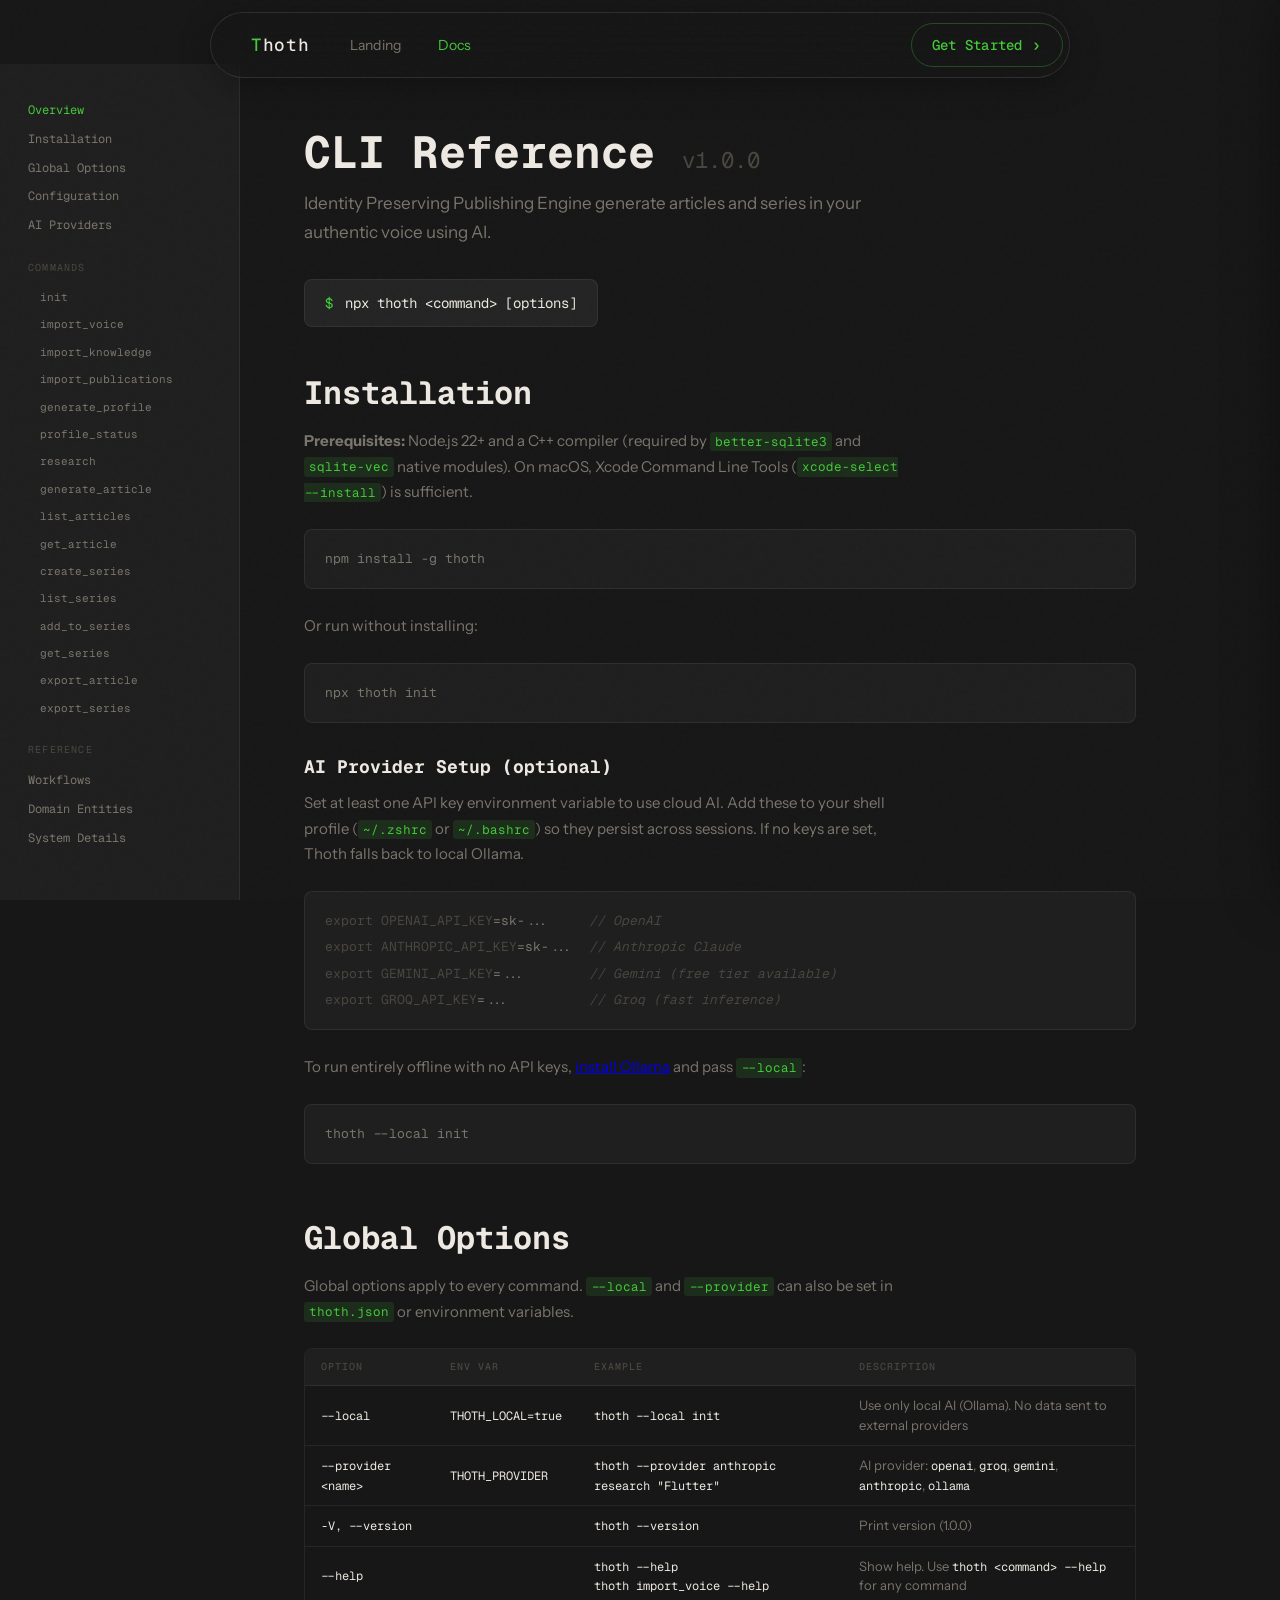
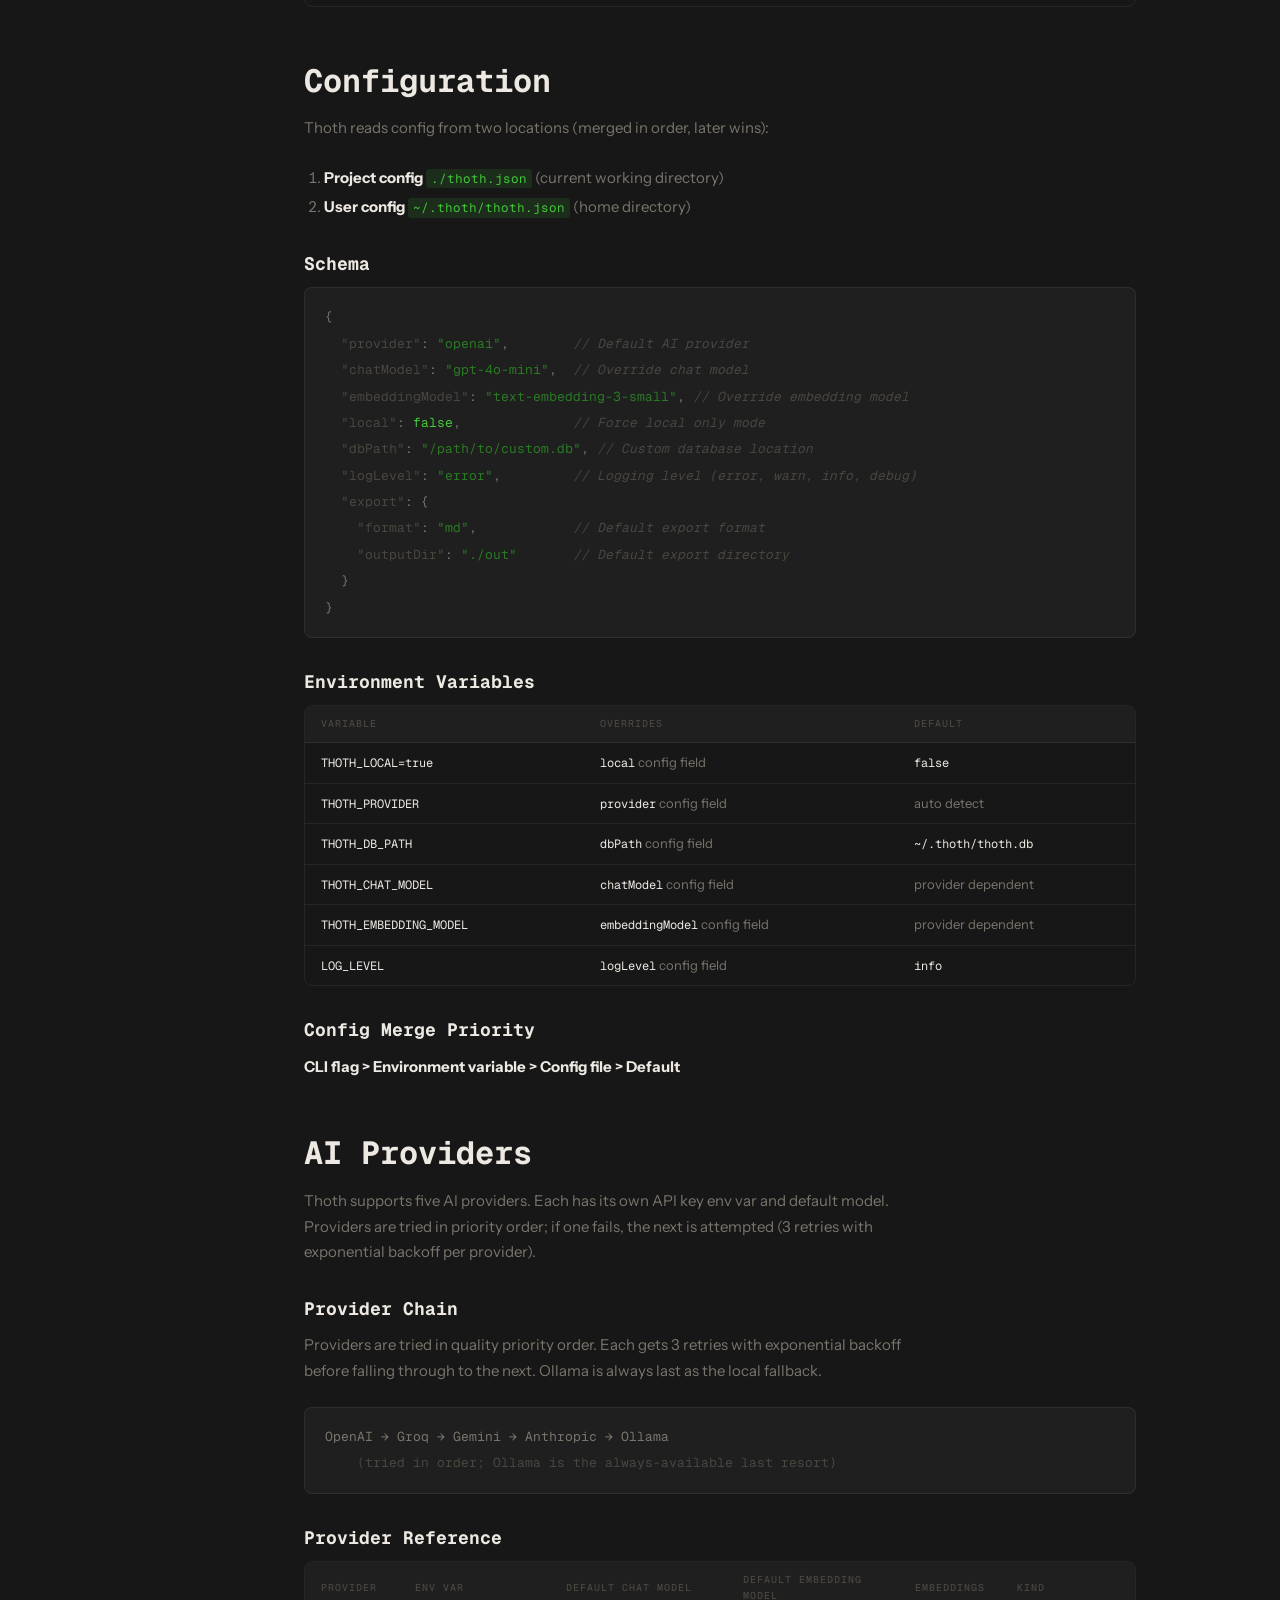
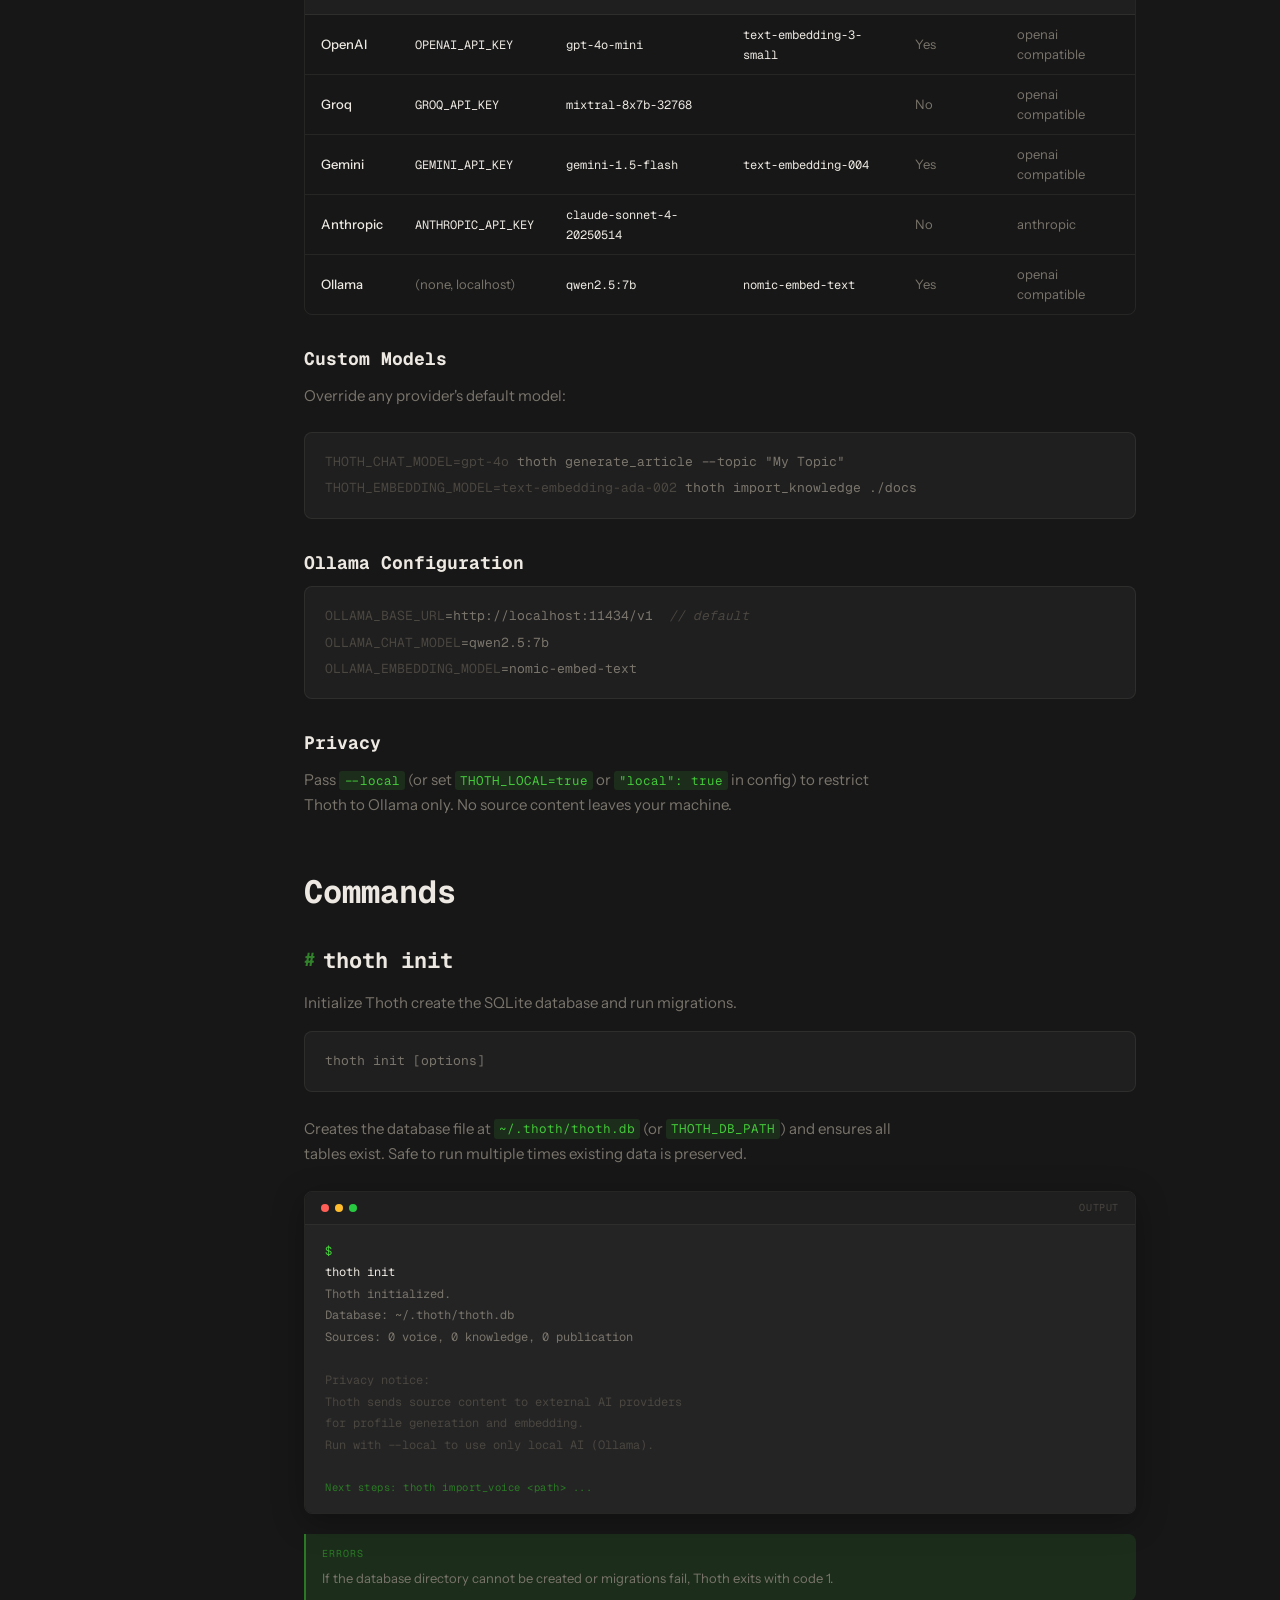
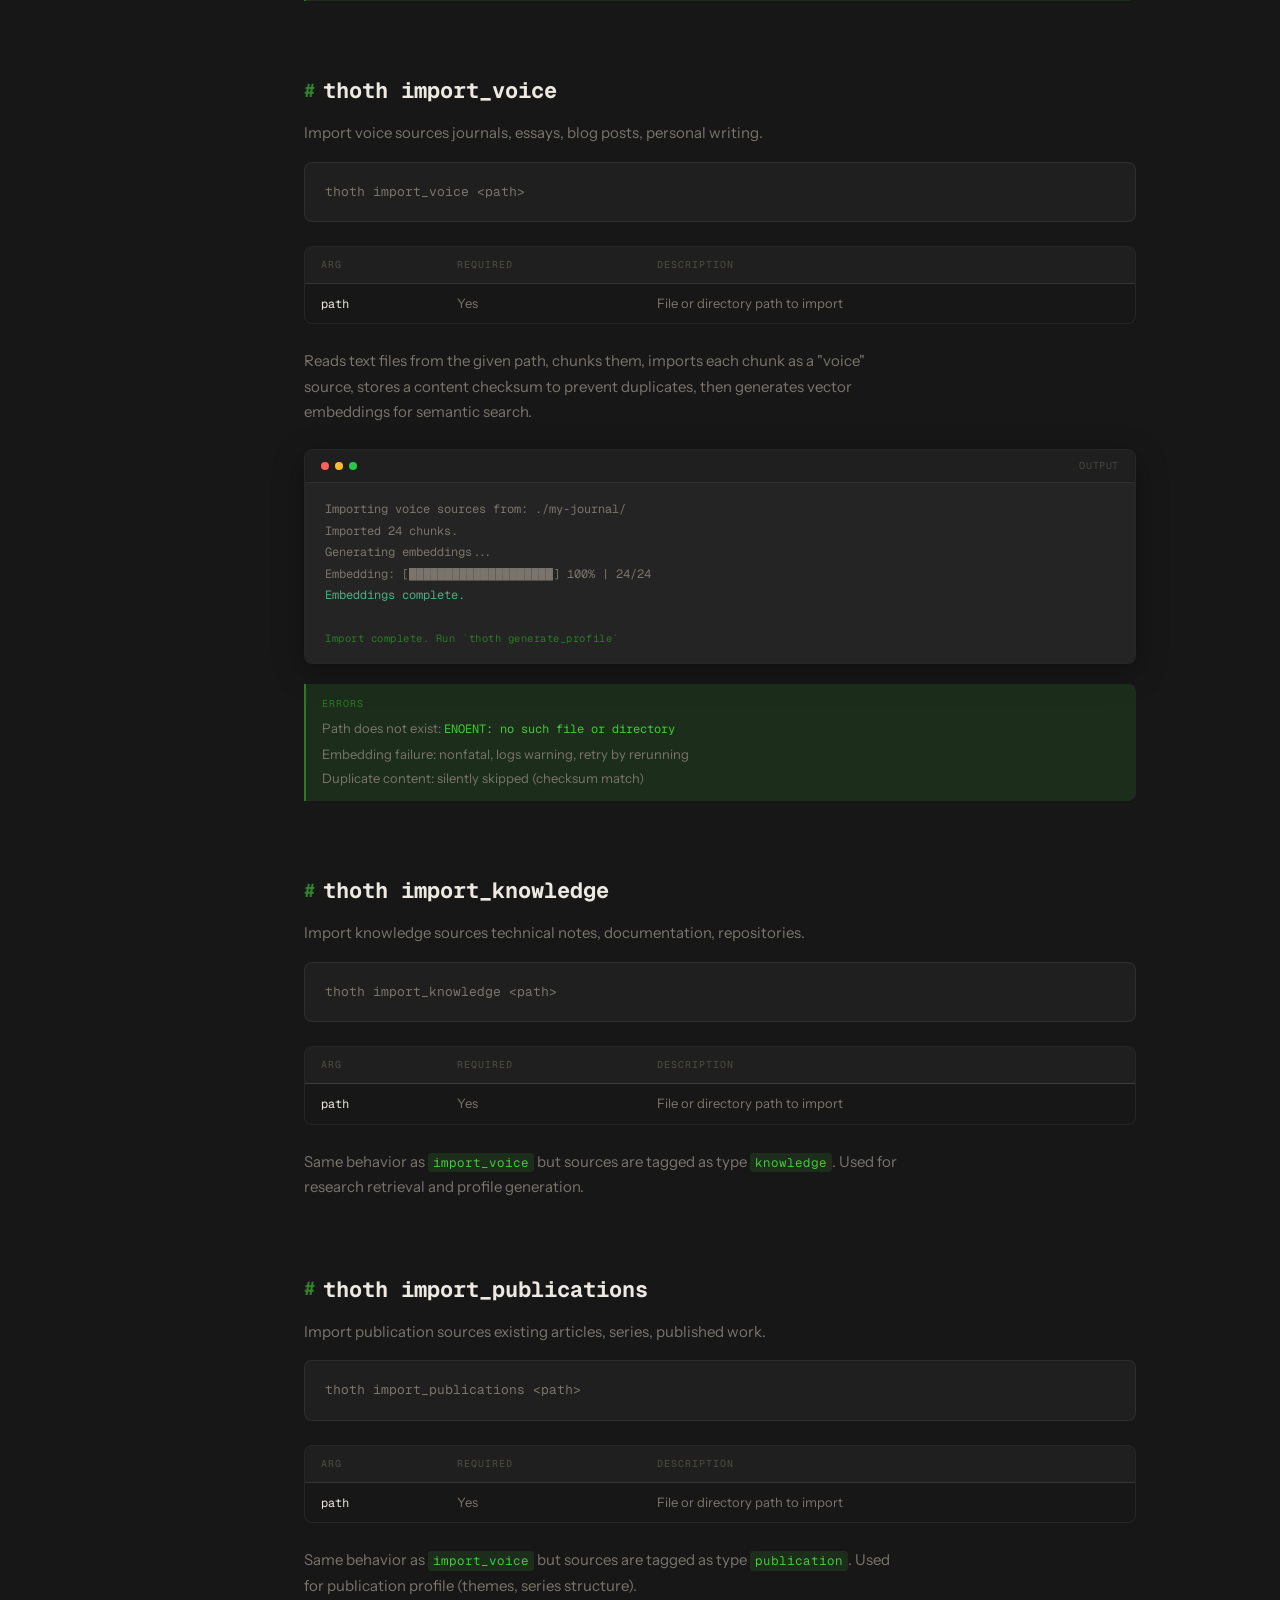
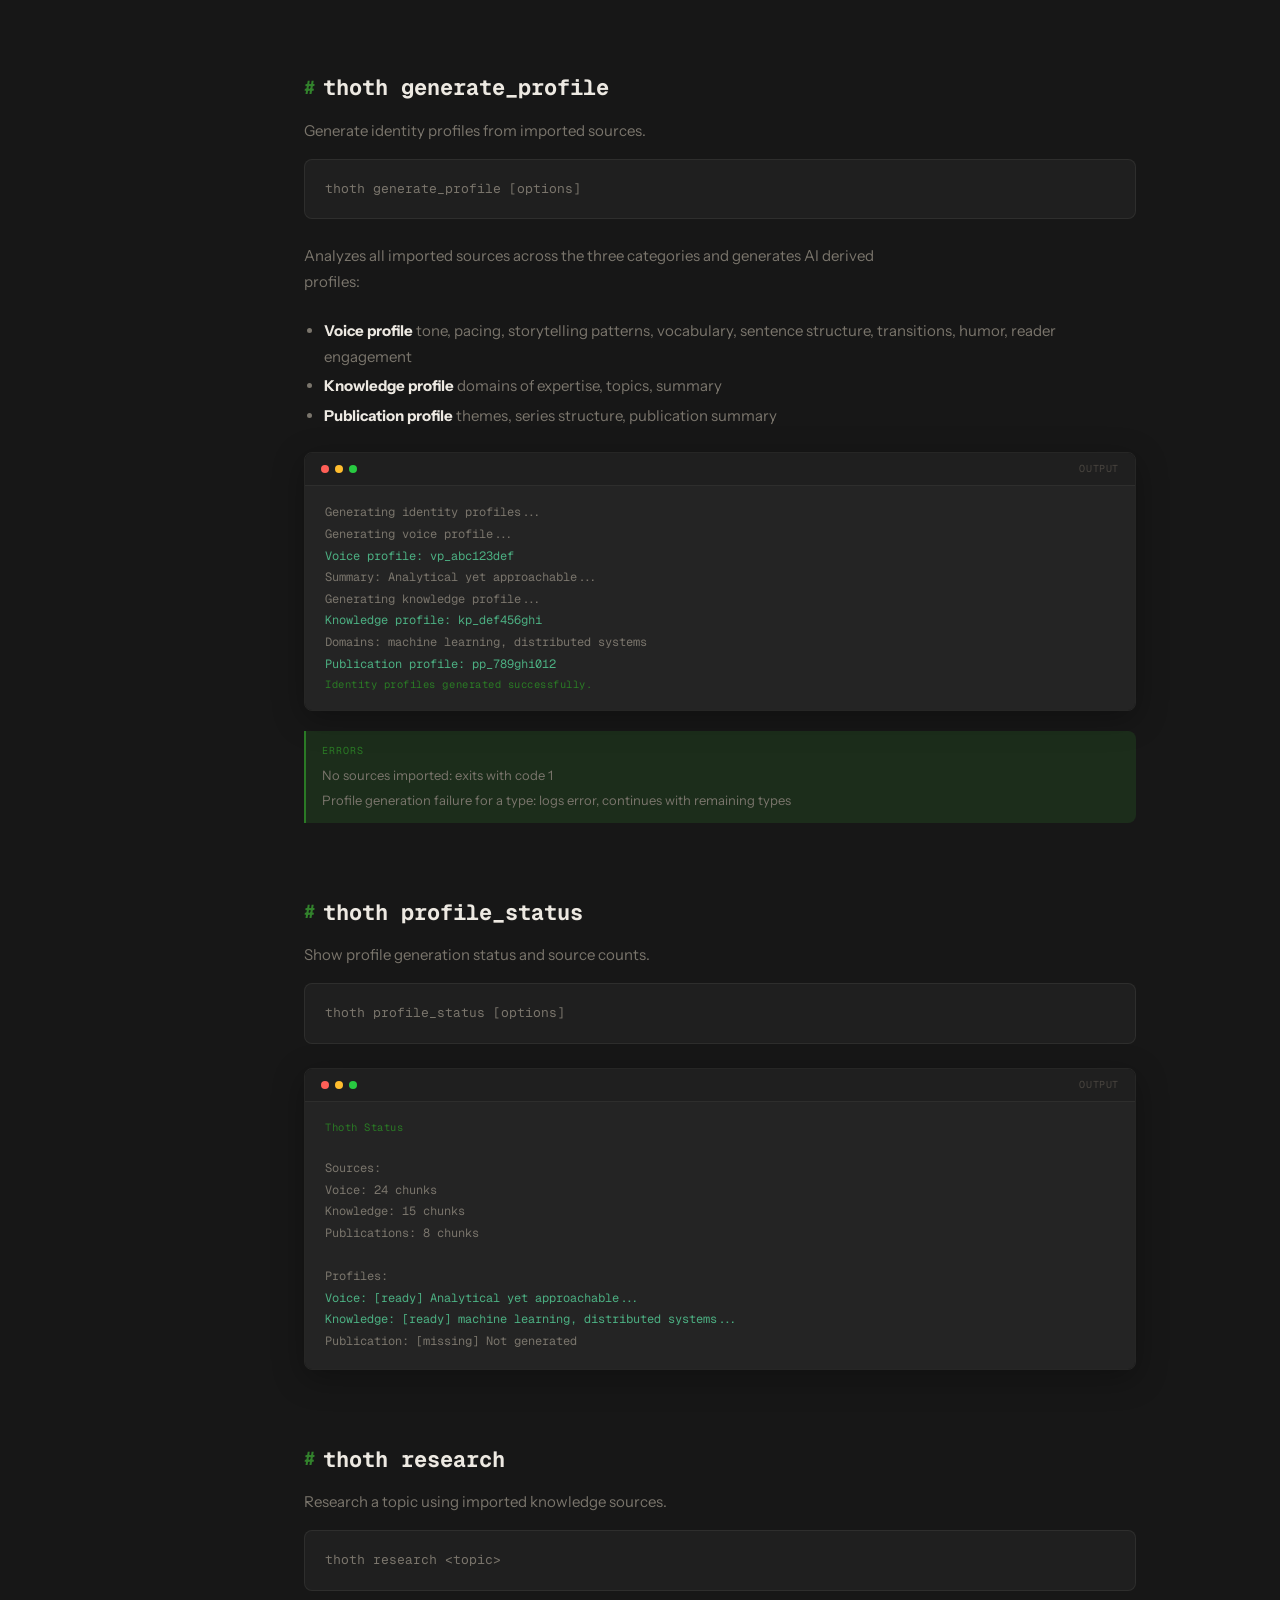
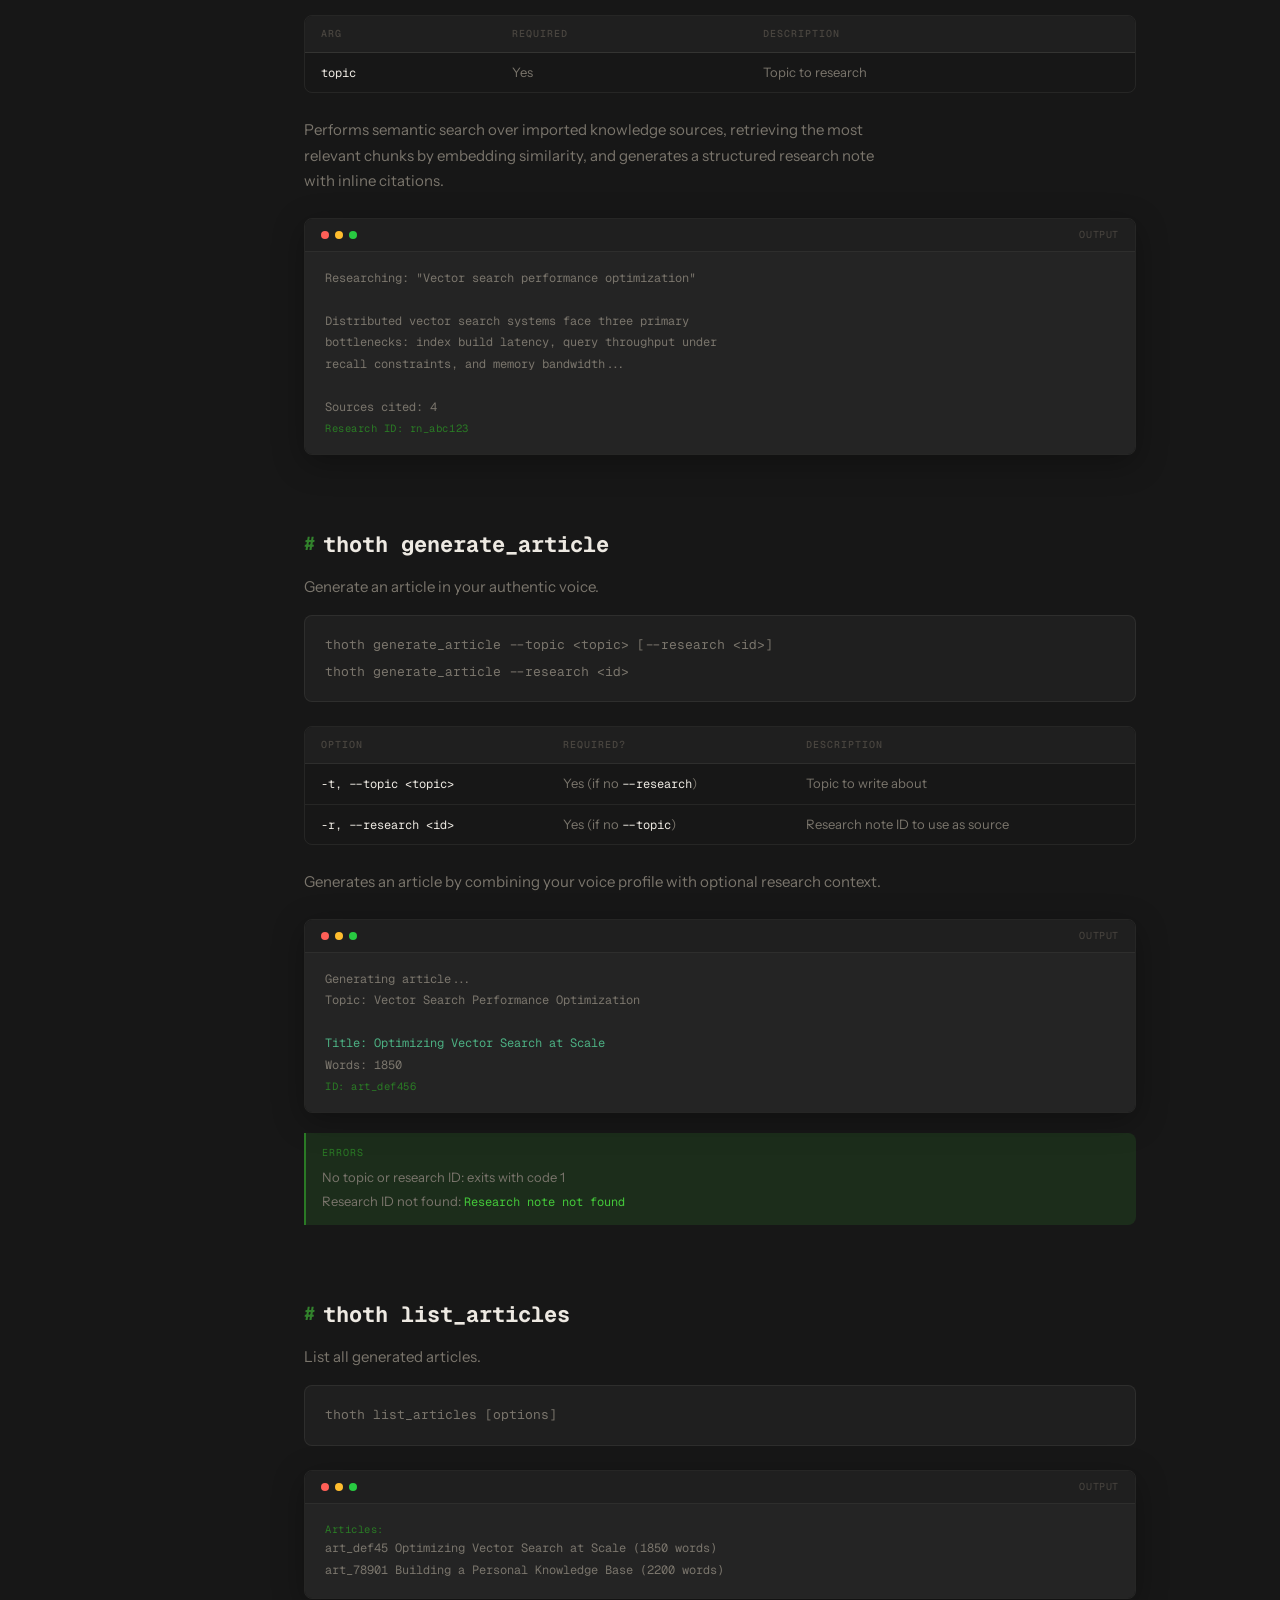
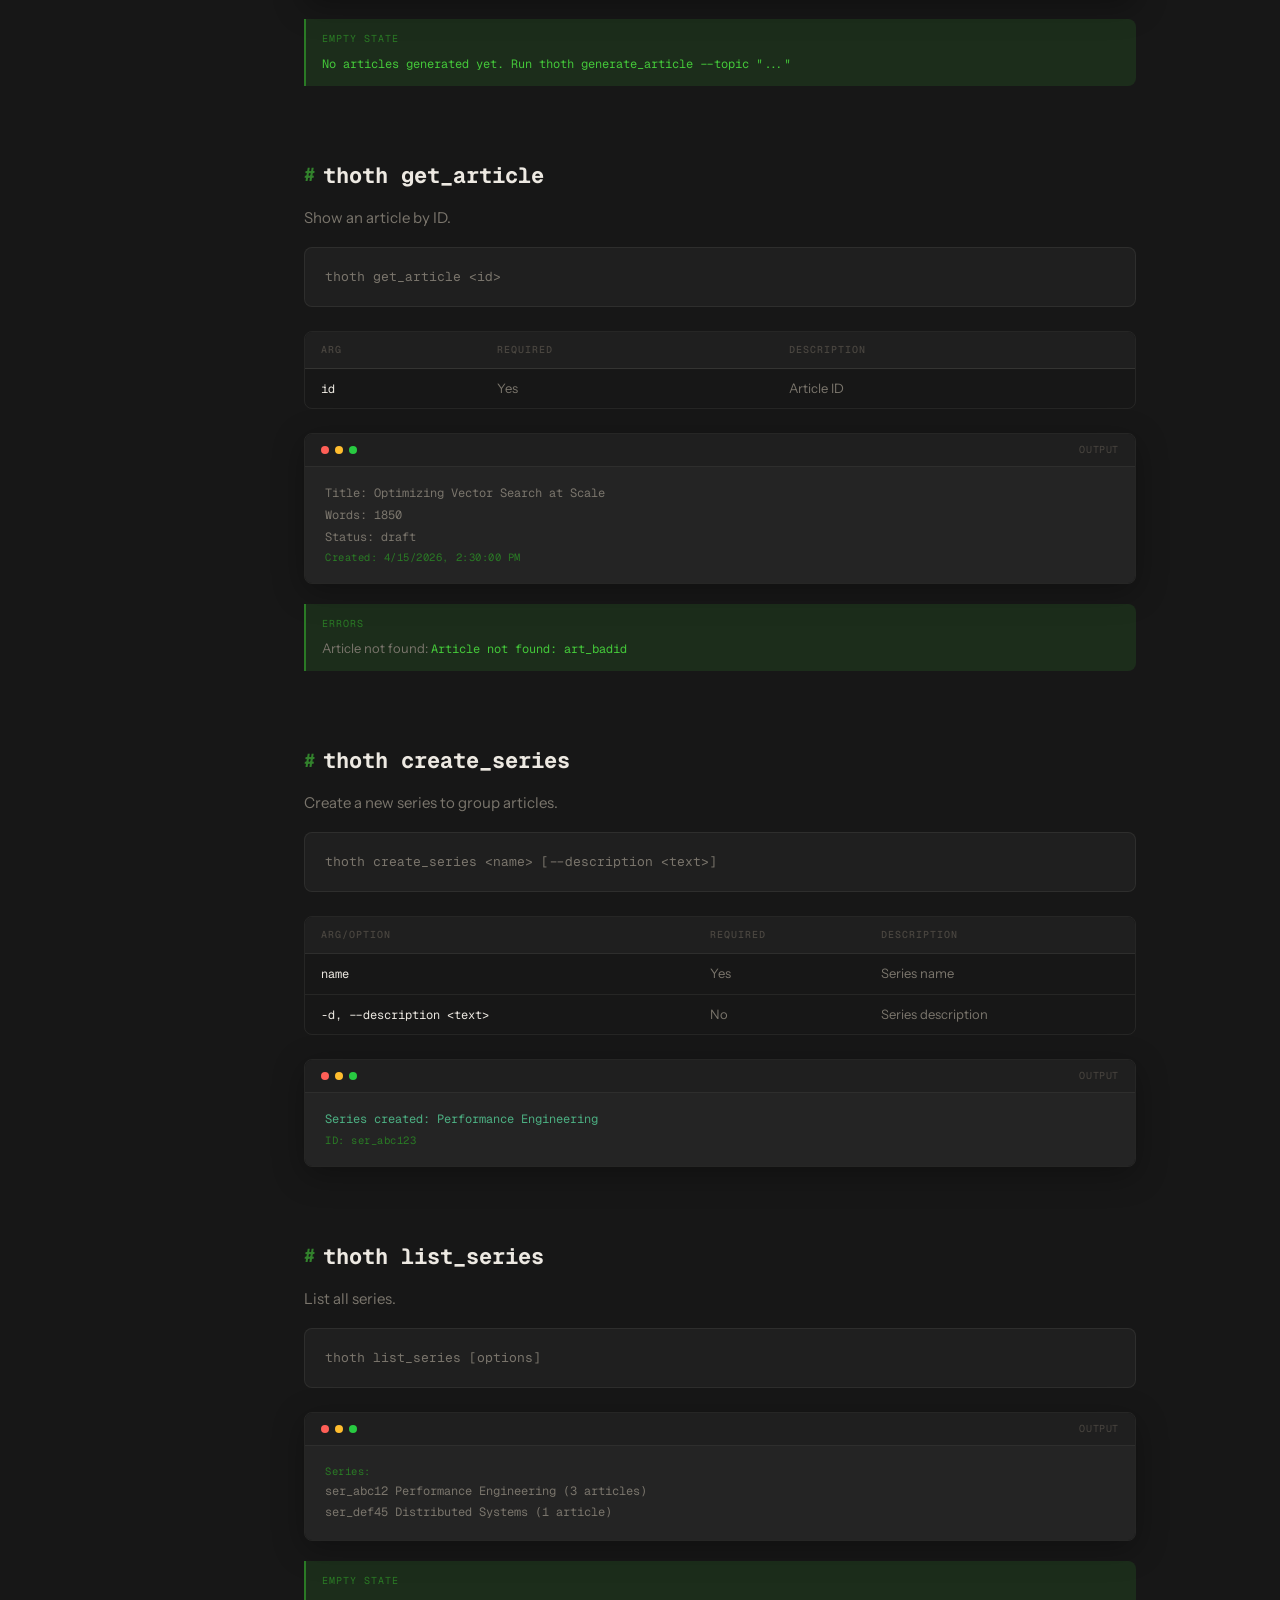
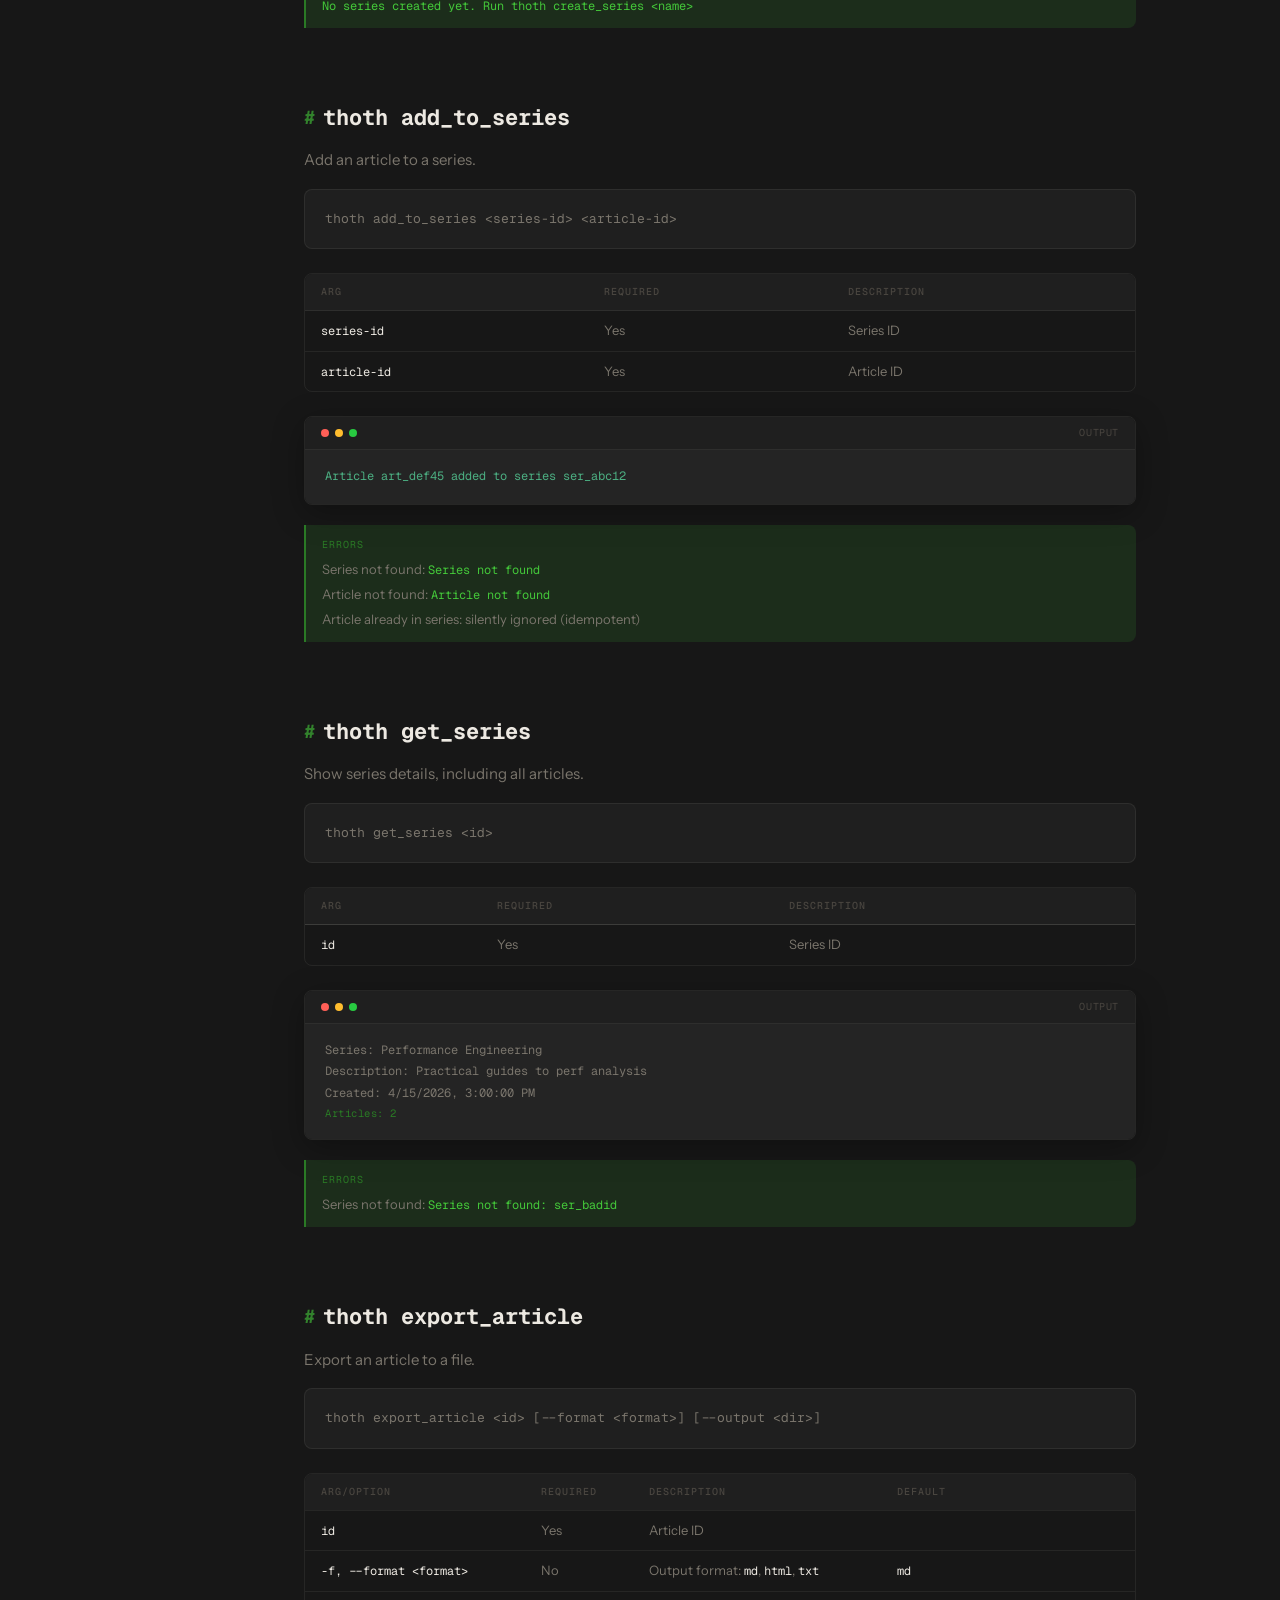
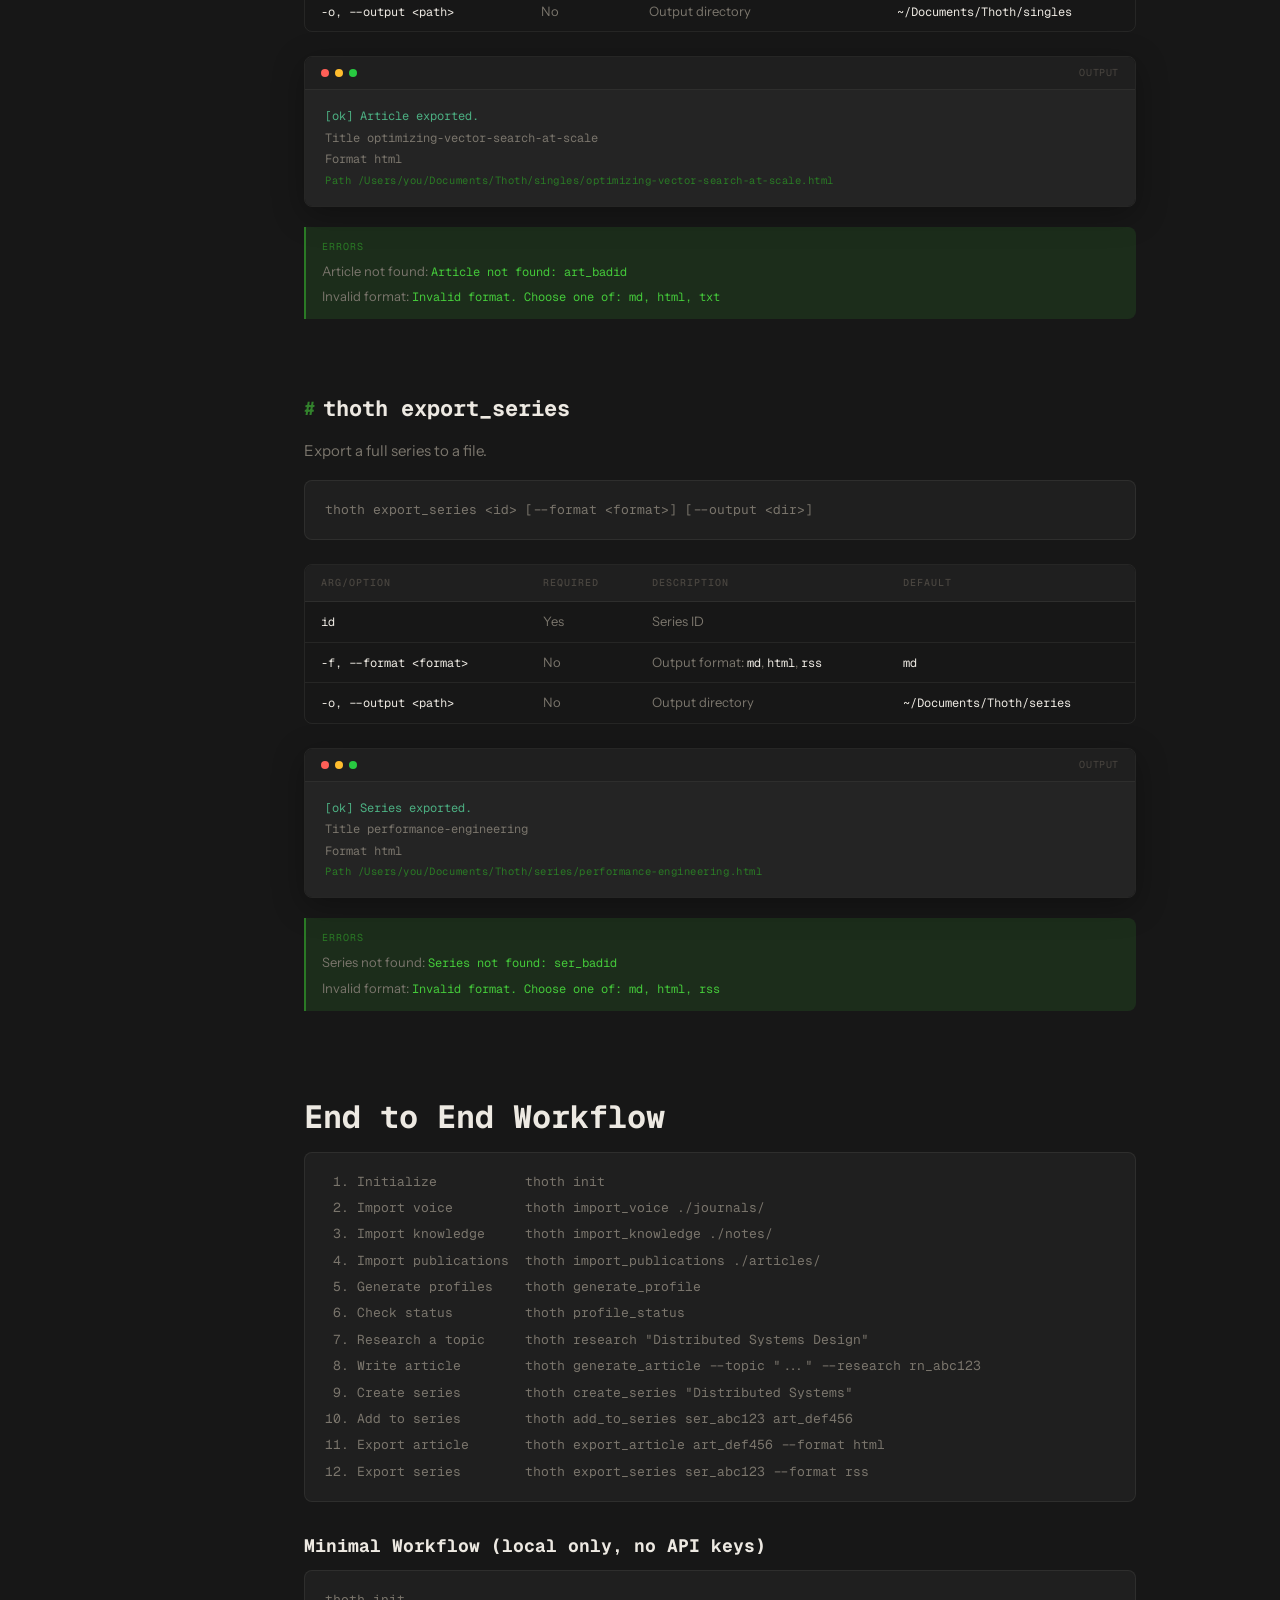
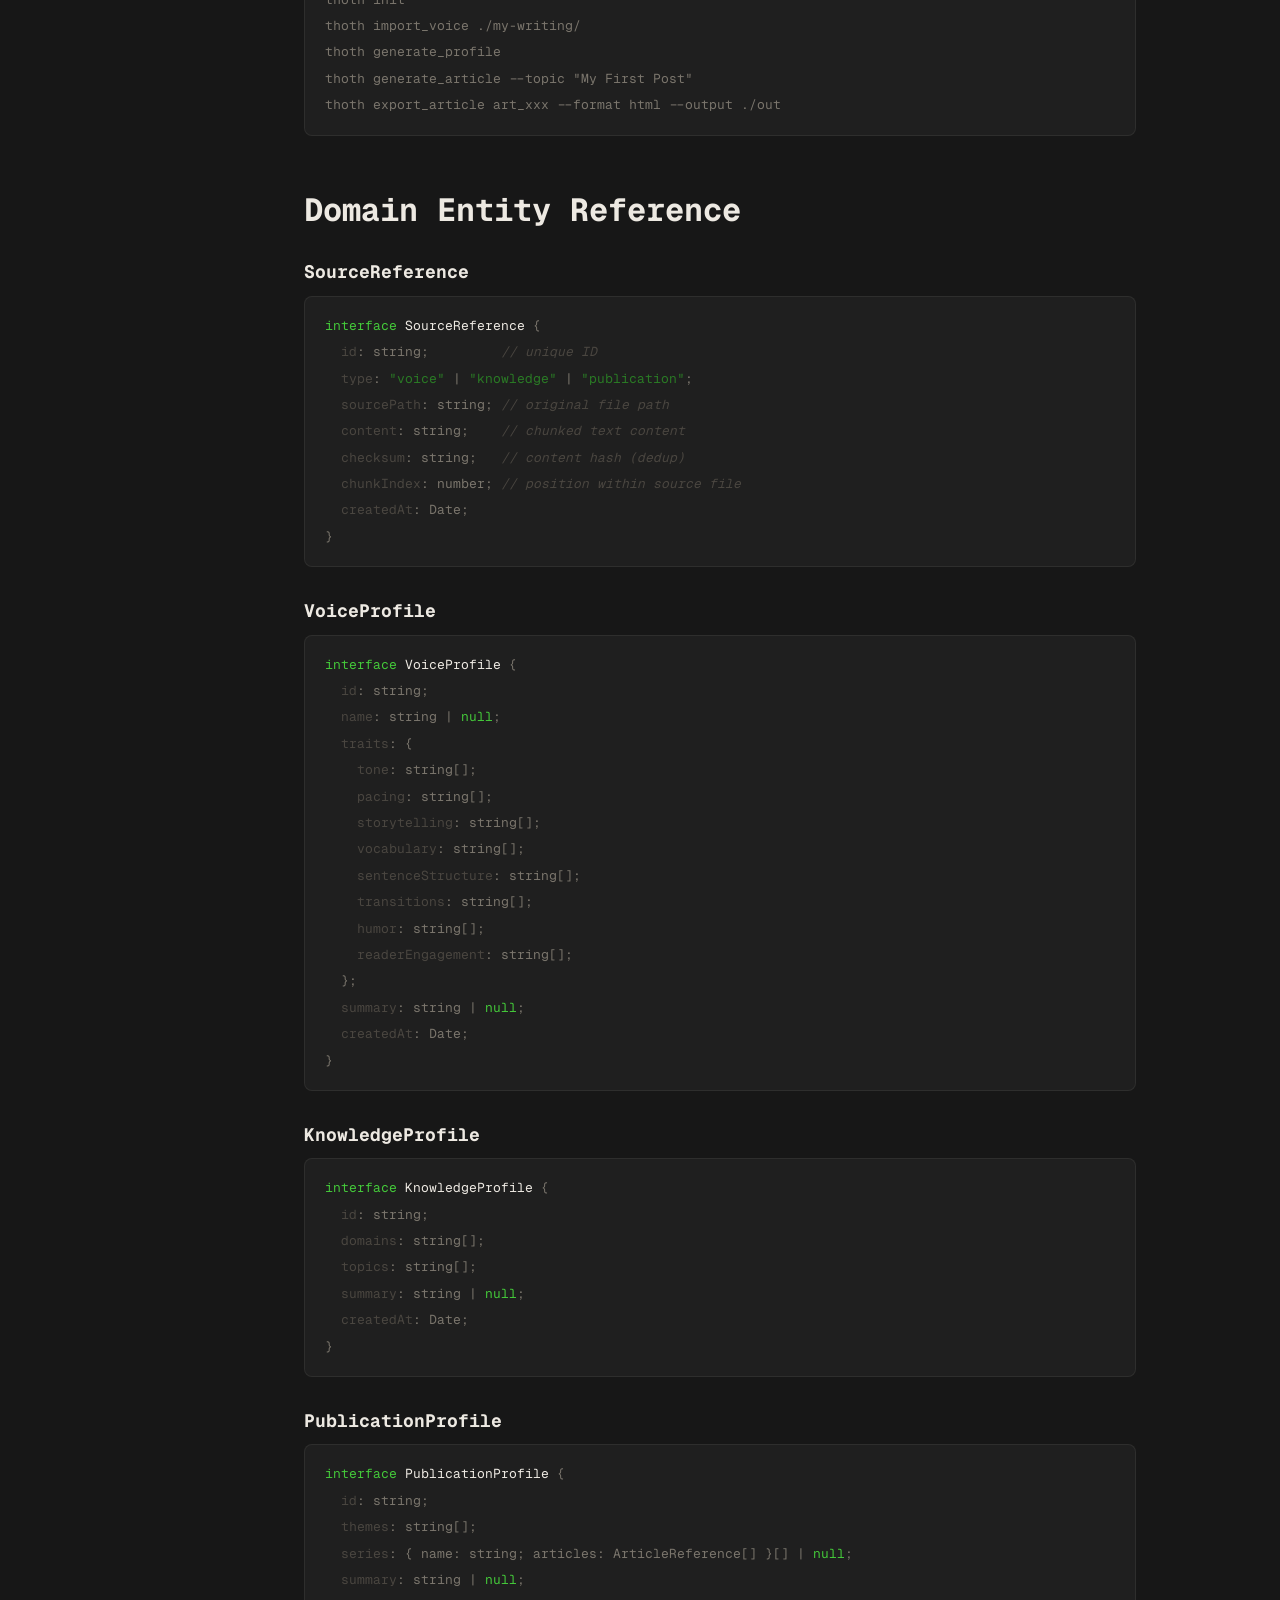
==== docs.html @ 342f6027 "Clean up: dead CSS, mobile drawer nav, em dashes, and prose hyphens - Remove dead CSS selectors (.na" ====
<!doctype html>
<html lang="en">
	<head>
		<meta charset="UTF-8" />
		<meta name="viewport" content="width=device-width, initial-scale=1.0" />
		<title>Thoth CLI Reference v1.0.0</title>

		<link rel="preconnect" href="https://fonts.googleapis.com" />
		<link rel="preconnect" href="https://fonts.gstatic.com" crossorigin />
		<link
			href="https://fonts.googleapis.com/css2?family=Geist+Mono:wght@300;400;500&family=Instrument+Sans:ital,wght@0,400;0,500;1,400&display=swap"
			rel="stylesheet" />

		<link rel="stylesheet" href="css/variables.css" />
		<link rel="stylesheet" href="css/reset.css" />
		<link rel="stylesheet" href="css/base.css" />
		<link rel="stylesheet" href="css/nav.css" />
		<link rel="stylesheet" href="css/footer.css" />
		<link rel="stylesheet" href="css/docs.css" />
		<link rel="stylesheet" href="css/animations.css" />
	</head>
	<body>
		<div class="cursor" id="cursor"></div>
		<div class="cursor-ring" id="cursor-ring"></div>

		<header class="nav" id="site-nav">
			<div class="nav__inner">
				<div class="nav__left">
					<a href="index.html" class="nav__logo"><span class="nav__logo-accent">T</span>hoth</a>
					<nav class="nav__links">
						<a href="index.html" class="nav__link">Landing</a>
						<a href="docs.html" class="nav__link active">Docs</a>
					</nav>
				</div>
				<a href="index.html" class="nav__cta">Get Started <span class="nav__cta-arrow">›</span></a>
			</div>
		</header>

		<button class="mobile-trigger" id="mobile-trigger" aria-label="Menu">
			<span class="mobile-trigger__icon"><span></span><span></span><span></span></span>
		</button>
		<div class="mobile-scrim" id="mobile-scrim"></div>
		<div class="mobile-drawer" id="mobile-drawer">
			<div class="mobile-drawer__header">
				<span class="mobile-drawer__logo">Thoth</span>
				<button class="mobile-drawer__close" id="mobile-drawer-close">✕</button>
			</div>
			<nav class="mobile-drawer__nav">
				<a href="index.html" class="mobile-drawer__link">
					<span class="mobile-drawer__link-marker"></span> Home
				</a>
				<a href="index.html#how" class="mobile-drawer__link">
					<span class="mobile-drawer__link-marker"></span> How it Works
				</a>
				<a href="index.html#privacy" class="mobile-drawer__link">
					<span class="mobile-drawer__link-marker"></span> Privacy
				</a>
				<a href="docs.html" class="mobile-drawer__link">
					<span class="mobile-drawer__link-marker"></span> Docs
				</a>
			</nav>
		</div>

		<div class="docs-layout">
			<aside class="docs-sidebar" id="sidebar">
				<nav class="sidebar-nav">
					<a href="#overview" class="sidebar-link">Overview</a>
					<a href="#installation" class="sidebar-link">Installation</a>
					<a href="#global-options" class="sidebar-link">Global Options</a>
					<a href="#configuration" class="sidebar-link">Configuration</a>
					<a href="#ai-providers" class="sidebar-link">AI Providers</a>
					<span class="sidebar-heading">Commands</span>
					<a href="#cmd-init" class="sidebar-link sidebar-link--sub">init</a>
					<a href="#cmd-import-voice" class="sidebar-link sidebar-link--sub">import_voice</a>
					<a href="#cmd-import-knowledge" class="sidebar-link sidebar-link--sub">import_knowledge</a>
					<a href="#cmd-import-publications" class="sidebar-link sidebar-link--sub">import_publications</a>
					<a href="#cmd-generate-profile" class="sidebar-link sidebar-link--sub">generate_profile</a>
					<a href="#cmd-profile-status" class="sidebar-link sidebar-link--sub">profile_status</a>
					<a href="#cmd-research" class="sidebar-link sidebar-link--sub">research</a>
					<a href="#cmd-generate-article" class="sidebar-link sidebar-link--sub">generate_article</a>
					<a href="#cmd-list-articles" class="sidebar-link sidebar-link--sub">list_articles</a>
					<a href="#cmd-get-article" class="sidebar-link sidebar-link--sub">get_article</a>
					<a href="#cmd-create-series" class="sidebar-link sidebar-link--sub">create_series</a>
					<a href="#cmd-list-series" class="sidebar-link sidebar-link--sub">list_series</a>
					<a href="#cmd-add-to-series" class="sidebar-link sidebar-link--sub">add_to_series</a>
					<a href="#cmd-get-series" class="sidebar-link sidebar-link--sub">get_series</a>
					<a href="#cmd-export-article" class="sidebar-link sidebar-link--sub">export_article</a>
					<a href="#cmd-export-series" class="sidebar-link sidebar-link--sub">export_series</a>
					<span class="sidebar-heading">Reference</span>
					<a href="#workflows" class="sidebar-link">Workflows</a>
					<a href="#domain-entities" class="sidebar-link">Domain Entities</a>
					<a href="#system-details" class="sidebar-link">System Details</a>
				</nav>
			</aside>

			<main class="docs-content">
				<section id="overview" class="reveal">
					<h1 class="doc-title">CLI Reference <span class="doc-version">v1.0.0</span></h1>
					<p class="doc-subtitle">
						Identity Preserving Publishing Engine generate articles and series in your authentic
						voice using AI.
					</p>
					<div class="doc-install">
						<span class="doc-install-prompt">$</span>
						<span class="doc-install-cmd">npx thoth &lt;command&gt; [options]</span>
					</div>
				</section>
				<div class="section-rule"></div>

				<section id="installation" class="reveal">
					<h2 class="doc-section-title">Installation</h2>
					<p class="doc-section-desc">
						<strong>Prerequisites:</strong> Node.js 22+ and a C++ compiler (required by
						<code>better-sqlite3</code> and <code>sqlite-vec</code> native modules). On macOS, Xcode Command
						Line Tools (<code>xcode-select --install</code>) is sufficient.
					</p>
					<pre class="doc-code-block"><code>npm install -g thoth</code></pre>
					<p class="doc-section-desc">Or run without installing:</p>
					<pre class="doc-code-block"><code>npx thoth init</code></pre>
					<h3 class="doc-subsection-title">AI Provider Setup (optional)</h3>
					<p class="doc-section-desc">
						Set at least one API key environment variable to use cloud AI. Add these to your shell profile
						(<code>~/.zshrc</code> or <code>~/.bashrc</code>) so they persist across sessions. If no keys
						are set, Thoth falls back to local Ollama.
					</p>
					<pre
						class="doc-code-block"><code><span class="dc-dim">export OPENAI_API_KEY</span>=sk-...     <span class="dc-comment">// OpenAI </span>
<span class="dc-dim">export ANTHROPIC_API_KEY</span>=sk-...  <span class="dc-comment">// Anthropic Claude</span>
<span class="dc-dim">export GEMINI_API_KEY</span>=...        <span class="dc-comment">// Gemini (free tier available)</span>
<span class="dc-dim">export GROQ_API_KEY</span>=...          <span class="dc-comment">// Groq (fast inference)</span></code></pre>
					<p class="doc-section-desc">
						To run entirely offline with no API keys,
						<a href="https://ollama.com" target="_blank" rel="noopener">install Ollama</a> and pass
						<code>--local</code>:
					</p>
					<pre class="doc-code-block"><code>thoth --local init</code></pre>
				</section>

				<div class="section-rule"></div>

				<section id="global-options" class="reveal">
					<h2 class="doc-section-title">Global Options</h2>
					<p class="doc-section-desc">
						Global options apply to every command. <code>--local</code> and <code>--provider</code> can also
						be set in <code>thoth.json</code> or environment variables.
					</p>
					<div class="doc-table-wrap">
						<table class="doc-table">
							<thead>
								<tr>
									<th>Option</th>
									<th>Env Var</th>
									<th>Example</th>
									<th>Description</th>
								</tr>
							</thead>
							<tbody>
								<tr>
									<td><code>--local</code></td>
									<td><code>THOTH_LOCAL=true</code></td>
									<td><code>thoth --local init</code></td>
									<td>Use only local AI (Ollama). No data sent to external providers</td>
								</tr>
								<tr>
									<td><code>--provider &lt;name&gt;</code></td>
									<td><code>THOTH_PROVIDER</code></td>
									<td><code>thoth --provider anthropic research "Flutter"</code></td>
									<td>AI provider: <code>openai</code>, <code>groq</code>, <code>gemini</code>, <code>anthropic</code>, <code>ollama</code></td>
								</tr>
								<tr>
									<td><code>-V, --version</code></td>
									<td></td>
									<td><code>thoth --version</code></td>
									<td>Print version (1.0.0)</td>
								</tr>
								<tr>
									<td><code>--help</code></td>
									<td></td>
									<td><code>thoth --help</code><br><code>thoth import_voice --help</code></td>
									<td>Show help. Use <code>thoth &lt;command&gt; --help</code> for any command</td>
								</tr>
							</tbody>
						</table>
					</div>
				</section>

				<div class="section-rule"></div>

				<section id="configuration" class="reveal">
					<h2 class="doc-section-title">Configuration</h2>
					<p class="doc-section-desc">Thoth reads config from two locations (merged in order, later wins):</p>
					<ol class="doc-list">
						<li>
							<strong>Project config</strong> <code>./thoth.json</code> (current working
							directory)
						</li>
						<li><strong>User config</strong> <code>~/.thoth/thoth.json</code> (home directory)</li>
					</ol>

					<h3 class="doc-subsection-title">Schema</h3>
					<pre class="doc-code-block"><code>{
  <span class="dc-dim">"provider"</span>: <span class="dc-str">"openai"</span>,        <span class="dc-comment">// Default AI provider</span>
  <span class="dc-dim">"chatModel"</span>: <span class="dc-str">"gpt-4o-mini"</span>,  <span class="dc-comment">// Override chat model</span>
  <span class="dc-dim">"embeddingModel"</span>: <span class="dc-str">"text-embedding-3-small"</span>, <span class="dc-comment">// Override embedding model</span>
  <span class="dc-dim">"local"</span>: <span class="dc-kw">false</span>,              <span class="dc-comment">// Force local only mode</span>
  <span class="dc-dim">"dbPath"</span>: <span class="dc-str">"/path/to/custom.db"</span>, <span class="dc-comment">// Custom database location</span>
  <span class="dc-dim">"logLevel"</span>: <span class="dc-str">"error"</span>,         <span class="dc-comment">// Logging level (error, warn, info, debug)</span>
  <span class="dc-dim">"export"</span>: {
    <span class="dc-dim">"format"</span>: <span class="dc-str">"md"</span>,            <span class="dc-comment">// Default export format</span>
    <span class="dc-dim">"outputDir"</span>: <span class="dc-str">"./out"</span>       <span class="dc-comment">// Default export directory</span>
  }
}</code></pre>

					<h3 class="doc-subsection-title">Environment Variables</h3>
					<div class="doc-table-wrap">
						<table class="doc-table">
							<thead>
								<tr>
									<th>Variable</th>
									<th>Overrides</th>
									<th>Default</th>
								</tr>
							</thead>
							<tbody>
								<tr>
									<td><code>THOTH_LOCAL=true</code></td>
									<td><code>local</code> config field</td>
									<td><code>false</code></td>
								</tr>
								<tr>
									<td><code>THOTH_PROVIDER</code></td>
									<td><code>provider</code> config field</td>
									<td>auto detect</td>
								</tr>
								<tr>
									<td><code>THOTH_DB_PATH</code></td>
									<td><code>dbPath</code> config field</td>
									<td><code>~/.thoth/thoth.db</code></td>
								</tr>
								<tr>
									<td><code>THOTH_CHAT_MODEL</code></td>
									<td><code>chatModel</code> config field</td>
									<td>provider dependent</td>
								</tr>
								<tr>
									<td><code>THOTH_EMBEDDING_MODEL</code></td>
									<td><code>embeddingModel</code> config field</td>
									<td>provider dependent</td>
								</tr>
								<tr>
									<td><code>LOG_LEVEL</code></td>
									<td><code>logLevel</code> config field</td>
									<td><code>info</code></td>
								</tr>
							</tbody>
						</table>
					</div>

					<h3 class="doc-subsection-title">Config Merge Priority</h3>
					<p class="doc-section-desc">
						<strong class="doc-em">CLI flag &gt; Environment variable &gt; Config file &gt; Default</strong>
					</p>
				</section>

				<div class="section-rule"></div>

				<section id="ai-providers" class="reveal">
					<h2 class="doc-section-title">AI Providers</h2>
					<p class="doc-section-desc">
						Thoth supports five AI providers. Each has its own API key env var and default model. Providers
						are tried in priority order; if one fails, the next is attempted (3 retries with exponential
						backoff per provider).
					</p>

					<h3 class="doc-subsection-title">Provider Chain</h3>
					<p class="doc-section-desc">
						Providers are tried in quality priority order. Each gets 3 retries with exponential backoff
						before falling through to the next. Ollama is always last as the local fallback.
					</p>
					<pre class="doc-code-block"><code>OpenAI → Groq → Gemini → Anthropic → Ollama
	  <span class="dc-dim">(tried in order; Ollama is the always-available last resort)</span></code></pre>

					<h3 class="doc-subsection-title">Provider Reference</h3>
					<div class="doc-table-wrap">
						<table class="doc-table">
							<thead>
								<tr>
									<th>Provider</th>
									<th>Env Var</th>
									<th>Default Chat Model</th>
									<th>Default Embedding Model</th>
									<th>Embeddings</th>
									<th>Kind</th>
								</tr>
							</thead>
							<tbody>
								<tr>
									<td><strong>OpenAI</strong></td>
									<td><code>OPENAI_API_KEY</code></td>
									<td><code>gpt-4o-mini</code></td>
									<td><code>text-embedding-3-small</code></td>
									<td>Yes</td>
									<td>openai compatible</td>
								</tr>
								<tr>
									<td><strong>Groq</strong></td>
									<td><code>GROQ_API_KEY</code></td>
									<td><code>mixtral-8x7b-32768</code></td>
									<td></td>
									<td>No</td>
									<td>openai compatible</td>
								</tr>
								<tr>
									<td><strong>Gemini</strong></td>
									<td><code>GEMINI_API_KEY</code></td>
									<td><code>gemini-1.5-flash</code></td>
									<td><code>text-embedding-004</code></td>
									<td>Yes</td>
									<td>openai compatible</td>
								</tr>
								<tr>
									<td><strong>Anthropic</strong></td>
									<td><code>ANTHROPIC_API_KEY</code></td>
									<td><code>claude-sonnet-4-20250514</code></td>
									<td></td>
									<td>No</td>
									<td>anthropic</td>
								</tr>
								<tr>
									<td><strong>Ollama</strong></td>
									<td>(none, localhost)</td>
									<td><code>qwen2.5:7b</code></td>
									<td><code>nomic-embed-text</code></td>
									<td>Yes</td>
									<td>openai compatible</td>
								</tr>
							</tbody>
						</table>
					</div>

					<h3 class="doc-subsection-title">Custom Models</h3>
					<p class="doc-section-desc">Override any provider's default model:</p>
					<pre
						class="doc-code-block"><code><span class="dc-dim">THOTH_CHAT_MODEL=gpt-4o</span> thoth generate_article --topic "My Topic"
<span class="dc-dim">THOTH_EMBEDDING_MODEL=text-embedding-ada-002</span> thoth import_knowledge ./docs</code></pre>

					<h3 class="doc-subsection-title">Ollama Configuration</h3>
					<pre
						class="doc-code-block"><code><span class="dc-dim">OLLAMA_BASE_URL</span>=http://localhost:11434/v1  <span class="dc-comment">// default</span>
<span class="dc-dim">OLLAMA_CHAT_MODEL</span>=qwen2.5:7b
<span class="dc-dim">OLLAMA_EMBEDDING_MODEL</span>=nomic-embed-text</code></pre>

					<h3 class="doc-subsection-title">Privacy</h3>
					<p class="doc-section-desc">
						Pass <code>--local</code> (or set <code>THOTH_LOCAL=true</code> or <code>"local": true</code> in
						config) to restrict Thoth to Ollama only. No source content leaves your machine.
					</p>
				</section>

				<div class="section-rule"></div>

				<section id="commands" class="reveal">
					<h2 class="doc-section-title">Commands</h2>

					<div id="cmd-init" class="doc-command">
						<h3 class="doc-cmd-title"><span class="doc-cmd-hash">#</span> thoth init</h3>
						<p class="doc-cmd-desc">Initialize Thoth create the SQLite database and run migrations.</p>
						<pre class="doc-code-block"><code>thoth init [options]</code></pre>
						<p class="doc-section-desc">
							Creates the database file at <code>~/.thoth/thoth.db</code> (or <code>THOTH_DB_PATH</code>)
							and ensures all tables exist. Safe to run multiple times existing data is preserved.
						</p>
						<div class="doc-terminal-sample">
							<div class="doc-terminal-bar">
								<span class="doc-terminal-dot"></span>
								<span class="doc-terminal-dot"></span>
								<span class="doc-terminal-dot"></span>
								<span class="doc-terminal-label">output</span>
							</div>
							<div class="doc-terminal-body">
								<div class="dt-prompt">$</div>
								<div class="dt-cmd">thoth init</div>
								<div class="dt-output">Thoth initialized.</div>
								<div class="dt-output">Database: ~/.thoth/thoth.db</div>
								<div class="dt-output">Sources: 0 voice, 0 knowledge, 0 publication</div>
								<div class="dt-output">&nbsp;</div>
								<div class="dt-output dim">Privacy notice:</div>
								<div class="dt-output dim">Thoth sends source content to external AI providers</div>
								<div class="dt-output dim">for profile generation and embedding.</div>
								<div class="dt-output dim">Run with --local to use only local AI (Ollama).</div>
								<div class="dt-output">&nbsp;</div>
								<div class="dt-section">Next steps: thoth import_voice &lt;path&gt; ...</div>
							</div>
						</div>
						<div class="doc-errors">
							<span class="doc-errors-label">Errors</span>
							<p>
								If the database directory cannot be created or migrations fail, Thoth exits with code 1.
							</p>
						</div>
					</div>

					<div id="cmd-import-voice" class="doc-command">
						<h3 class="doc-cmd-title"><span class="doc-cmd-hash">#</span> thoth import_voice</h3>
						<p class="doc-cmd-desc">
							Import voice sources journals, essays, blog posts, personal writing.
						</p>
						<pre class="doc-code-block"><code>thoth import_voice &lt;path&gt;</code></pre>
						<div class="doc-table-wrap">
							<table class="doc-table">
								<thead>
									<tr>
										<th>Arg</th>
										<th>Required</th>
										<th>Description</th>
									</tr>
								</thead>
								<tbody>
									<tr>
										<td><code>path</code></td>
										<td>Yes</td>
										<td>File or directory path to import</td>
									</tr>
								</tbody>
							</table>
						</div>
						<p class="doc-section-desc">
							Reads text files from the given path, chunks them, imports each chunk as a "voice" source,
							stores a content checksum to prevent duplicates, then generates vector embeddings for
							semantic search.
						</p>
						<div class="doc-terminal-sample">
							<div class="doc-terminal-bar">
								<span class="doc-terminal-dot"></span>
								<span class="doc-terminal-dot"></span>
								<span class="doc-terminal-dot"></span>
								<span class="doc-terminal-label">output</span>
							</div>
							<div class="doc-terminal-body">
								<div class="dt-output">Importing voice sources from: ./my-journal/</div>
								<div class="dt-output">Imported 24 chunks.</div>
								<div class="dt-output">Generating embeddings...</div>
								<div class="dt-output">Embedding: [████████████████████] 100% | 24/24</div>
								<div class="dt-success">Embeddings complete.</div>
								<div class="dt-output">&nbsp;</div>
								<div class="dt-section">Import complete. Run `thoth generate_profile`</div>
							</div>
						</div>
						<div class="doc-errors">
							<span class="doc-errors-label">Errors</span>
							<p>Path does not exist: <code>ENOENT: no such file or directory</code></p>
							<p>Embedding failure: nonfatal, logs warning, retry by rerunning</p>
							<p>Duplicate content: silently skipped (checksum match)</p>
						</div>
					</div>

					<div id="cmd-import-knowledge" class="doc-command">
						<h3 class="doc-cmd-title"><span class="doc-cmd-hash">#</span> thoth import_knowledge</h3>
						<p class="doc-cmd-desc">
							Import knowledge sources technical notes, documentation, repositories.
						</p>
						<pre class="doc-code-block"><code>thoth import_knowledge &lt;path&gt;</code></pre>
						<div class="doc-table-wrap">
							<table class="doc-table">
								<thead>
									<tr>
										<th>Arg</th>
										<th>Required</th>
										<th>Description</th>
									</tr>
								</thead>
								<tbody>
									<tr>
										<td><code>path</code></td>
										<td>Yes</td>
										<td>File or directory path to import</td>
									</tr>
								</tbody>
							</table>
						</div>
						<p class="doc-section-desc">
							Same behavior as <code>import_voice</code> but sources are tagged as type
							<code>knowledge</code>. Used for research retrieval and profile generation.
						</p>
					</div>

					<div id="cmd-import-publications" class="doc-command">
						<h3 class="doc-cmd-title"><span class="doc-cmd-hash">#</span> thoth import_publications</h3>
						<p class="doc-cmd-desc">
							Import publication sources existing articles, series, published work.
						</p>
						<pre class="doc-code-block"><code>thoth import_publications &lt;path&gt;</code></pre>
						<div class="doc-table-wrap">
							<table class="doc-table">
								<thead>
									<tr>
										<th>Arg</th>
										<th>Required</th>
										<th>Description</th>
									</tr>
								</thead>
								<tbody>
									<tr>
										<td><code>path</code></td>
										<td>Yes</td>
										<td>File or directory path to import</td>
									</tr>
								</tbody>
							</table>
						</div>
						<p class="doc-section-desc">
							Same behavior as <code>import_voice</code> but sources are tagged as type
							<code>publication</code>. Used for publication profile (themes, series structure).
						</p>
					</div>

					<div id="cmd-generate-profile" class="doc-command">
						<h3 class="doc-cmd-title"><span class="doc-cmd-hash">#</span> thoth generate_profile</h3>
						<p class="doc-cmd-desc">Generate identity profiles from imported sources.</p>
						<pre class="doc-code-block"><code>thoth generate_profile [options]</code></pre>
						<p class="doc-section-desc">
							Analyzes all imported sources across the three categories and generates AI derived profiles:
						</p>
						<ul class="doc-list">
							<li>
								<strong>Voice profile</strong> tone, pacing, storytelling patterns, vocabulary,
								sentence structure, transitions, humor, reader engagement
							</li>
							<li><strong>Knowledge profile</strong> domains of expertise, topics, summary</li>
							<li>
								<strong>Publication profile</strong> themes, series structure, publication summary
							</li>
						</ul>
						<div class="doc-terminal-sample">
							<div class="doc-terminal-bar">
								<span class="doc-terminal-dot"></span>
								<span class="doc-terminal-dot"></span>
								<span class="doc-terminal-dot"></span>
								<span class="doc-terminal-label">output</span>
							</div>
							<div class="doc-terminal-body">
								<div class="dt-output">Generating identity profiles...</div>
								<div class="dt-output">Generating voice profile...</div>
								<div class="dt-success">Voice profile: vp_abc123def</div>
								<div class="dt-output">Summary: Analytical yet approachable...</div>
								<div class="dt-output">Generating knowledge profile...</div>
								<div class="dt-success">Knowledge profile: kp_def456ghi</div>
								<div class="dt-output">Domains: machine learning, distributed systems</div>
								<div class="dt-success">Publication profile: pp_789ghi012</div>
								<div class="dt-section">Identity profiles generated successfully.</div>
							</div>
						</div>
						<div class="doc-errors">
							<span class="doc-errors-label">Errors</span>
							<p>No sources imported: exits with code 1</p>
							<p>Profile generation failure for a type: logs error, continues with remaining types</p>
						</div>
					</div>

					<div id="cmd-profile-status" class="doc-command">
						<h3 class="doc-cmd-title"><span class="doc-cmd-hash">#</span> thoth profile_status</h3>
						<p class="doc-cmd-desc">Show profile generation status and source counts.</p>
						<pre class="doc-code-block"><code>thoth profile_status [options]</code></pre>
						<div class="doc-terminal-sample">
							<div class="doc-terminal-bar">
								<span class="doc-terminal-dot"></span>
								<span class="doc-terminal-dot"></span>
								<span class="doc-terminal-dot"></span>
								<span class="doc-terminal-label">output</span>
							</div>
							<div class="doc-terminal-body">
								<div class="dt-section">Thoth Status</div>
								<div class="dt-output">&nbsp;</div>
								<div class="dt-output">Sources:</div>
								<div class="dt-output">Voice: 24 chunks</div>
								<div class="dt-output">Knowledge: 15 chunks</div>
								<div class="dt-output">Publications: 8 chunks</div>
								<div class="dt-output">&nbsp;</div>
								<div class="dt-output">Profiles:</div>
								<div class="dt-success">Voice: [ready] Analytical yet approachable...</div>
								<div class="dt-success">
									Knowledge: [ready] machine learning, distributed systems...
								</div>
								<div class="dt-output">Publication: [missing] Not generated</div>
							</div>
						</div>
					</div>

					<div id="cmd-research" class="doc-command">
						<h3 class="doc-cmd-title"><span class="doc-cmd-hash">#</span> thoth research</h3>
						<p class="doc-cmd-desc">Research a topic using imported knowledge sources.</p>
						<pre class="doc-code-block"><code>thoth research &lt;topic&gt;</code></pre>
						<div class="doc-table-wrap">
							<table class="doc-table">
								<thead>
									<tr>
										<th>Arg</th>
										<th>Required</th>
										<th>Description</th>
									</tr>
								</thead>
								<tbody>
									<tr>
										<td><code>topic</code></td>
										<td>Yes</td>
										<td>Topic to research</td>
									</tr>
								</tbody>
							</table>
						</div>
						<p class="doc-section-desc">
							Performs semantic search over imported knowledge sources, retrieving the most relevant
							chunks by embedding similarity, and generates a structured research note with inline
							citations.
						</p>
						<div class="doc-terminal-sample">
							<div class="doc-terminal-bar">
								<span class="doc-terminal-dot"></span>
								<span class="doc-terminal-dot"></span>
								<span class="doc-terminal-dot"></span>
								<span class="doc-terminal-label">output</span>
							</div>
							<div class="doc-terminal-body">
								<div class="dt-output">Researching: "Vector search performance optimization"</div>
								<div class="dt-output">&nbsp;</div>
								<div class="dt-output">Distributed vector search systems face three primary</div>
								<div class="dt-output">bottlenecks: index build latency, query throughput under</div>
								<div class="dt-output">recall constraints, and memory bandwidth...</div>
								<div class="dt-output">&nbsp;</div>
								<div class="dt-output">Sources cited: 4</div>
								<div class="dt-section">Research ID: rn_abc123</div>
							</div>
						</div>
					</div>

					<div id="cmd-generate-article" class="doc-command">
						<h3 class="doc-cmd-title"><span class="doc-cmd-hash">#</span> thoth generate_article</h3>
						<p class="doc-cmd-desc">Generate an article in your authentic voice.</p>
						<pre
							class="doc-code-block"><code>thoth generate_article --topic &lt;topic&gt; [--research &lt;id&gt;]
thoth generate_article --research &lt;id&gt;</code></pre>
						<div class="doc-table-wrap">
							<table class="doc-table">
								<thead>
									<tr>
										<th>Option</th>
										<th>Required?</th>
										<th>Description</th>
									</tr>
								</thead>
								<tbody>
									<tr>
										<td><code>-t, --topic &lt;topic&gt;</code></td>
										<td>Yes (if no <code>--research</code>)</td>
										<td>Topic to write about</td>
									</tr>
									<tr>
										<td><code>-r, --research &lt;id&gt;</code></td>
										<td>Yes (if no <code>--topic</code>)</td>
										<td>Research note ID to use as source</td>
									</tr>
								</tbody>
							</table>
						</div>
						<p class="doc-section-desc">
							Generates an article by combining your voice profile with optional research context.
						</p>
						<div class="doc-terminal-sample">
							<div class="doc-terminal-bar">
								<span class="doc-terminal-dot"></span>
								<span class="doc-terminal-dot"></span>
								<span class="doc-terminal-dot"></span>
								<span class="doc-terminal-label">output</span>
							</div>
							<div class="doc-terminal-body">
								<div class="dt-output">Generating article...</div>
								<div class="dt-output">Topic: Vector Search Performance Optimization</div>
								<div class="dt-output">&nbsp;</div>
								<div class="dt-success">Title: Optimizing Vector Search at Scale</div>
								<div class="dt-output">Words: 1850</div>
								<div class="dt-section">ID: art_def456</div>
							</div>
						</div>
						<div class="doc-errors">
							<span class="doc-errors-label">Errors</span>
							<p>No topic or research ID: exits with code 1</p>
							<p>Research ID not found: <code>Research note not found</code></p>
						</div>
					</div>

					<div id="cmd-list-articles" class="doc-command">
						<h3 class="doc-cmd-title"><span class="doc-cmd-hash">#</span> thoth list_articles</h3>
						<p class="doc-cmd-desc">List all generated articles.</p>
						<pre class="doc-code-block"><code>thoth list_articles [options]</code></pre>
						<div class="doc-terminal-sample">
							<div class="doc-terminal-bar">
								<span class="doc-terminal-dot"></span>
								<span class="doc-terminal-dot"></span>
								<span class="doc-terminal-dot"></span>
								<span class="doc-terminal-label">output</span>
							</div>
							<div class="doc-terminal-body">
								<div class="dt-section">Articles:</div>
								<div class="dt-output">art_def45 Optimizing Vector Search at Scale (1850 words)</div>
								<div class="dt-output">art_78901 Building a Personal Knowledge Base (2200 words)</div>
							</div>
						</div>
						<div class="doc-errors">
							<span class="doc-errors-label">Empty state</span>
							<p><code>No articles generated yet. Run thoth generate_article --topic "..."</code></p>
						</div>
					</div>

					<div id="cmd-get-article" class="doc-command">
						<h3 class="doc-cmd-title"><span class="doc-cmd-hash">#</span> thoth get_article</h3>
						<p class="doc-cmd-desc">Show an article by ID.</p>
						<pre class="doc-code-block"><code>thoth get_article &lt;id&gt;</code></pre>
						<div class="doc-table-wrap">
							<table class="doc-table">
								<thead>
									<tr>
										<th>Arg</th>
										<th>Required</th>
										<th>Description</th>
									</tr>
								</thead>
								<tbody>
									<tr>
										<td><code>id</code></td>
										<td>Yes</td>
										<td>Article ID</td>
									</tr>
								</tbody>
							</table>
						</div>
						<div class="doc-terminal-sample">
							<div class="doc-terminal-bar">
								<span class="doc-terminal-dot"></span>
								<span class="doc-terminal-dot"></span>
								<span class="doc-terminal-dot"></span>
								<span class="doc-terminal-label">output</span>
							</div>
							<div class="doc-terminal-body">
								<div class="dt-output">Title: Optimizing Vector Search at Scale</div>
								<div class="dt-output">Words: 1850</div>
								<div class="dt-output">Status: draft</div>
								<div class="dt-section">Created: 4/15/2026, 2:30:00 PM</div>
							</div>
						</div>
						<div class="doc-errors">
							<span class="doc-errors-label">Errors</span>
							<p>Article not found: <code>Article not found: art_badid</code></p>
						</div>
					</div>

					<div id="cmd-create-series" class="doc-command">
						<h3 class="doc-cmd-title"><span class="doc-cmd-hash">#</span> thoth create_series</h3>
						<p class="doc-cmd-desc">Create a new series to group articles.</p>
						<pre
							class="doc-code-block"><code>thoth create_series &lt;name&gt; [--description &lt;text&gt;]</code></pre>
						<div class="doc-table-wrap">
							<table class="doc-table">
								<thead>
									<tr>
										<th>Arg/Option</th>
										<th>Required</th>
										<th>Description</th>
									</tr>
								</thead>
								<tbody>
									<tr>
										<td><code>name</code></td>
										<td>Yes</td>
										<td>Series name</td>
									</tr>
									<tr>
										<td><code>-d, --description &lt;text&gt;</code></td>
										<td>No</td>
										<td>Series description</td>
									</tr>
								</tbody>
							</table>
						</div>
						<div class="doc-terminal-sample">
							<div class="doc-terminal-bar">
								<span class="doc-terminal-dot"></span>
								<span class="doc-terminal-dot"></span>
								<span class="doc-terminal-dot"></span>
								<span class="doc-terminal-label">output</span>
							</div>
							<div class="doc-terminal-body">
								<div class="dt-success">Series created: Performance Engineering</div>
								<div class="dt-section">ID: ser_abc123</div>
							</div>
						</div>
					</div>

					<div id="cmd-list-series" class="doc-command">
						<h3 class="doc-cmd-title"><span class="doc-cmd-hash">#</span> thoth list_series</h3>
						<p class="doc-cmd-desc">List all series.</p>
						<pre class="doc-code-block"><code>thoth list_series [options]</code></pre>
						<div class="doc-terminal-sample">
							<div class="doc-terminal-bar">
								<span class="doc-terminal-dot"></span>
								<span class="doc-terminal-dot"></span>
								<span class="doc-terminal-dot"></span>
								<span class="doc-terminal-label">output</span>
							</div>
							<div class="doc-terminal-body">
								<div class="dt-section">Series:</div>
								<div class="dt-output">ser_abc12 Performance Engineering (3 articles)</div>
								<div class="dt-output">ser_def45 Distributed Systems (1 article)</div>
							</div>
						</div>
						<div class="doc-errors">
							<span class="doc-errors-label">Empty state</span>
							<p><code>No series created yet. Run thoth create_series &lt;name&gt;</code></p>
						</div>
					</div>

					<div id="cmd-add-to-series" class="doc-command">
						<h3 class="doc-cmd-title"><span class="doc-cmd-hash">#</span> thoth add_to_series</h3>
						<p class="doc-cmd-desc">Add an article to a series.</p>
						<pre
							class="doc-code-block"><code>thoth add_to_series &lt;series-id&gt; &lt;article-id&gt;</code></pre>
						<div class="doc-table-wrap">
							<table class="doc-table">
								<thead>
									<tr>
										<th>Arg</th>
										<th>Required</th>
										<th>Description</th>
									</tr>
								</thead>
								<tbody>
									<tr>
										<td><code>series-id</code></td>
										<td>Yes</td>
										<td>Series ID</td>
									</tr>
									<tr>
										<td><code>article-id</code></td>
										<td>Yes</td>
										<td>Article ID</td>
									</tr>
								</tbody>
							</table>
						</div>
						<div class="doc-terminal-sample">
							<div class="doc-terminal-bar">
								<span class="doc-terminal-dot"></span>
								<span class="doc-terminal-dot"></span>
								<span class="doc-terminal-dot"></span>
								<span class="doc-terminal-label">output</span>
							</div>
							<div class="doc-terminal-body">
								<div class="dt-success">Article art_def45 added to series ser_abc12</div>
							</div>
						</div>
						<div class="doc-errors">
							<span class="doc-errors-label">Errors</span>
							<p>Series not found: <code>Series not found</code></p>
							<p>Article not found: <code>Article not found</code></p>
							<p>Article already in series: silently ignored (idempotent)</p>
						</div>
					</div>

					<div id="cmd-get-series" class="doc-command">
						<h3 class="doc-cmd-title"><span class="doc-cmd-hash">#</span> thoth get_series</h3>
						<p class="doc-cmd-desc">Show series details, including all articles.</p>
						<pre class="doc-code-block"><code>thoth get_series &lt;id&gt;</code></pre>
						<div class="doc-table-wrap">
							<table class="doc-table">
								<thead>
									<tr>
										<th>Arg</th>
										<th>Required</th>
										<th>Description</th>
									</tr>
								</thead>
								<tbody>
									<tr>
										<td><code>id</code></td>
										<td>Yes</td>
										<td>Series ID</td>
									</tr>
								</tbody>
							</table>
						</div>
						<div class="doc-terminal-sample">
							<div class="doc-terminal-bar">
								<span class="doc-terminal-dot"></span>
								<span class="doc-terminal-dot"></span>
								<span class="doc-terminal-dot"></span>
								<span class="doc-terminal-label">output</span>
							</div>
							<div class="doc-terminal-body">
								<div class="dt-output">Series: Performance Engineering</div>
								<div class="dt-output">Description: Practical guides to perf analysis</div>
								<div class="dt-output">Created: 4/15/2026, 3:00:00 PM</div>
								<div class="dt-section">Articles: 2</div>
							</div>
						</div>
						<div class="doc-errors">
							<span class="doc-errors-label">Errors</span>
							<p>Series not found: <code>Series not found: ser_badid</code></p>
						</div>
					</div>

					<div id="cmd-export-article" class="doc-command">
						<h3 class="doc-cmd-title"><span class="doc-cmd-hash">#</span> thoth export_article</h3>
						<p class="doc-cmd-desc">Export an article to a file.</p>
						<pre
							class="doc-code-block"><code>thoth export_article &lt;id&gt; [--format &lt;format&gt;] [--output &lt;dir&gt;]</code></pre>
						<div class="doc-table-wrap">
							<table class="doc-table">
								<thead>
									<tr>
										<th>Arg/Option</th>
										<th>Required</th>
										<th>Description</th>
										<th>Default</th>
									</tr>
								</thead>
								<tbody>
									<tr>
										<td><code>id</code></td>
										<td>Yes</td>
										<td>Article ID</td>
										<td></td>
									</tr>
									<tr>
										<td><code>-f, --format &lt;format&gt;</code></td>
										<td>No</td>
										<td>Output format: <code>md</code>, <code>html</code>, <code>txt</code></td>
										<td><code>md</code></td>
									</tr>
									<tr>
										<td><code>-o, --output &lt;path&gt;</code></td>
										<td>No</td>
										<td>Output directory</td>
										<td><code>~/Documents/Thoth/singles</code></td>
									</tr>
								</tbody>
							</table>
						</div>
						<div class="doc-terminal-sample">
							<div class="doc-terminal-bar">
								<span class="doc-terminal-dot"></span>
								<span class="doc-terminal-dot"></span>
								<span class="doc-terminal-dot"></span>
								<span class="doc-terminal-label">output</span>
							</div>
							<div class="doc-terminal-body">
								<div class="dt-success">[ok] Article exported.</div>
								<div class="dt-output">Title optimizing-vector-search-at-scale</div>
								<div class="dt-output">Format html</div>
								<div class="dt-section">
									Path /Users/you/Documents/Thoth/singles/optimizing-vector-search-at-scale.html
								</div>
							</div>
						</div>
						<div class="doc-errors">
							<span class="doc-errors-label">Errors</span>
							<p>Article not found: <code>Article not found: art_badid</code></p>
							<p>Invalid format: <code>Invalid format. Choose one of: md, html, txt</code></p>
						</div>
					</div>

					<div id="cmd-export-series" class="doc-command">
						<h3 class="doc-cmd-title"><span class="doc-cmd-hash">#</span> thoth export_series</h3>
						<p class="doc-cmd-desc">Export a full series to a file.</p>
						<pre
							class="doc-code-block"><code>thoth export_series &lt;id&gt; [--format &lt;format&gt;] [--output &lt;dir&gt;]</code></pre>
						<div class="doc-table-wrap">
							<table class="doc-table">
								<thead>
									<tr>
										<th>Arg/Option</th>
										<th>Required</th>
										<th>Description</th>
										<th>Default</th>
									</tr>
								</thead>
								<tbody>
									<tr>
										<td><code>id</code></td>
										<td>Yes</td>
										<td>Series ID</td>
										<td></td>
									</tr>
									<tr>
										<td><code>-f, --format &lt;format&gt;</code></td>
										<td>No</td>
										<td>Output format: <code>md</code>, <code>html</code>, <code>rss</code></td>
										<td><code>md</code></td>
									</tr>
									<tr>
										<td><code>-o, --output &lt;path&gt;</code></td>
										<td>No</td>
										<td>Output directory</td>
										<td><code>~/Documents/Thoth/series</code></td>
									</tr>
								</tbody>
							</table>
						</div>
						<div class="doc-terminal-sample">
							<div class="doc-terminal-bar">
								<span class="doc-terminal-dot"></span>
								<span class="doc-terminal-dot"></span>
								<span class="doc-terminal-dot"></span>
								<span class="doc-terminal-label">output</span>
							</div>
							<div class="doc-terminal-body">
								<div class="dt-success">[ok] Series exported.</div>
								<div class="dt-output">Title performance-engineering</div>
								<div class="dt-output">Format html</div>
								<div class="dt-section">
									Path /Users/you/Documents/Thoth/series/performance-engineering.html
								</div>
							</div>
						</div>
						<div class="doc-errors">
							<span class="doc-errors-label">Errors</span>
							<p>Series not found: <code>Series not found: ser_badid</code></p>
							<p>Invalid format: <code>Invalid format. Choose one of: md, html, rss</code></p>
						</div>
					</div>
				</section>

				<div class="section-rule"></div>

				<section id="workflows" class="reveal">
					<h2 class="doc-section-title">End to End Workflow</h2>
					<pre class="doc-code-block"><code> 1. Initialize           thoth init
 2. Import voice         thoth import_voice ./journals/
 3. Import knowledge     thoth import_knowledge ./notes/
 4. Import publications  thoth import_publications ./articles/
 5. Generate profiles    thoth generate_profile
 6. Check status         thoth profile_status
 7. Research a topic     thoth research "Distributed Systems Design"
 8. Write article        thoth generate_article --topic "..." --research rn_abc123
 9. Create series        thoth create_series "Distributed Systems"
10. Add to series        thoth add_to_series ser_abc123 art_def456
11. Export article       thoth export_article art_def456 --format html
12. Export series        thoth export_series ser_abc123 --format rss</code></pre>

					<h3 class="doc-subsection-title">Minimal Workflow (local only, no API keys)</h3>
					<pre class="doc-code-block"><code>thoth init
thoth import_voice ./my-writing/
thoth generate_profile
thoth generate_article --topic "My First Post"
thoth export_article art_xxx --format html --output ./out</code></pre>
				</section>

				<div class="section-rule"></div>

				<section id="domain-entities" class="reveal">
					<h2 class="doc-section-title">Domain Entity Reference</h2>

					<h3 class="doc-subsection-title">SourceReference</h3>
					<pre
						class="doc-code-block"><code><span class="dc-kw">interface</span> <span class="dc-type">SourceReference</span> {
  <span class="dc-dim">id</span>: string;         <span class="dc-comment">// unique ID</span>
  <span class="dc-dim">type</span>: <span class="dc-str">"voice"</span> | <span class="dc-str">"knowledge"</span> | <span class="dc-str">"publication"</span>;
  <span class="dc-dim">sourcePath</span>: string; <span class="dc-comment">// original file path</span>
  <span class="dc-dim">content</span>: string;    <span class="dc-comment">// chunked text content</span>
  <span class="dc-dim">checksum</span>: string;   <span class="dc-comment">// content hash (dedup)</span>
  <span class="dc-dim">chunkIndex</span>: number; <span class="dc-comment">// position within source file</span>
  <span class="dc-dim">createdAt</span>: Date;
}</code></pre>

					<h3 class="doc-subsection-title">VoiceProfile</h3>
					<pre
						class="doc-code-block"><code><span class="dc-kw">interface</span> <span class="dc-type">VoiceProfile</span> {
  <span class="dc-dim">id</span>: string;
  <span class="dc-dim">name</span>: string | <span class="dc-kw">null</span>;
  <span class="dc-dim">traits</span>: {
    <span class="dc-dim">tone</span>: string[];
    <span class="dc-dim">pacing</span>: string[];
    <span class="dc-dim">storytelling</span>: string[];
    <span class="dc-dim">vocabulary</span>: string[];
    <span class="dc-dim">sentenceStructure</span>: string[];
    <span class="dc-dim">transitions</span>: string[];
    <span class="dc-dim">humor</span>: string[];
    <span class="dc-dim">readerEngagement</span>: string[];
  };
  <span class="dc-dim">summary</span>: string | <span class="dc-kw">null</span>;
  <span class="dc-dim">createdAt</span>: Date;
}</code></pre>

					<h3 class="doc-subsection-title">KnowledgeProfile</h3>
					<pre
						class="doc-code-block"><code><span class="dc-kw">interface</span> <span class="dc-type">KnowledgeProfile</span> {
  <span class="dc-dim">id</span>: string;
  <span class="dc-dim">domains</span>: string[];
  <span class="dc-dim">topics</span>: string[];
  <span class="dc-dim">summary</span>: string | <span class="dc-kw">null</span>;
  <span class="dc-dim">createdAt</span>: Date;
}</code></pre>

					<h3 class="doc-subsection-title">PublicationProfile</h3>
					<pre
						class="doc-code-block"><code><span class="dc-kw">interface</span> <span class="dc-type">PublicationProfile</span> {
  <span class="dc-dim">id</span>: string;
  <span class="dc-dim">themes</span>: string[];
  <span class="dc-dim">series</span>: { name: string; articles: ArticleReference[] }[] | <span class="dc-kw">null</span>;
  <span class="dc-dim">summary</span>: string | <span class="dc-kw">null</span>;
  <span class="dc-dim">createdAt</span>: Date;
}</code></pre>

					<h3 class="doc-subsection-title">ResearchNote</h3>
					<pre
						class="doc-code-block"><code><span class="dc-kw">interface</span> <span class="dc-type">ResearchNote</span> {
  <span class="dc-dim">id</span>: string;
  <span class="dc-dim">topic</span>: string;
  <span class="dc-dim">content</span>: string;
  <span class="dc-dim">citations</span>: {
    <span class="dc-dim">sourceId</span>: string;
    <span class="dc-dim">sourcePath</span>: string;
    <span class="dc-dim">excerpt</span>: string;
    <span class="dc-dim">relevanceScore</span>: number;
  }[];
  <span class="dc-dim">createdAt</span>: Date;
}</code></pre>

					<h3 class="doc-subsection-title">Article</h3>
					<pre
						class="doc-code-block"><code><span class="dc-kw">interface</span> <span class="dc-type">Article</span> {
  <span class="dc-dim">id</span>: string;
  <span class="dc-dim">title</span>: string;
  <span class="dc-dim">content</span>: string;       <span class="dc-comment">// markdown body</span>
  <span class="dc-dim">voiceProfileId</span>: string; <span class="dc-comment">// which voice was used</span>
  <span class="dc-dim">researchId</span>: string | <span class="dc-kw">null</span>;
  <span class="dc-dim">wordCount</span>: number;
  <span class="dc-dim">status</span>: <span class="dc-str">"draft"</span> | <span class="dc-str">"published"</span> | <span class="dc-str">"archived"</span>;
  <span class="dc-dim">createdAt</span>: Date;
  <span class="dc-dim">updatedAt</span>: Date;
}</code></pre>

					<h3 class="doc-subsection-title">Series</h3>
					<pre
						class="doc-code-block"><code><span class="dc-kw">interface</span> <span class="dc-type">Series</span> {
  <span class="dc-dim">id</span>: string;
  <span class="dc-dim">name</span>: string;
  <span class="dc-dim">description</span>: string | <span class="dc-kw">null</span>;
  <span class="dc-dim">articleIds</span>: string[];   <span class="dc-comment">// ordered list of article IDs</span>
  <span class="dc-dim">createdAt</span>: Date;
  <span class="dc-dim">updatedAt</span>: Date;
}</code></pre>
				</section>

				<div class="section-rule"></div>

				<section id="system-details" class="reveal">
					<h2 class="doc-section-title">System Details</h2>
					<ul class="doc-list">
						<li>
							<strong>Database</strong> SQLite via <code>better-sqlite3</code>, with
							<code>sqlite-vec</code> for vector similarity search
						</li>
						<li>
							<strong>AI SDK</strong> OpenAI SDK (openai compatible providers), Anthropic SDK
							(Claude)
						</li>
						<li><strong>Config validation</strong> Zod schema</li>
						<li><strong>Markdown to HTML</strong> <code>marked</code> library</li>
						<li><strong>Logging</strong> Pino structured logger</li>
						<li><strong>CLI framework</strong> Commander.js</li>
						<li><strong>Token management</strong> tiktoken for embedding token counting</li>
						<li><strong>Export</strong> Markdown frontmatter, styled HTML, plain text, RSS 2.0</li>
					</ul>
				</section>

				<footer>
					<div class="footer-row">
						<div>
							<div class="footer-logo">Thoth</div>
							<div class="footer-sub">Built for engineers who write.</div>
						</div>
						<ul class="footer-links">
							<li><a href="docs.html">Docs</a></li>
							<li><a href="#">Changelog</a></li>
						</ul>
					</div>
					<div class="footer-built">
						Built by
						<a href="https://portfolio.serticode.com" target="_blank" rel="noopener">Serticode Inc</a>
					</div>
				</footer>
			</main>
		</div>

		<script src="js/cursor.js"></script>
		<script src="js/scrollReveal.js"></script>
		<script src="js/docs.js"></script>
		<script src="js/mobileDrawer.js"></script>
	</body>
</html>
---- css/variables.css ----
:root {
	--bg: #171717;
	--bg-raised: #1f1f1f;
	--bg-card: #242424;
	--accent: #44c93a;
	--accent-dim: #2a7a25;
	--accent-glow: rgba(68, 201, 58, 0.12);
	--text: #ede9e2;
	--text-dim: #7a756c;
	--text-muted: #4a4640;
	--border: rgba(237, 233, 226, 0.07);
	--border-accent: rgba(68, 201, 58, 0.22);
	--radius: 8px;
	--success-green: #4caf82;
	--t-dot-red: #ff5f57;
	--t-dot-yellow: #ffbd2e;
	--t-dot-green: #28ca41;
	--font-mono: "Geist Mono", "Cascadia Code", monospace;
	--font-body: "Instrument Sans", sans-serif;
	--ease: cubic-bezier(0.25, 0.46, 0.45, 0.94);
	--ease-out: cubic-bezier(0.23, 1, 0.32, 1);
	--duration-fast: 150ms;
	--duration-base: 250ms;
	--duration-slow: 400ms;
}
---- css/base.css ----
body {
	background: var(--bg);
	color: var(--text);
	font-family: var(--font-body);
	font-size: 16px;
	line-height: 1.6;
	overflow-x: hidden;
	cursor: default;
}

body::before {
	content: "";
	position: fixed;
	inset: 0;
	background-image: url("data:image/svg+xml,%3Csvg viewBox='0 0 256 256' xmlns='http://www.w3.org/2000/svg'%3E%3Cfilter id='noise'%3E%3CfeTurbulence type='fractalNoise' baseFrequency='0.9' numOctaves='4' stitchTiles='stitch'/%3E%3C/filter%3E%3Crect width='100%25' height='100%25' filter='url(%23noise)' opacity='0.04'/%3E%3C/svg%3E");
	pointer-events: none;
	z-index: 9999;
	opacity: 0.4;
}
---- css/nav.css ----
/* ── NavBar glass pill ── */
.nav {
  position: fixed;
  top: 12px;
  left: 0;
  right: 0;
  z-index: 100;
  width: min(860px, calc(100% - 20vw));
  margin-left: auto;
  margin-right: auto;
  background: rgba(23, 23, 23, 0.55);
  backdrop-filter: blur(20px) saturate(180%);
  -webkit-backdrop-filter: blur(20px) saturate(180%);
  border: 1px solid rgba(255, 255, 255, 0.1);
  border-radius: 9999px;
  box-shadow: 0 8px 32px rgba(0, 0, 0, 0.25);
  transition:
    transform 0.5s cubic-bezier(0.25, 0.46, 0.45, 0.94),
    background 0.3s ease,
    backdrop-filter 0.3s ease;
}

.nav__inner {
  display: flex;
  align-items: center;
  justify-content: space-between;
  height: 64px;
  max-width: 860px;
  padding: 0 6px 0 40px;
}

.nav__left {
  display: flex;
  align-items: center;
  gap: 40px;
}

.nav__logo {
  font-family: var(--font-mono);
  font-size: 1.1rem;
  font-weight: 500;
  letter-spacing: 0.04em;
  color: var(--text);
  text-decoration: none;
  position: relative;
  transition: letter-spacing 0.4s cubic-bezier(0.25, 0.46, 0.45, 0.94);
  text-shadow: 0 1px 2px rgba(0, 0, 0, 0.15);
}

.nav__logo:hover {
  letter-spacing: 0.1em;
}

.nav__logo-accent {
  color: var(--accent);
}

.nav__logo::after {
  content: "";
  position: absolute;
  bottom: -2px;
  left: 0;
  width: 0;
  height: 1px;
  background: var(--accent);
  transition: width 0.4s cubic-bezier(0.25, 0.46, 0.45, 0.94);
}

.nav__logo:hover::after {
  width: 100%;
}

.nav__links {
  display: flex;
  align-items: center;
  gap: 36px;
  list-style: none;
}

.nav__link {
  font-family: var(--font-body);
  font-size: 0.875rem;
  color: var(--text-dim);
  text-decoration: none;
  letter-spacing: 0.02em;
  transform: scale(1);
  transition:
    color 0.15s cubic-bezier(0.25, 0.46, 0.45, 0.94),
    transform 0.25s cubic-bezier(0.25, 0.46, 0.45, 0.94);
}

.nav__link:hover {
  color: var(--text);
  transform: scale(1.12);
}

.nav__link.active {
  color: var(--accent);
}

.nav__cta {
  display: flex;
  align-items: center;
  gap: 8px;
  padding: 10px 20px;
  border-radius: 9999px;
  border: 1.5px solid rgba(68, 201, 58, 0.3);
  color: var(--accent);
  font-family: var(--font-mono);
  font-size: 0.875rem;
  font-weight: 500;
  letter-spacing: 0.02em;
  text-decoration: none;
  text-shadow: 0 1px 2px rgba(0, 0, 0, 0.15);
  background: transparent;
  transition:
    background-color 0.25s cubic-bezier(0.25, 0.46, 0.45, 0.94),
    border-color 0.25s cubic-bezier(0.25, 0.46, 0.45, 0.94);
}

.nav__cta:hover {
  background-color: rgba(68, 201, 58, 0.08);
  border-color: var(--accent);
}

.nav__cta-arrow {
  font-size: 1.1rem;
  line-height: 1;
}

/* ── Auto hide on scroll ── */
.nav--hidden {
  transform: translateY(calc(-100% - 24px));
}

/* ── Mobile trigger ── */
.mobile-trigger {
  position: fixed;
  top: 22px;
  right: calc(10vw + 52px);
  width: 44px;
  height: 44px;
  z-index: 101;
  display: none;
  align-items: center;
  justify-content: center;
  background: rgba(23, 23, 23, 0.78);
  border: 1px solid rgba(68, 201, 58, 0.42);
  border-radius: 9999px;
  box-shadow:
    0 10px 24px rgba(0, 0, 0, 0.24),
    0 0 0 1px rgba(255, 255, 255, 0.04);
  cursor: pointer;
  padding: 0;
  transition:
    transform 0.25s cubic-bezier(0.25, 0.46, 0.45, 0.94),
    border-color 0.15s cubic-bezier(0.25, 0.46, 0.45, 0.94),
    background-color 0.15s cubic-bezier(0.25, 0.46, 0.45, 0.94);
}

.mobile-trigger:hover {
  transform: scale(1.08);
  background: rgba(68, 201, 58, 0.14);
  border-color: var(--accent);
}

.mobile-trigger__icon {
  display: flex;
  flex-direction: column;
  gap: 4px;
  width: 18px;
}

.mobile-trigger__icon span {
  display: block;
  height: 1.5px;
  background: var(--accent);
  border-radius: 1px;
  transition: transform 0.25s cubic-bezier(0.25, 0.46, 0.45, 0.94);
}

.mobile-trigger--open .mobile-trigger__icon span:nth-child(1) {
  transform: translateY(5.5px) rotate(45deg);
}

.mobile-trigger--open .mobile-trigger__icon span:nth-child(2) {
  opacity: 0;
}

.mobile-trigger--open .mobile-trigger__icon span:nth-child(3) {
  transform: translateY(-5.5px) rotate(-45deg);
}

/* ── Mobile scrim ── */
.mobile-scrim {
  position: fixed;
  inset: 0;
  background: rgba(0, 0, 0, 0.55);
  opacity: 0;
  pointer-events: none;
  transition: opacity 0.4s cubic-bezier(0.25, 0.46, 0.45, 0.94);
  z-index: 200;
}

.mobile-scrim--open {
  opacity: 1;
  pointer-events: all;
}

/* ── Mobile drawer panel ── */
.mobile-drawer {
  position: fixed;
  top: 0;
  right: 0;
  bottom: 0;
  width: min(100%, 340px);
  background: rgba(23, 23, 23, 0.88);
  backdrop-filter: blur(28px) saturate(180%);
  -webkit-backdrop-filter: blur(28px) saturate(180%);
  border-left: 1px solid rgba(255, 255, 255, 0.1);
  box-shadow: -4px 0 48px rgba(0, 0, 0, 0.35);
  transform: translateX(100%);
  transition: transform 0.45s cubic-bezier(0.22, 1, 0.36, 1);
  display: flex;
  flex-direction: column;
  padding: 28px 24px 24px;
  box-sizing: border-box;
  z-index: 201;
  overflow-y: auto;
}

.mobile-drawer--open {
  transform: translateX(0);
}

.mobile-drawer__header {
  display: flex;
  align-items: center;
  justify-content: space-between;
  padding-bottom: 28px;
  margin-bottom: 8px;
}

.mobile-drawer__logo {
  font-family: var(--font-mono);
  font-size: 1rem;
  letter-spacing: 0.06em;
  color: var(--accent);
}

.mobile-drawer__close {
  width: 36px;
  height: 36px;
  flex-shrink: 0;
  border-radius: 50%;
  border: 1px solid var(--border);
  background: transparent;
  color: var(--text-dim);
  display: flex;
  align-items: center;
  justify-content: center;
  cursor: pointer;
  font-size: 1rem;
  line-height: 1;
  transition:
    border-color 0.15s cubic-bezier(0.25, 0.46, 0.45, 0.94),
    color 0.15s cubic-bezier(0.25, 0.46, 0.45, 0.94);
}

.mobile-drawer__close:hover {
  border-color: var(--accent);
  color: var(--accent);
}

.mobile-drawer__nav {
  display: flex;
  flex-direction: column;
  gap: 4px;
}

.mobile-drawer__link {
  display: flex;
  align-items: center;
  gap: 16px;
  padding: 14px 12px;
  color: var(--text-dim);
  text-decoration: none;
  border-radius: 6px;
  font-family: var(--font-body);
  font-size: 1rem;
  font-weight: 500;
  letter-spacing: 0.02em;
  position: relative;
  transition:
    background 0.25s cubic-bezier(0.25, 0.46, 0.45, 0.94),
    color 0.25s cubic-bezier(0.25, 0.46, 0.45, 0.94),
    padding 0.25s cubic-bezier(0.25, 0.46, 0.45, 0.94);
}

.mobile-drawer__link:hover {
  background: rgba(68, 201, 58, 0.06);
  color: var(--text);
  padding-left: 16px;
}

.mobile-drawer__link-marker {
  width: 4px;
  height: 4px;
  border-radius: 50%;
  background: var(--accent);
  flex-shrink: 0;
  opacity: 0.4;
  transition: opacity 0.15s cubic-bezier(0.25, 0.46, 0.45, 0.94);
}

.mobile-drawer__link:hover .mobile-drawer__link-marker {
  opacity: 1;
}

/* ── Nav responsive ── */
@media (max-width: 1080px) {
  .nav {
    width: calc(100% - 20vw);
  }

  .nav__inner {
    padding: 0 20px;
  }

  .nav__links {
    display: none !important;
  }

  .nav__cta {
    display: none !important;
  }

  .mobile-trigger {
    display: flex !important;
  }
}

@media (max-width: 480px) {
  .nav {
    width: calc(100% - 48px);
  }

  .mobile-trigger {
    top: 18px;
    right: 72px;
    width: 36px;
    height: 36px;
  }

  .mobile-trigger__icon {
    width: 16px;
  }
}
---- css/footer.css ----
footer {
	padding: 60px 5% 40px;
	border-top: 1px solid var(--border);
}

.footer-row {
	display: flex;
	align-items: center;
	justify-content: space-between;
}

.footer-logo {
	font-family: var(--font-mono);
	font-size: 18px;
	color: var(--accent);
	letter-spacing: 0.12em;
	text-transform: uppercase;
}

.footer-sub {
	font-family: var(--font-mono);
	font-size: 15px;
	color: var(--text-muted);
	margin-top: 8px;
}

.footer-links {
	display: flex;
	gap: 40px;
	list-style: none;
}

.footer-links a {
	font-family: var(--font-mono);
	font-size: 14px;
	color: var(--text-muted);
	text-decoration: none;
	letter-spacing: 0.08em;
	text-transform: uppercase;
	transition: color 0.2s;
}

.footer-links a:hover {
	color: var(--accent);
}

.footer-built {
	font-family: var(--font-mono);
	font-size: 12px;
	color: var(--text-muted);
	text-align: center;
	margin-top: 40px;
	padding-top: 24px;
	border-top: 1px solid var(--border);
}

.footer-built a {
	color: var(--accent);
	text-decoration: none;
	transition: color 0.2s;
}

.footer-built a:hover {
	color: var(--text);
}
---- css/docs.css ----
.docs-layout {
	display: flex;
	margin-top: 64px;
	min-height: calc(100dvh - 64px);
}

.docs-sidebar {
	width: 240px;
	flex-shrink: 0;
	position: fixed;
	top: 64px;
	left: 0;
	bottom: 0;
	overflow-y: auto;
	border-right: 1px solid var(--border);
	background: var(--bg-raised);
	padding: 2rem 0 3rem;
	z-index: 50;
}

.sidebar-nav {
	display: flex;
	flex-direction: column;
	gap: 0;
	padding: 0 1rem;
}

.sidebar-heading {
	font-family: var(--font-mono);
	font-size: 10px;
	color: var(--text-muted);
	letter-spacing: 0.12em;
	text-transform: uppercase;
	padding: 1.25rem 0.75rem 0.5rem;
	pointer-events: none;
}

.sidebar-link {
	font-family: var(--font-mono);
	font-size: 12px;
	color: var(--text-dim);
	text-decoration: none;
	padding: 0.375rem 0.75rem;
	border-radius: 4px;
	transition:
		color 0.15s,
		background 0.15s;
	line-height: 1.4;
}

.sidebar-link:hover {
	color: var(--text);
	background: var(--accent-glow);
}

.sidebar-link--sub {
	padding-left: 1.5rem;
	font-size: 11px;
}

.sidebar-link.active {
	color: var(--accent);
}

.docs-content {
	flex: 1;
	margin-left: 240px;
	padding: 4rem 5% 0;
	max-width: 960px;
}

.doc-title {
	font-family: var(--font-mono);
	font-size: clamp(32px, 3.5vw, 48px);
	line-height: 1.1;
	color: var(--text);
	margin-bottom: 0.75rem;
}

.doc-version {
	font-size: 0.5em;
	color: var(--text-muted);
	font-weight: 400;
}

.doc-subtitle {
	font-size: 17px;
	color: var(--text-dim);
	line-height: 1.7;
	max-width: 56ch;
	margin-bottom: 2rem;
}

.doc-install {
	display: inline-flex;
	align-items: center;
	gap: 0.75rem;
	background: var(--bg-card);
	border: 1px solid var(--border);
	border-radius: var(--radius);
	padding: 0.75rem 1.25rem;
	margin-bottom: 1rem;
}

.doc-install-prompt {
	font-family: var(--font-mono);
	font-size: 14px;
	color: var(--accent);
	user-select: none;
}

.doc-install-cmd {
	font-family: var(--font-mono);
	font-size: 14px;
	color: var(--text);
}

.doc-section-title {
	font-family: var(--font-mono);
	font-size: clamp(24px, 2.5vw, 36px);
	line-height: 1.15;
	color: var(--text);
	margin-bottom: 1rem;
	padding-top: 2rem;
}

.doc-section-desc {
	font-size: 15px;
	color: var(--text-dim);
	line-height: 1.7;
	margin-bottom: 1.5rem;
	max-width: 60ch;
}

.doc-section-desc code {
	font-family: var(--font-mono);
	font-size: 12.5px;
	color: var(--accent);
	background: var(--accent-glow);
	padding: 0.1em 0.4em;
	border-radius: 3px;
}

.doc-subsection-title {
	font-family: var(--font-mono);
	font-size: 18px;
	color: var(--text);
	margin-bottom: 0.75rem;
	margin-top: 2rem;
	line-height: 1.3;
}

.doc-table-wrap {
	overflow-x: auto;
	margin-bottom: 1.5rem;
	border: 1px solid var(--border);
	border-radius: var(--radius);
}

.doc-table {
	width: 100%;
	border-collapse: collapse;
	font-size: 13px;
}

.doc-table thead {
	background: var(--bg-raised);
}

.doc-table th {
	font-family: var(--font-mono);
	font-size: 10px;
	color: var(--text-muted);
	letter-spacing: 0.1em;
	text-transform: uppercase;
	text-align: left;
	padding: 0.625rem 1rem;
	font-weight: 500;
	border-bottom: 1px solid var(--border);
}

.doc-table td {
	padding: 0.625rem 1rem;
	color: var(--text-dim);
	border-bottom: 1px solid var(--border);
	line-height: 1.5;
}

.doc-table tbody tr:last-child td {
	border-bottom: none;
}

.doc-table td code {
	font-family: var(--font-mono);
	font-size: 12px;
	color: var(--text);
}

.doc-table td strong {
	color: var(--text);
	font-weight: 500;
}

.doc-table tbody tr:hover {
	background: var(--accent-glow);
}

.doc-code-block {
	background: var(--bg-raised);
	border: 1px solid var(--border);
	border-radius: var(--radius);
	padding: 1rem 1.25rem;
	overflow-x: auto;
	margin-bottom: 1.5rem;
	line-height: 1.65;
}

.doc-code-block code {
	font-family: var(--font-mono);
	font-size: 13px;
	color: var(--text-dim);
	white-space: pre;
	tab-size: 2;
}


.dc-dim {
	color: var(--text-muted);
}

.dc-str {
	color: var(--accent-dim);
}

.dc-comment {
	color: var(--text-muted);
	font-style: italic;
}

.dc-kw {
	color: var(--accent);
}

.dc-type {
	color: var(--text);
}

.doc-command {
	margin-bottom: 3.5rem;
	padding-top: 1rem;
}

.doc-cmd-title {
	font-family: var(--font-mono);
	font-size: 22px;
	color: var(--text);
	margin-bottom: 0.75rem;
	display: flex;
	align-items: center;
	gap: 0.5rem;
}

.doc-cmd-hash {
	color: var(--accent);
	font-size: 0.85em;
	opacity: 0.6;
}

.doc-cmd-desc {
	font-size: 15px;
	color: var(--text-dim);
	line-height: 1.7;
	margin-bottom: 1rem;
}

.doc-terminal-sample {
	border: 1px solid var(--border);
	border-radius: 8px;
	overflow: hidden;
	margin: 1.25rem 0;
	box-shadow:
		0 8px 32px rgba(0, 0, 0, 0.3);
}

.doc-terminal-bar {
	background: var(--bg-raised);
	padding: 0.5rem 1rem;
	display: flex;
	align-items: center;
	gap: 0.375rem;
	border-bottom: 1px solid var(--border);
}

.doc-terminal-dot {
	width: 8px;
	height: 8px;
	border-radius: 50%;
	background: var(--text-muted);
	opacity: 0.5;
}

.doc-terminal-dot:first-child {
	background: var(--t-dot-red);
	opacity: 1;
}

.doc-terminal-dot:nth-child(2) {
	background: var(--t-dot-yellow);
	opacity: 1;
}

.doc-terminal-dot:nth-child(3) {
	background: var(--t-dot-green);
	opacity: 1;
}

.doc-terminal-label {
	font-family: var(--font-mono);
	font-size: 10px;
	color: var(--text-muted);
	margin-left: auto;
	letter-spacing: 0.06em;
	text-transform: uppercase;
}

.doc-terminal-body {
	padding: 1rem 1.25rem;
	font-family: var(--font-mono);
	font-size: 12px;
	line-height: 1.8;
	background: var(--bg-card);
}

.doc-terminal-body .dt-prompt {
	color: var(--accent);
	user-select: none;
}

.doc-terminal-body .dt-cmd {
	color: var(--text);
}

.doc-terminal-body .dt-output {
	color: var(--text-dim);
}

.doc-terminal-body .dt-output.dim {
	color: var(--text-muted);
}

.doc-terminal-body .dt-success {
	color: var(--success-green);
}

.doc-terminal-body .dt-section {
	color: var(--accent-dim);
	font-size: 10.5px;
	letter-spacing: 0.05em;
}

.doc-terminal-body .dt-warn {
	color: #d4a043;
}

.doc-errors {
	margin-top: 1rem;
	padding: 0.75rem 1rem;
	border-left: 2px solid var(--accent-dim);
	background: var(--accent-glow);
	border-radius: 0 var(--radius) var(--radius) 0;
}

.doc-errors-label {
	font-family: var(--font-mono);
	font-size: 10px;
	color: var(--accent-dim);
	letter-spacing: 0.1em;
	text-transform: uppercase;
	display: block;
	margin-bottom: 0.375rem;
}

.doc-errors p {
	font-size: 13px;
	color: var(--text-dim);
	line-height: 1.6;
	margin-bottom: 0.25rem;
}

.doc-errors p:last-child {
	margin-bottom: 0;
}

.doc-errors code {
	font-family: var(--font-mono);
	font-size: 12px;
	color: var(--accent);
}

.doc-list {
	font-size: 15px;
	color: var(--text-dim);
	line-height: 1.7;
	margin-bottom: 1.5rem;
	padding-left: 1.25rem;
}

.doc-list li {
	margin-bottom: 0.25rem;
}

.doc-list code {
	font-family: var(--font-mono);
	font-size: 12.5px;
	color: var(--accent);
	background: var(--accent-glow);
	padding: 0.1em 0.4em;
	border-radius: 3px;
}

.doc-list strong {
	color: var(--text);
}

.doc-em {
	color: var(--text);
}

.doc-active {
	color: var(--accent) !important;
}

footer {
	margin-top: 4rem;
}

@media (max-width: 900px) {
	.docs-layout {
		flex-direction: column;
	}

	.docs-sidebar {
		position: sticky;
		top: 64px;
		width: 100%;
		height: auto;
		bottom: auto;
		overflow-x: auto;
		overflow-y: hidden;
		border-right: none;
		border-bottom: 1px solid var(--border);
		padding: 0.75rem 0;
		z-index: 50;
		white-space: nowrap;
		-webkit-overflow-scrolling: touch;
		scrollbar-width: none;
	}

	.docs-sidebar::-webkit-scrollbar {
		display: none;
	}

	.sidebar-nav {
		flex-direction: row;
		gap: 0.25rem;
		padding: 0 1rem;
		align-items: center;
	}

	.sidebar-heading {
		display: none;
	}

	.sidebar-link {
		flex-shrink: 0;
		font-size: 11px;
		padding: 0.35rem 0.65rem;
		border: 1px solid var(--border);
		border-radius: 4px;
		white-space: nowrap;
	}

	.sidebar-link--sub {
		padding-left: 0.65rem;
		font-size: 11px;
	}

	.sidebar-link.active {
		background: var(--accent-glow);
		border-color: var(--border-accent);
	}

	.docs-content {
		margin-left: 0;
		padding: 1.5rem 5% 0;
	}

	.doc-table th,
	.doc-table td {
		padding: 0.5rem 0.75rem;
		font-size: 12px;
	}

	.doc-table td code {
		font-size: 11px;
		word-break: break-all;
	}

	.doc-code-block {
		font-size: 12px;
		padding: 0.75rem 1rem;
	}

	.doc-code-block code {
		font-size: 12px;
	}

	.doc-terminal-body {
		font-size: 11px;
		padding: 0.75rem;
	}

	footer .footer-row {
		flex-direction: column;
		gap: 24px;
		text-align: center;
	}

	footer .footer-links {
		gap: 20px;
		justify-content: center;
	}
}
---- css/animations.css ----
.reveal {
	opacity: 0;
	transform: translateY(24px);
	transition:
	    opacity 0.7s cubic-bezier(0.22, 1, 0.36, 1),
	    transform 0.7s cubic-bezier(0.22, 1, 0.36, 1);
}

.reveal.visible {
	opacity: 1;
	transform: translateY(0);
}

.reveal-delay-1 {
	transition-delay: 0.1s;
}

.reveal-delay-2 {
	transition-delay: 0.2s;
}

.reveal-delay-3 {
	transition-delay: 0.3s;
}

.reveal-delay-4 {
	transition-delay: 0.4s;
}
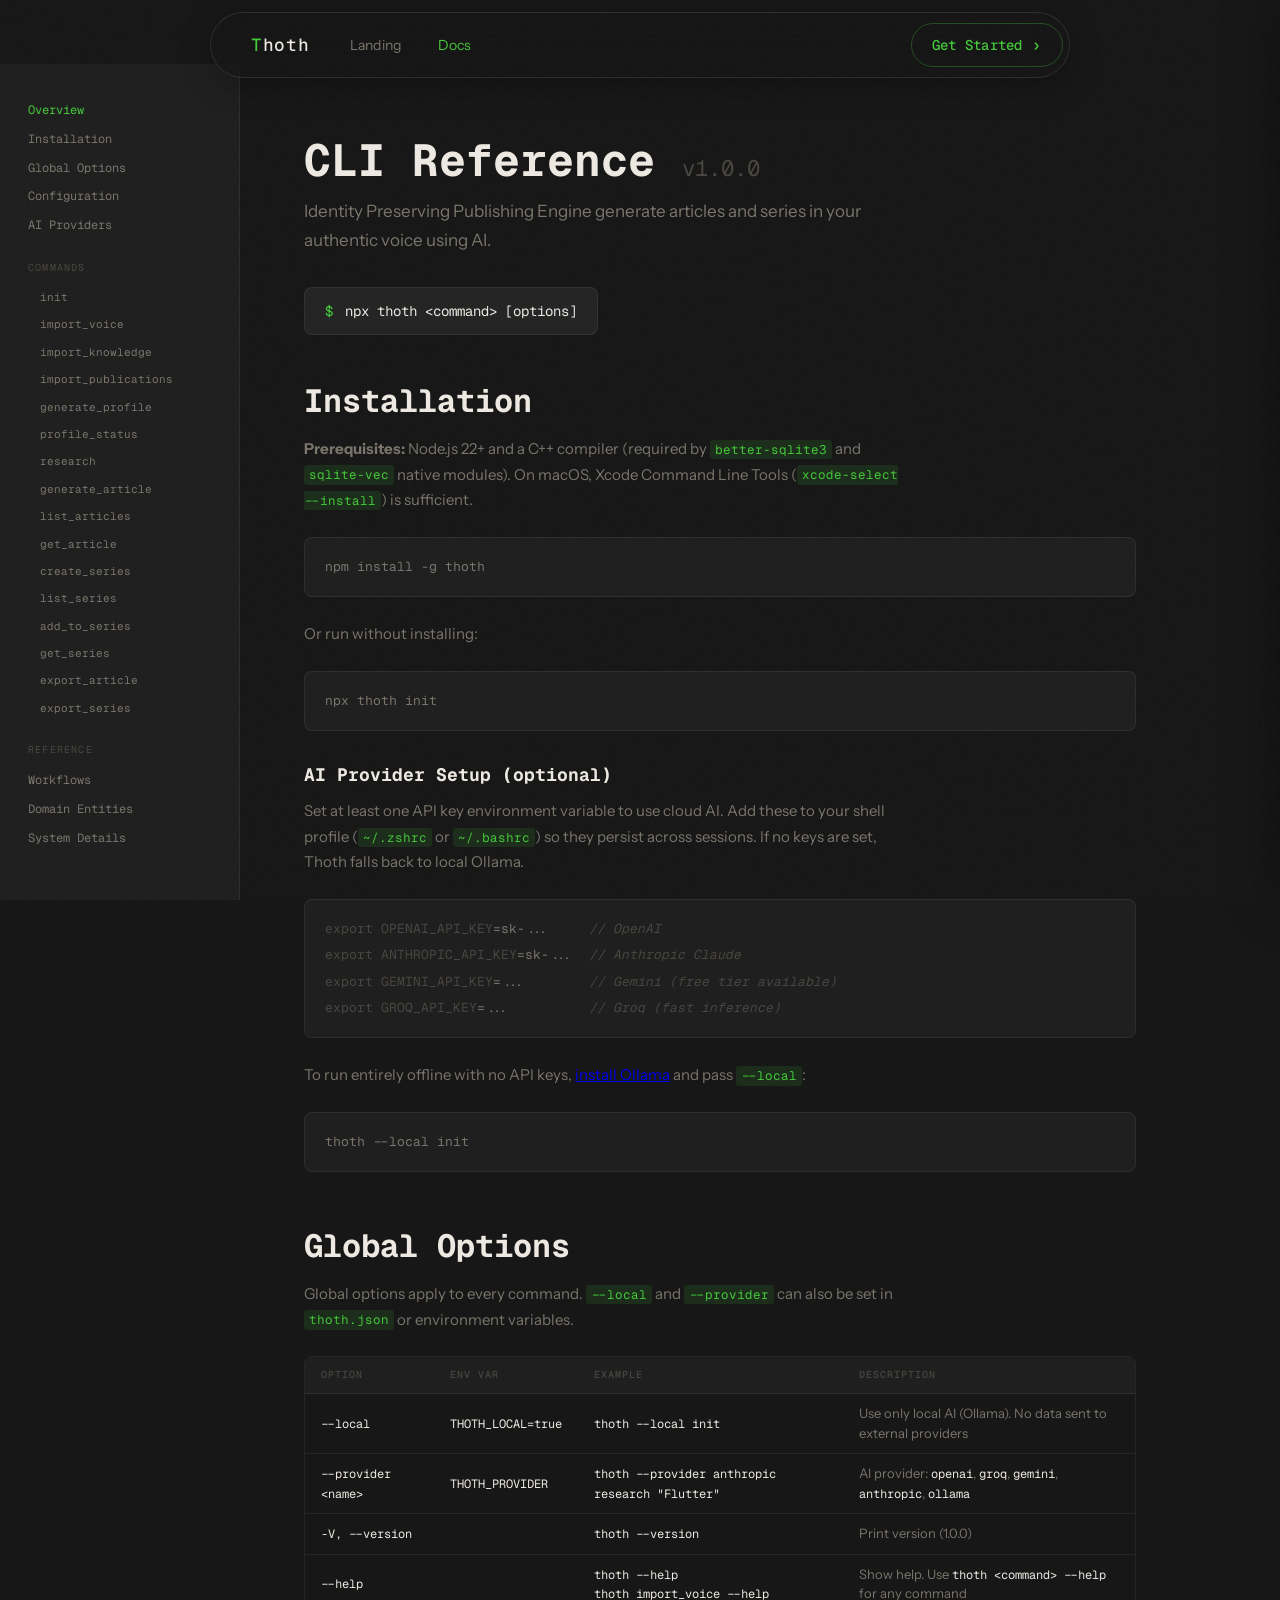
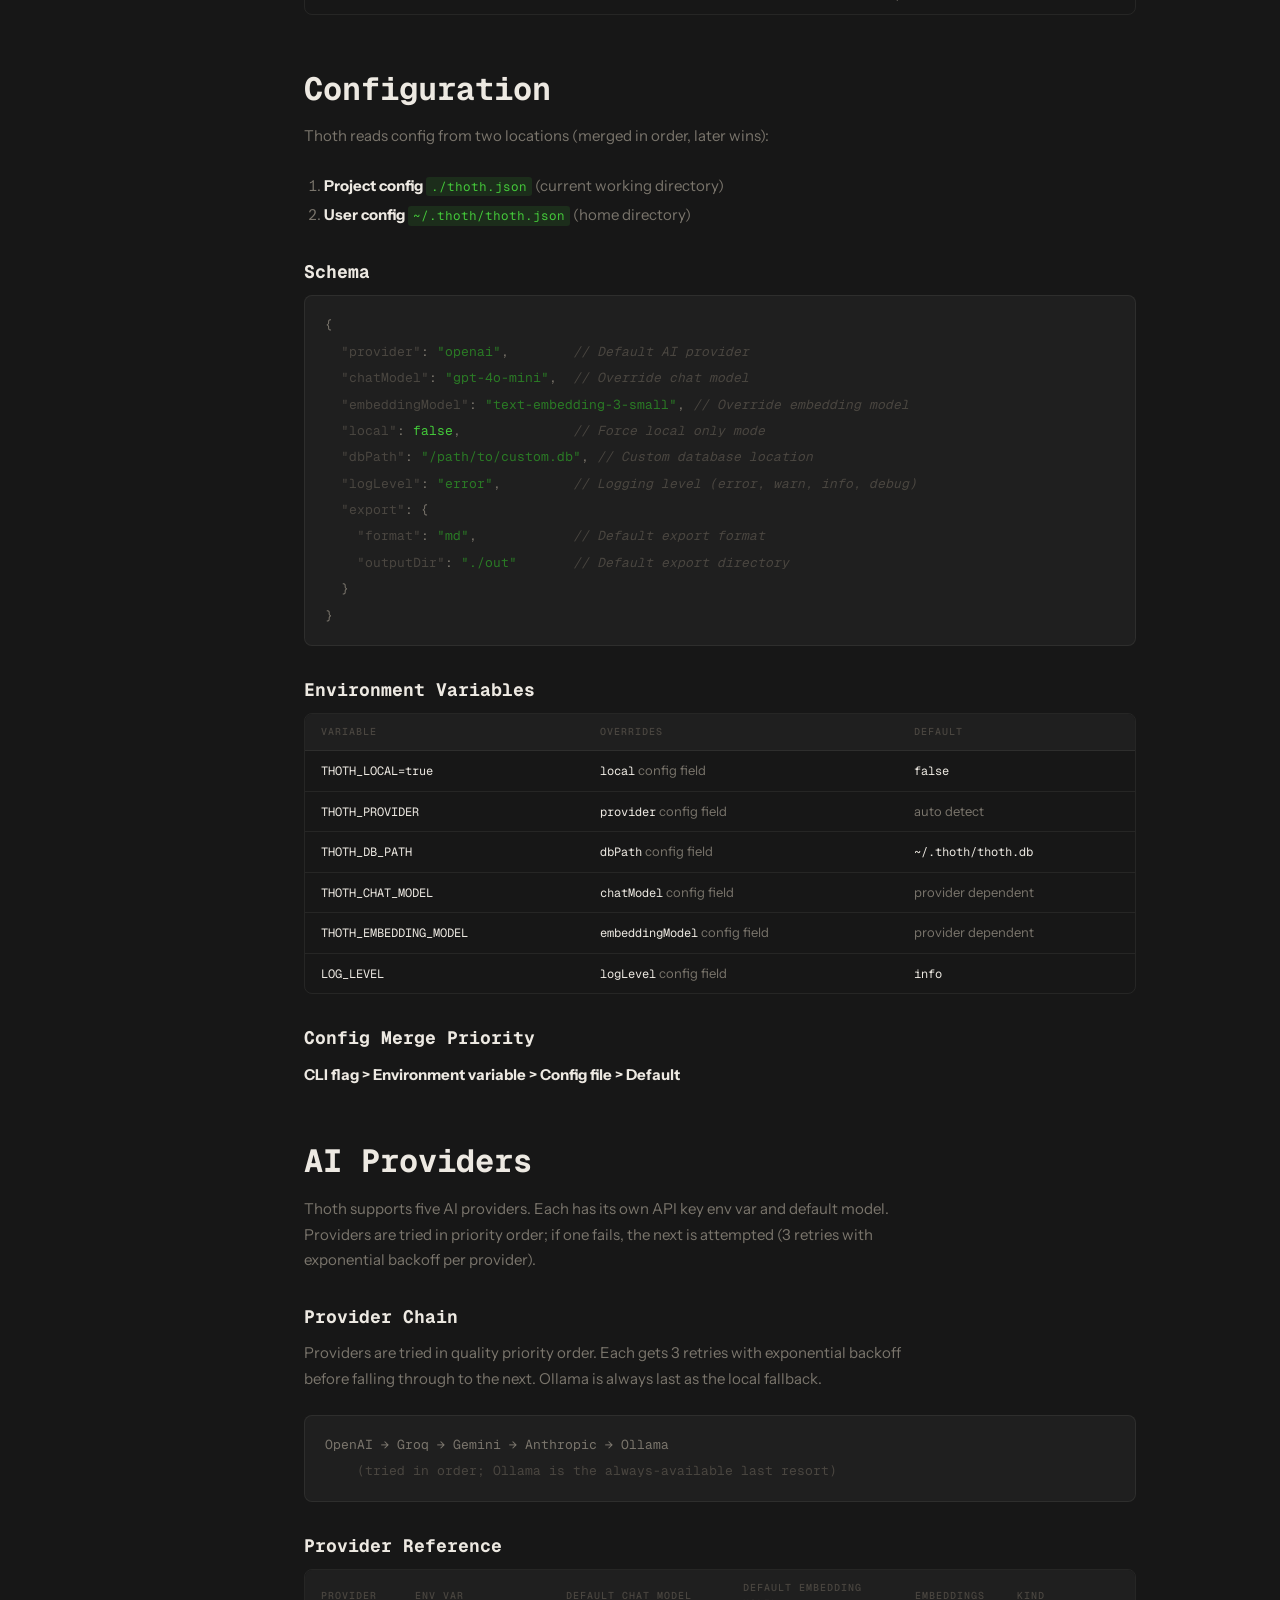
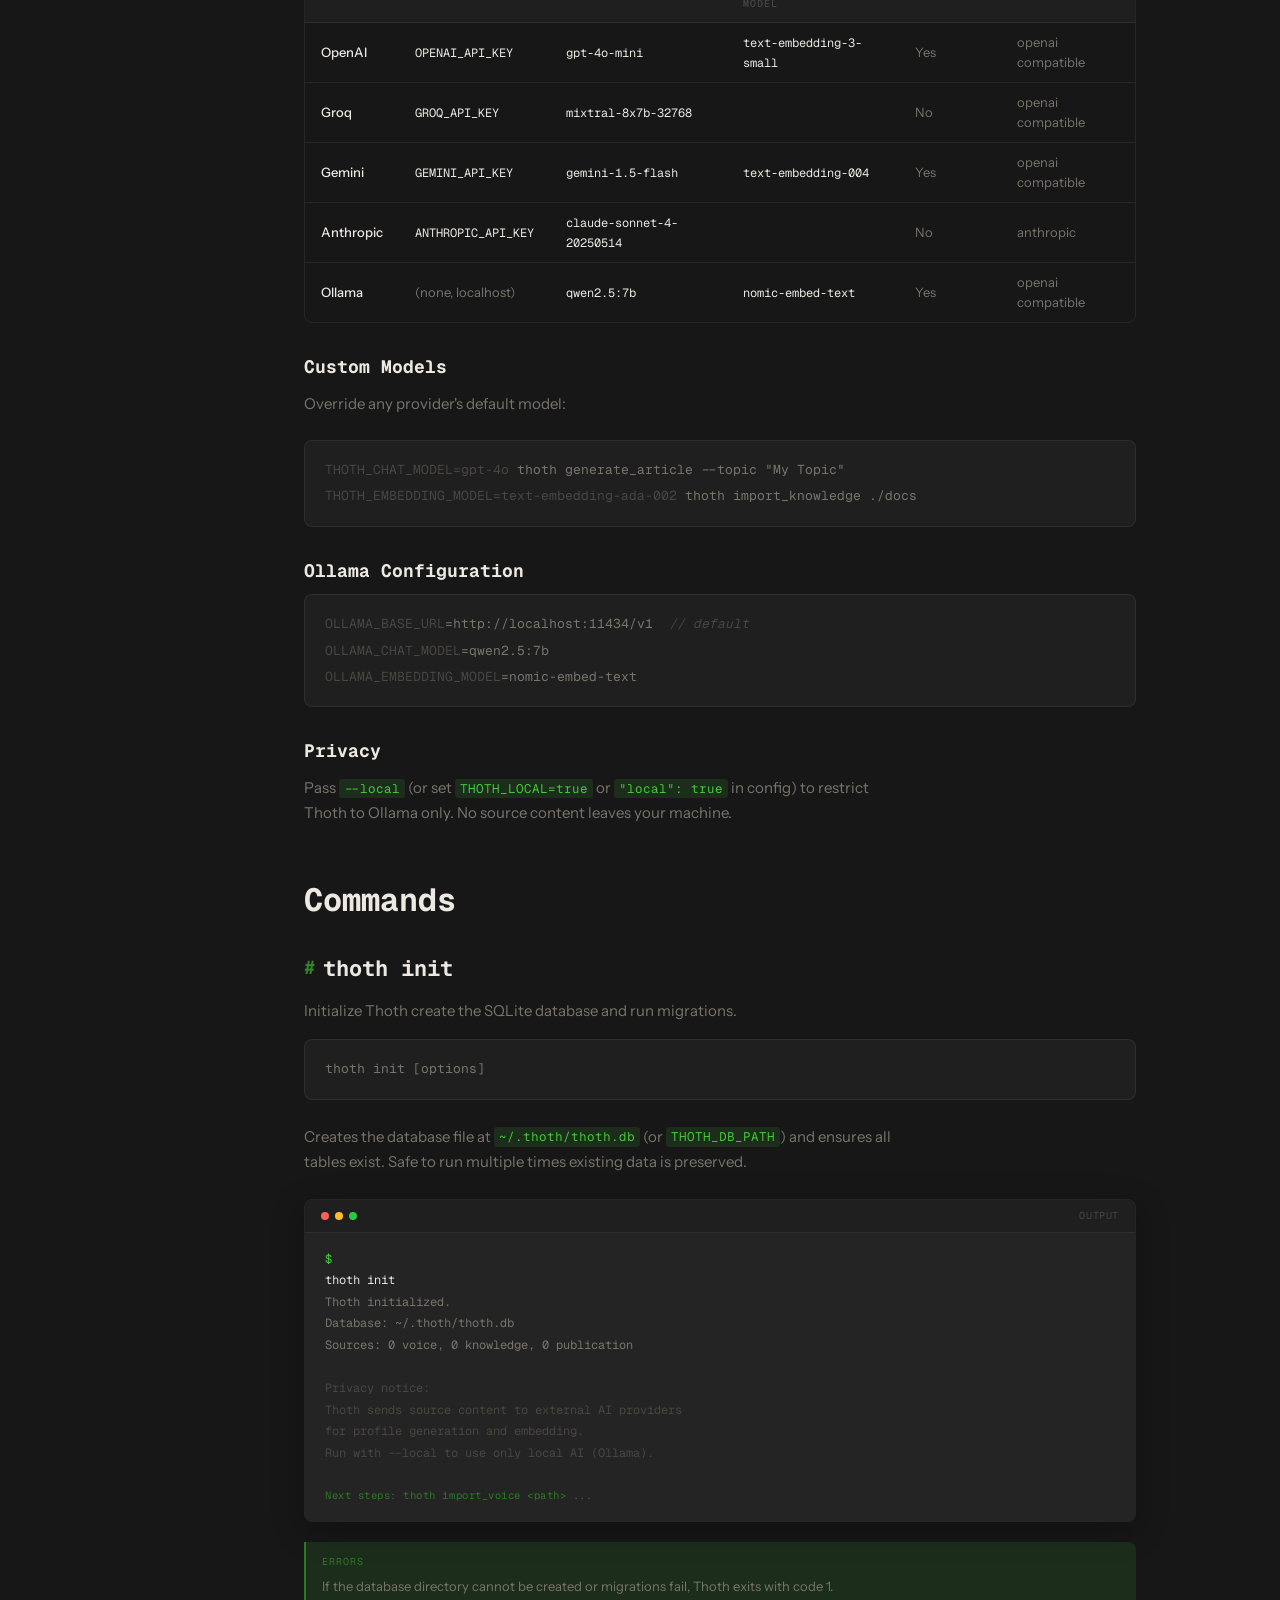
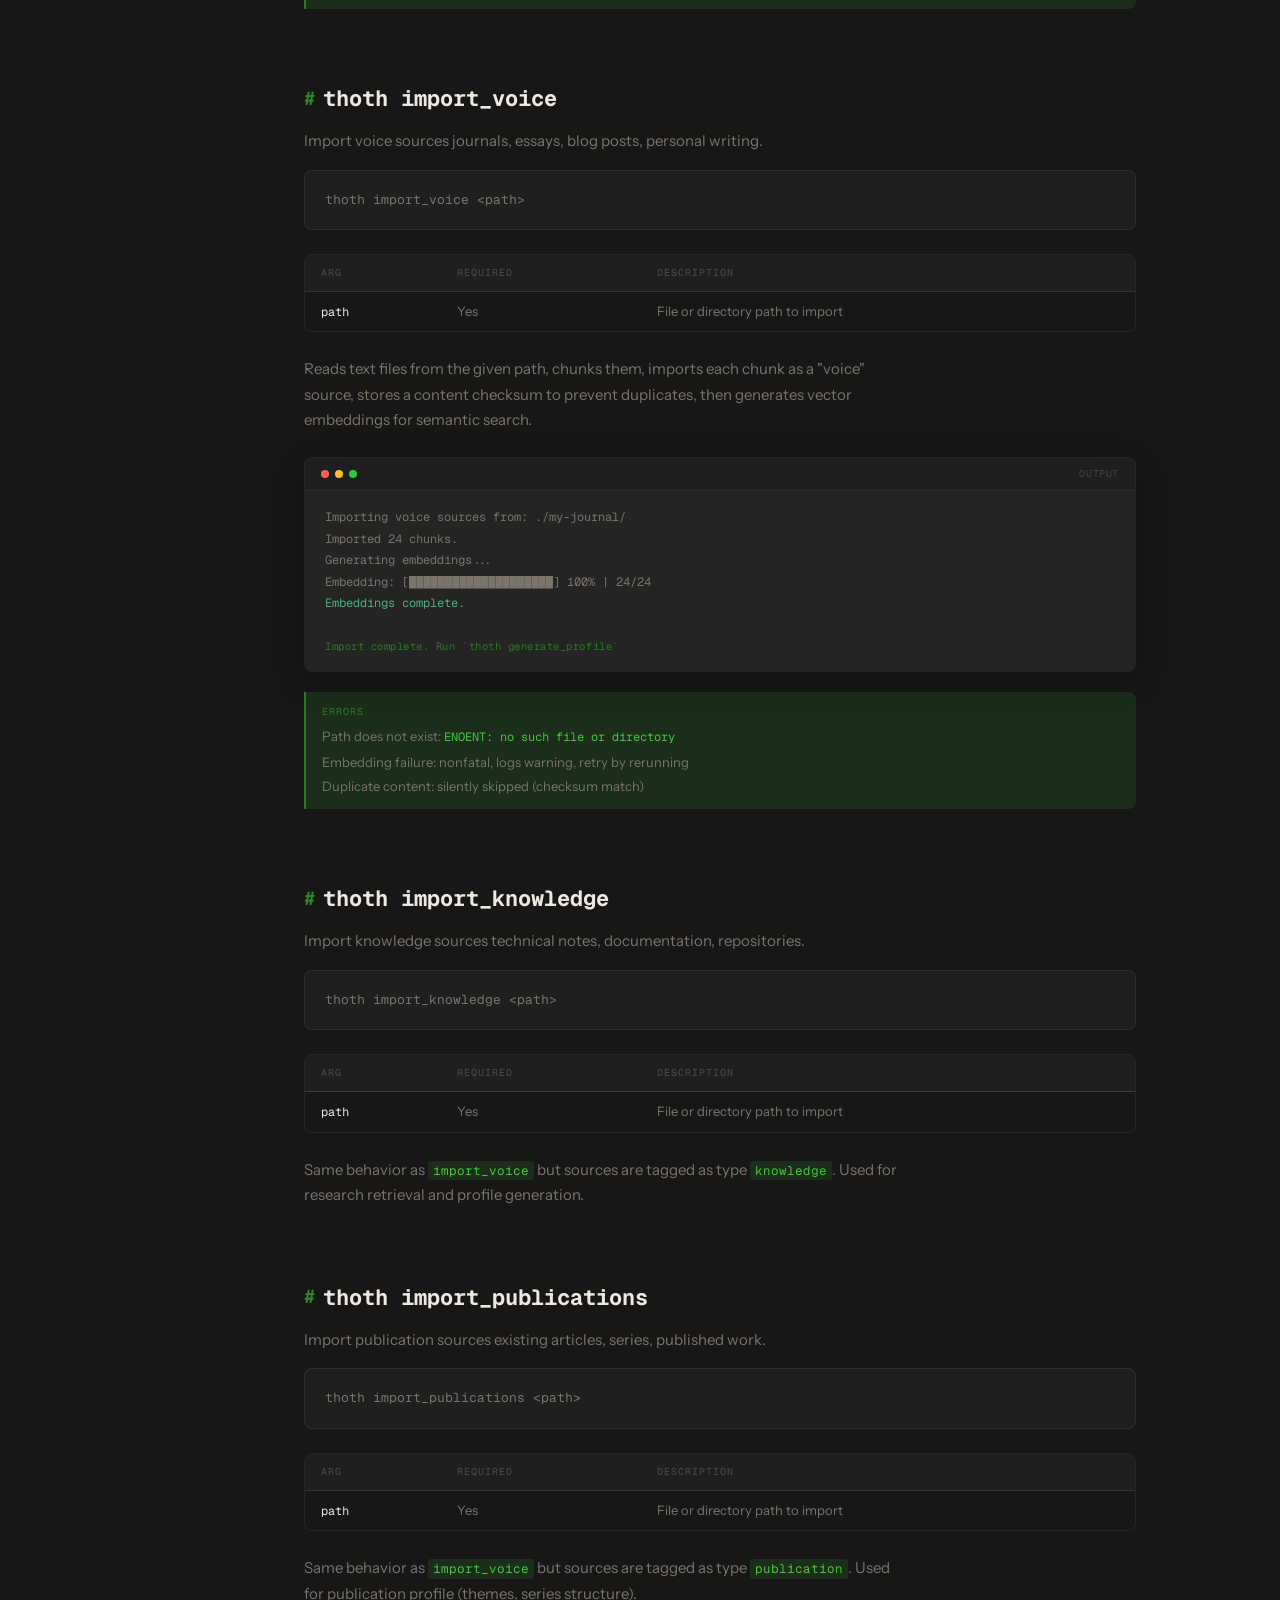
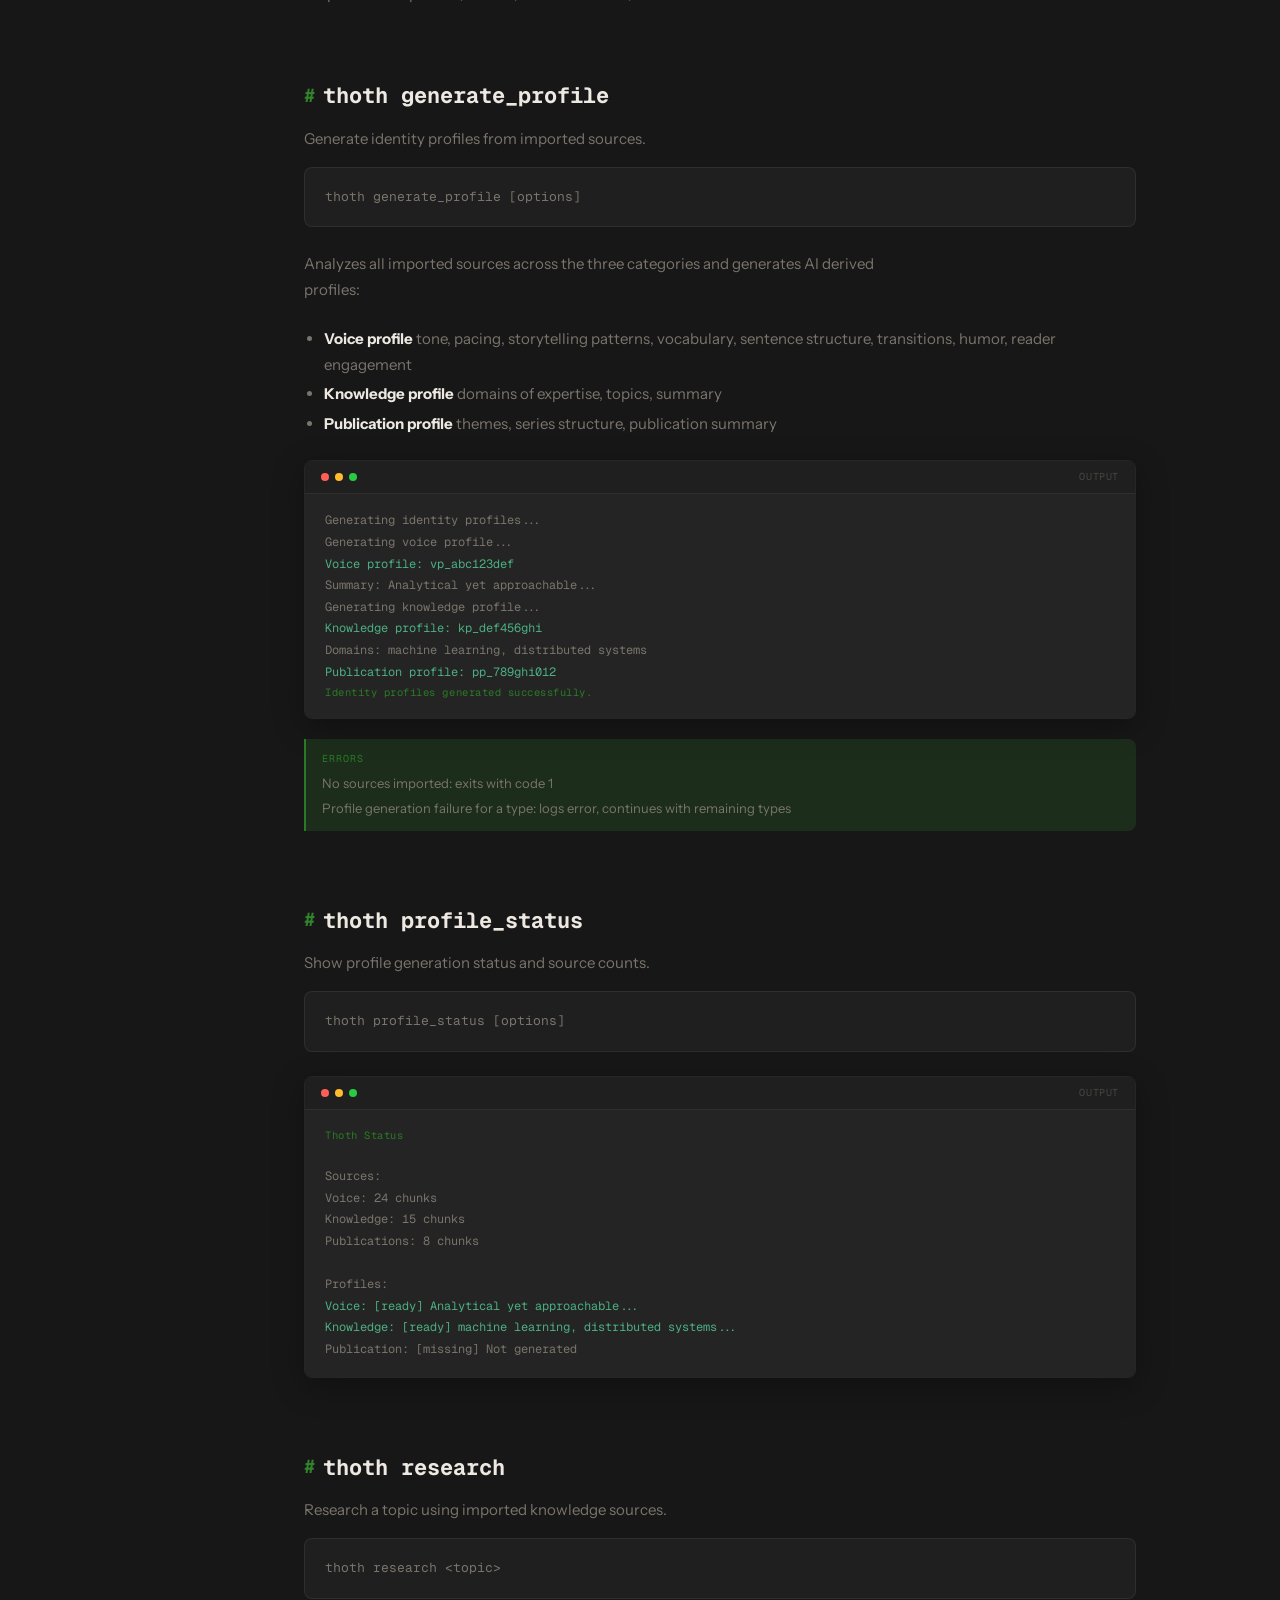
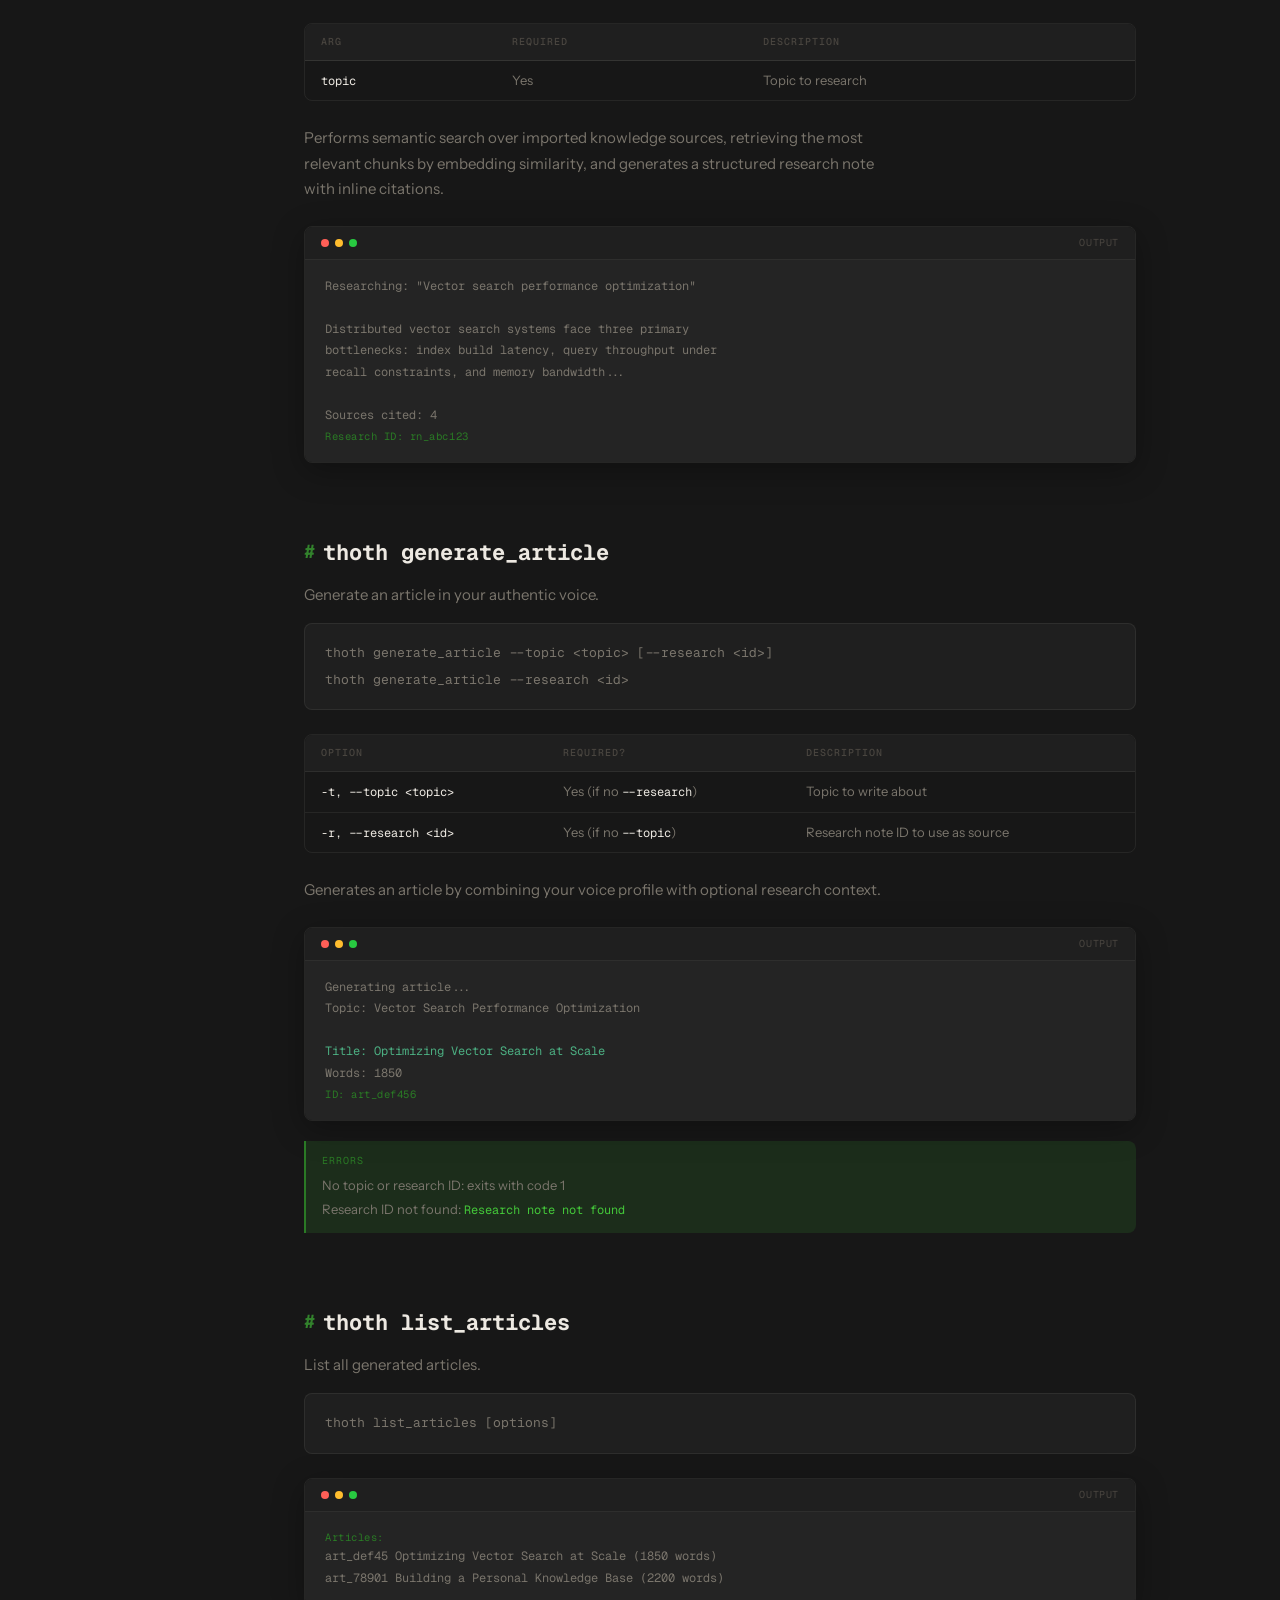
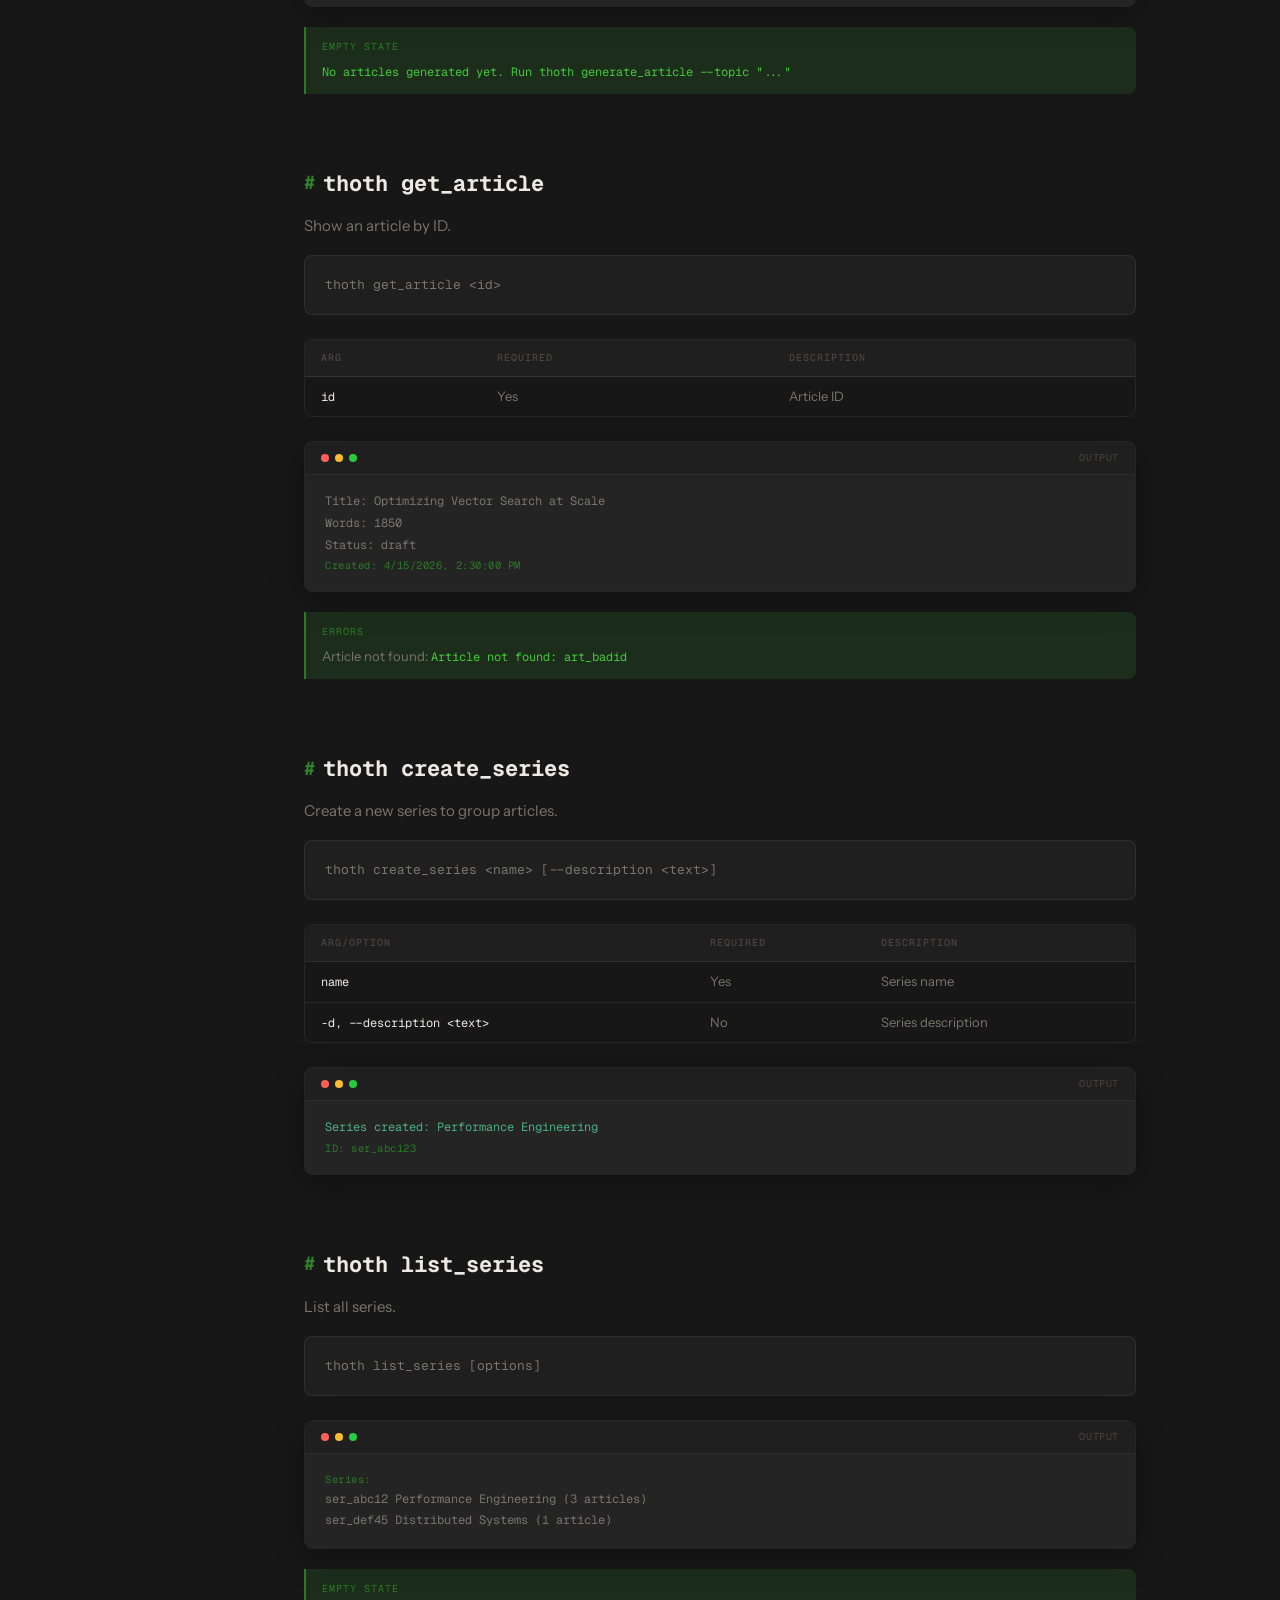
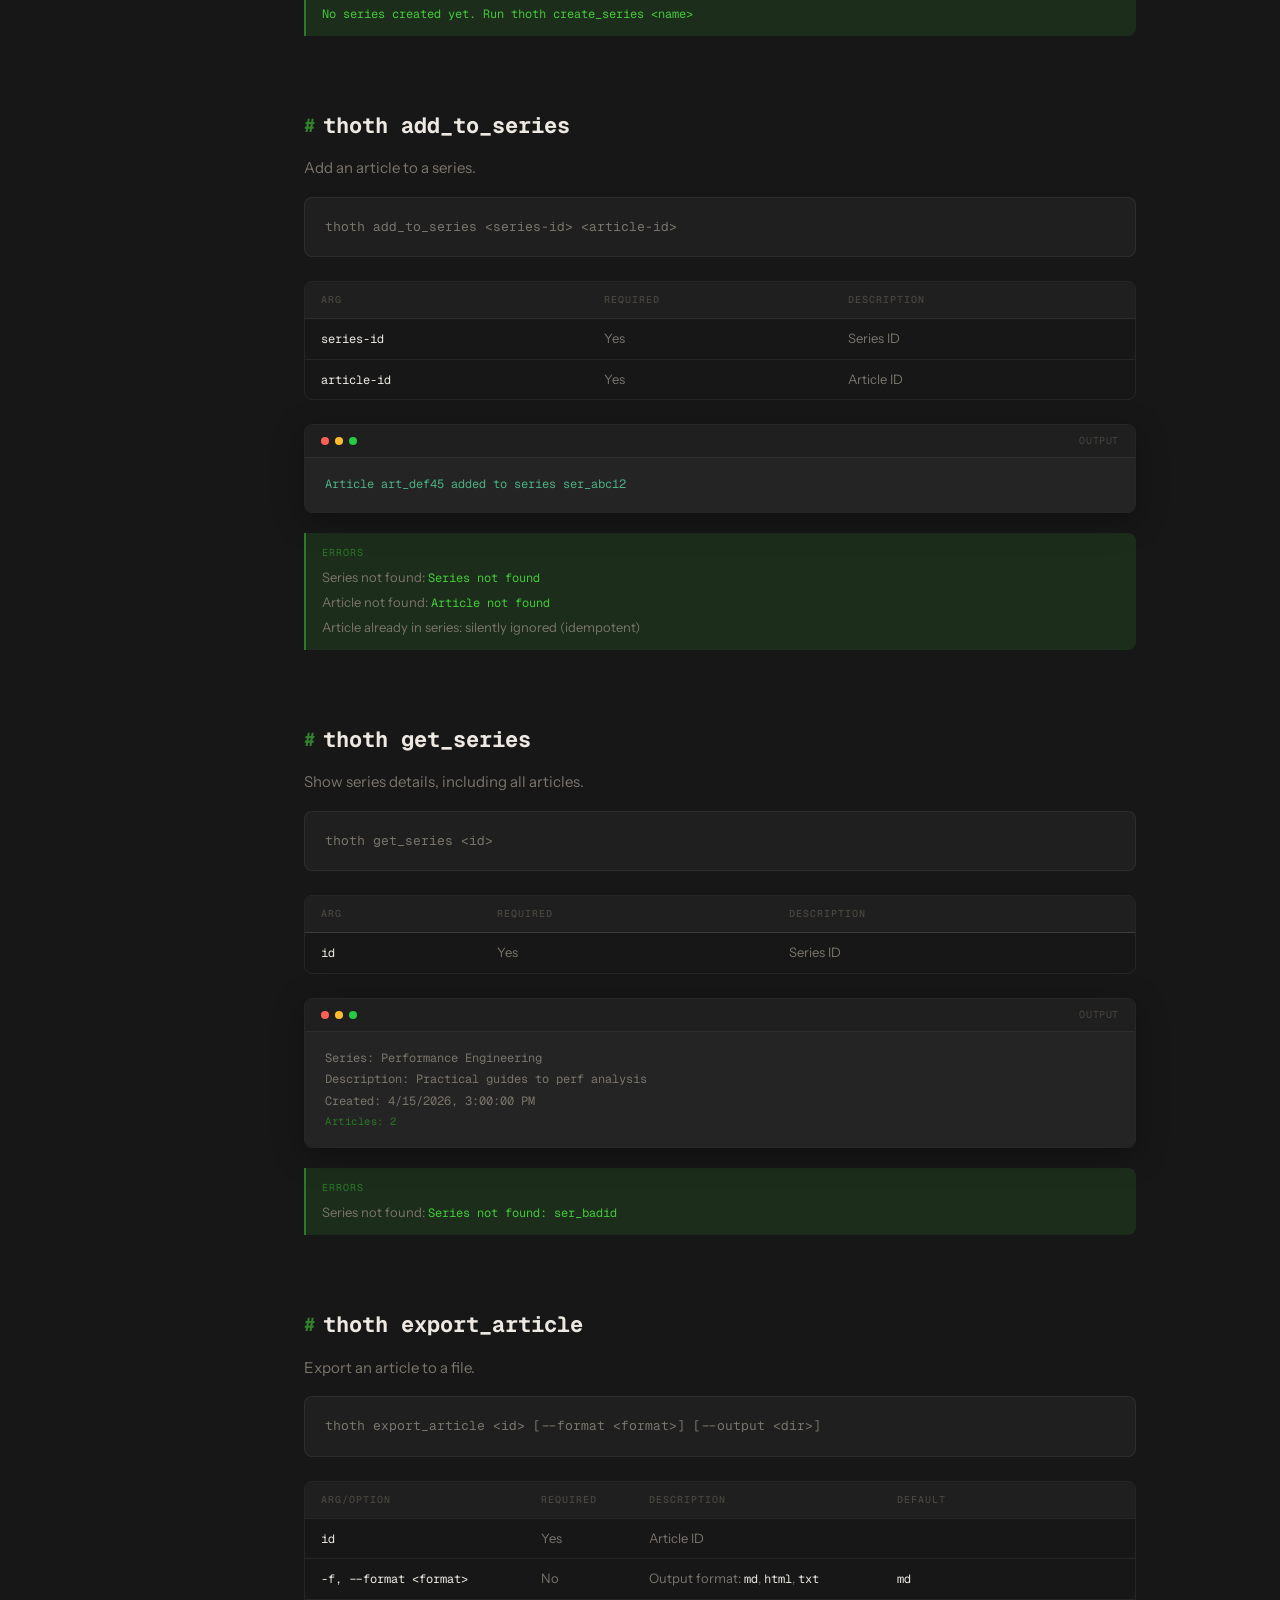
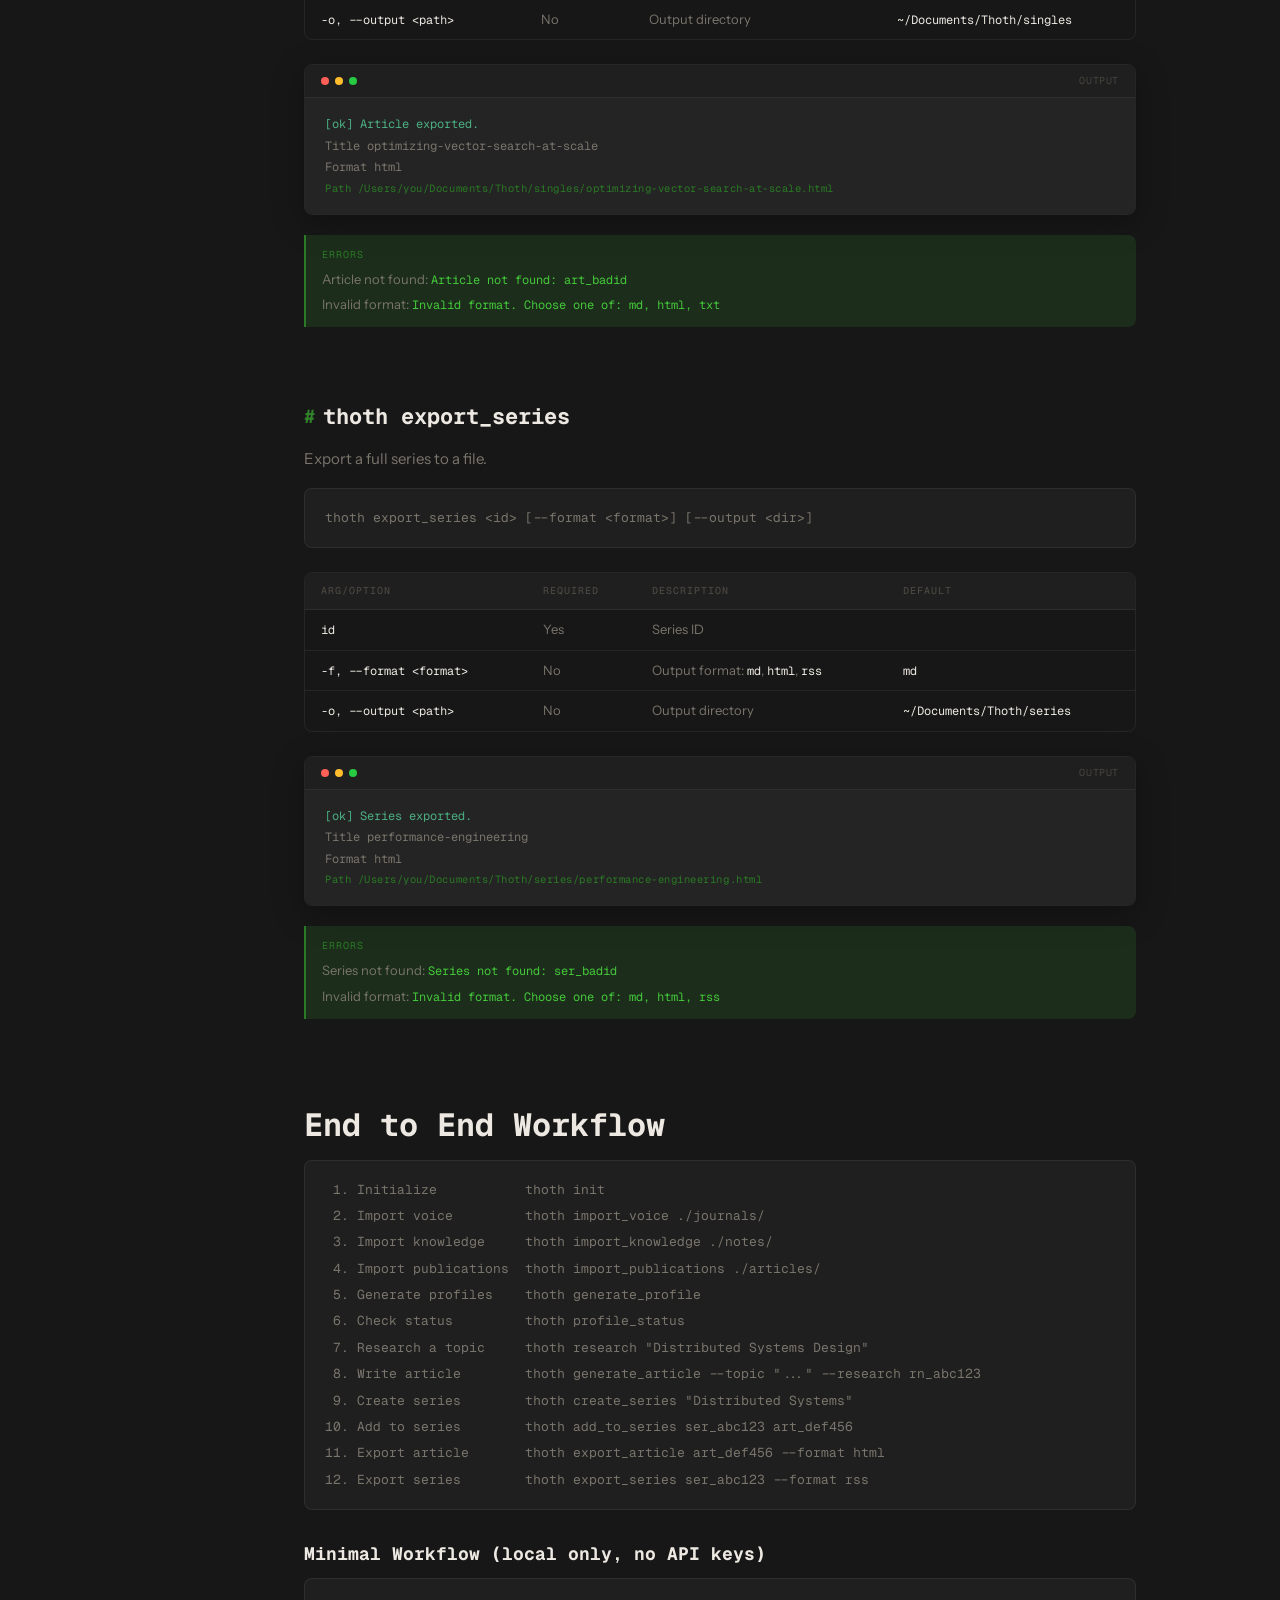
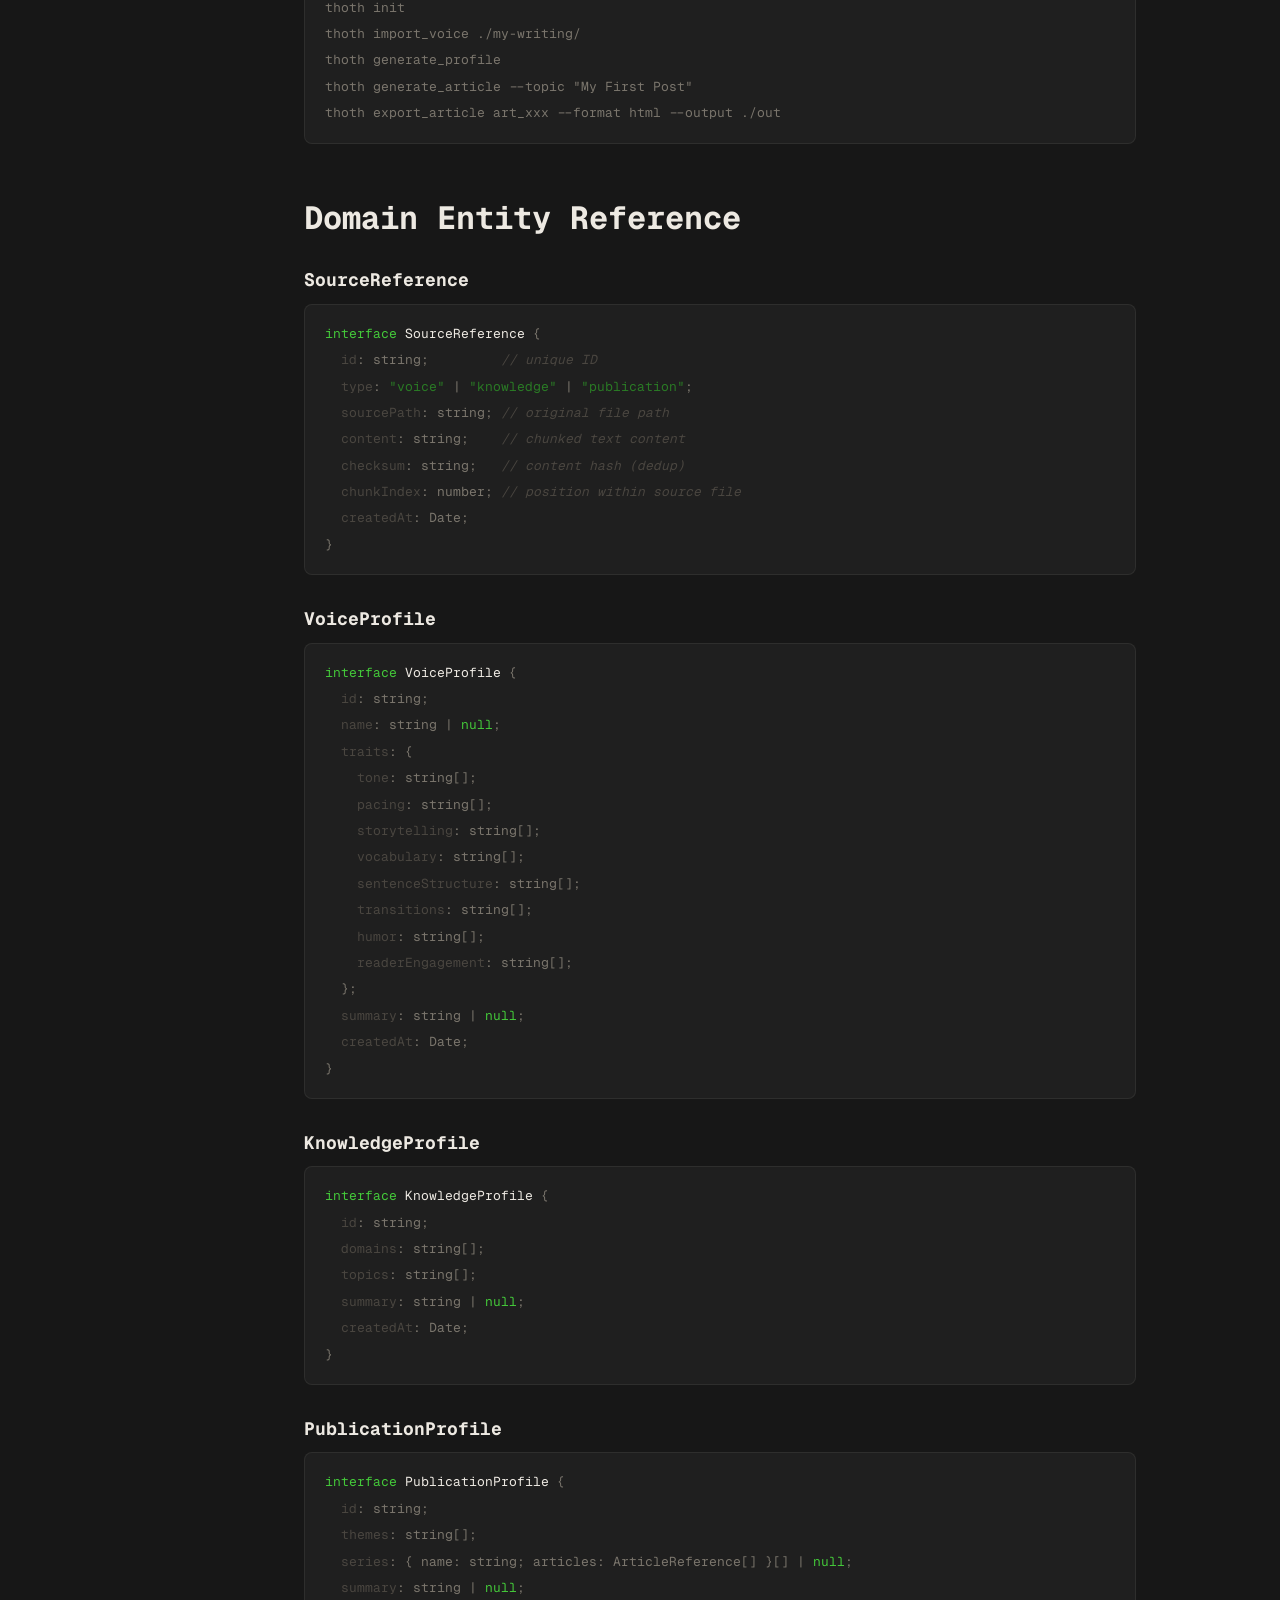
==== commit 3c017e51: "Fix mobile: docs margin-top 80px, hamburger inside nav pill" ====
--- a/docs.html
+++ b/docs.html
@@ -33,12 +33,11 @@
 					</nav>
 				</div>
 				<a href="index.html" class="nav__cta">Get Started <span class="nav__cta-arrow">›</span></a>
+				<button class="mobile-trigger" id="mobile-trigger" aria-label="Menu">
+					<span class="mobile-trigger__icon"><span></span><span></span><span></span></span>
+				</button>
 			</div>
 		</header>
-
-		<button class="mobile-trigger" id="mobile-trigger" aria-label="Menu">
-			<span class="mobile-trigger__icon"><span></span><span></span><span></span></span>
-		</button>
 		<div class="mobile-scrim" id="mobile-scrim"></div>
 		<div class="mobile-drawer" id="mobile-drawer">
 			<div class="mobile-drawer__header">
--- a/css/nav.css
+++ b/css/nav.css
@@ -135,9 +135,6 @@
 
 /* ── Mobile trigger ── */
 .mobile-trigger {
-  position: fixed;
-  top: 22px;
-  right: calc(10vw + 52px);
   width: 44px;
   height: 44px;
   z-index: 101;
@@ -346,8 +343,6 @@
   }
 
   .mobile-trigger {
-    top: 18px;
-    right: 72px;
     width: 36px;
     height: 36px;
   }
--- a/css/docs.css
+++ b/css/docs.css
@@ -1,7 +1,7 @@
 .docs-layout {
 	display: flex;
-	margin-top: 64px;
-	min-height: calc(100dvh - 64px);
+	margin-top: 72px;
+	min-height: calc(100dvh - 72px);
 }
 
 .docs-sidebar {
@@ -437,11 +437,12 @@
 @media (max-width: 900px) {
 	.docs-layout {
 		flex-direction: column;
+		margin-top: 80px;
 	}
 
 	.docs-sidebar {
 		position: sticky;
-		top: 64px;
+		top: 0;
 		width: 100%;
 		height: auto;
 		bottom: auto;
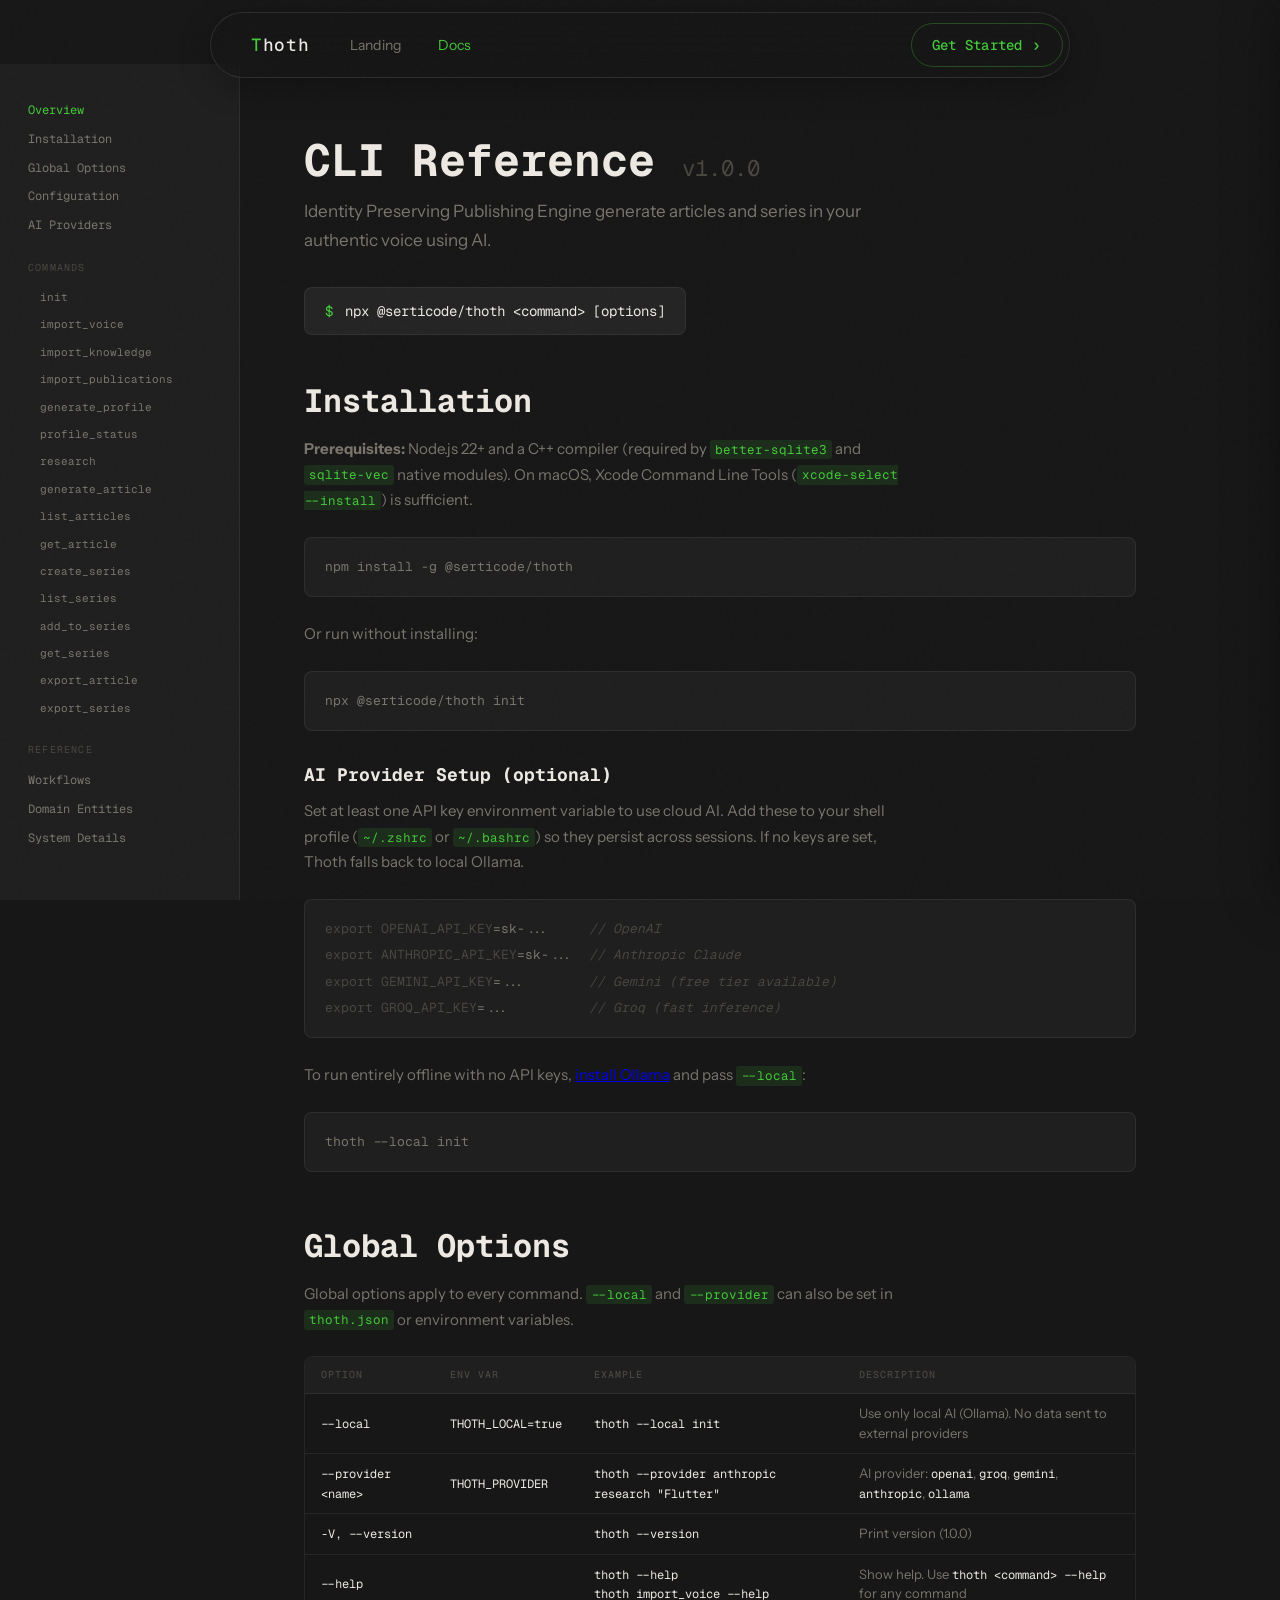
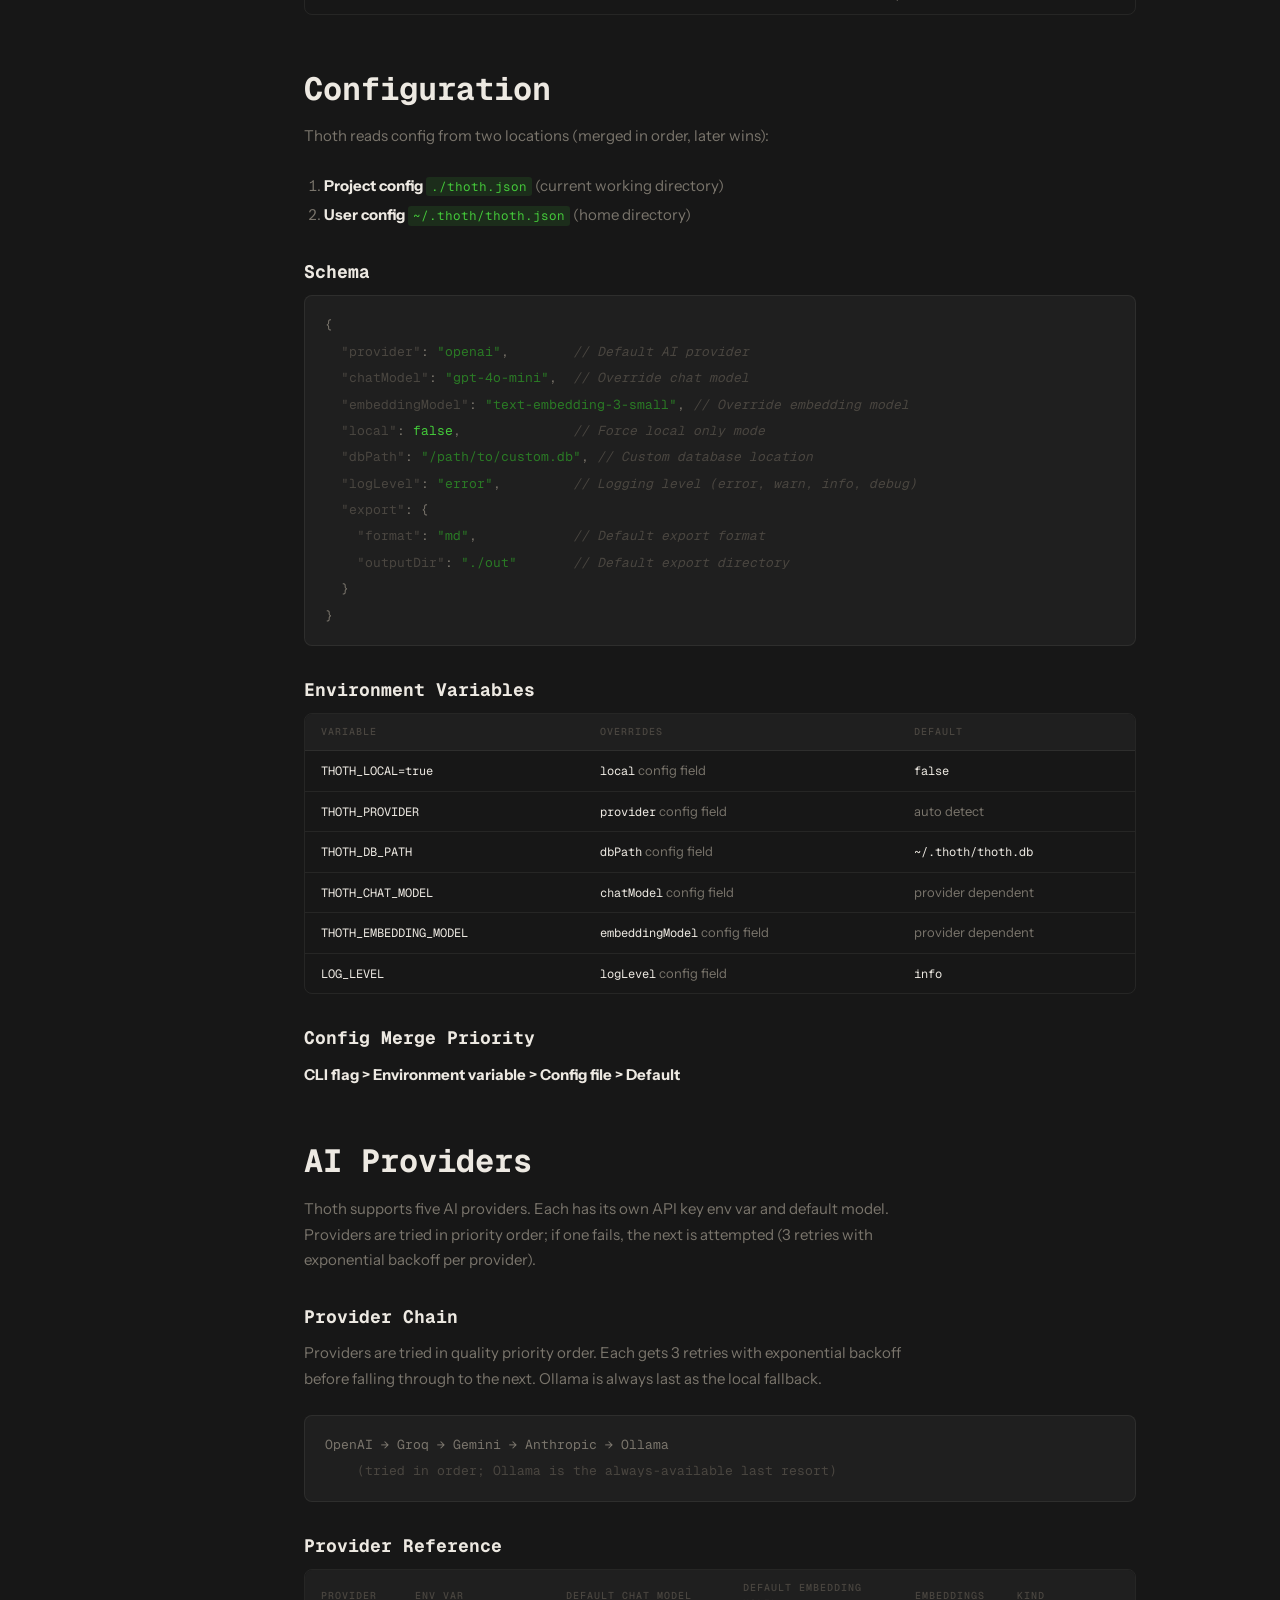
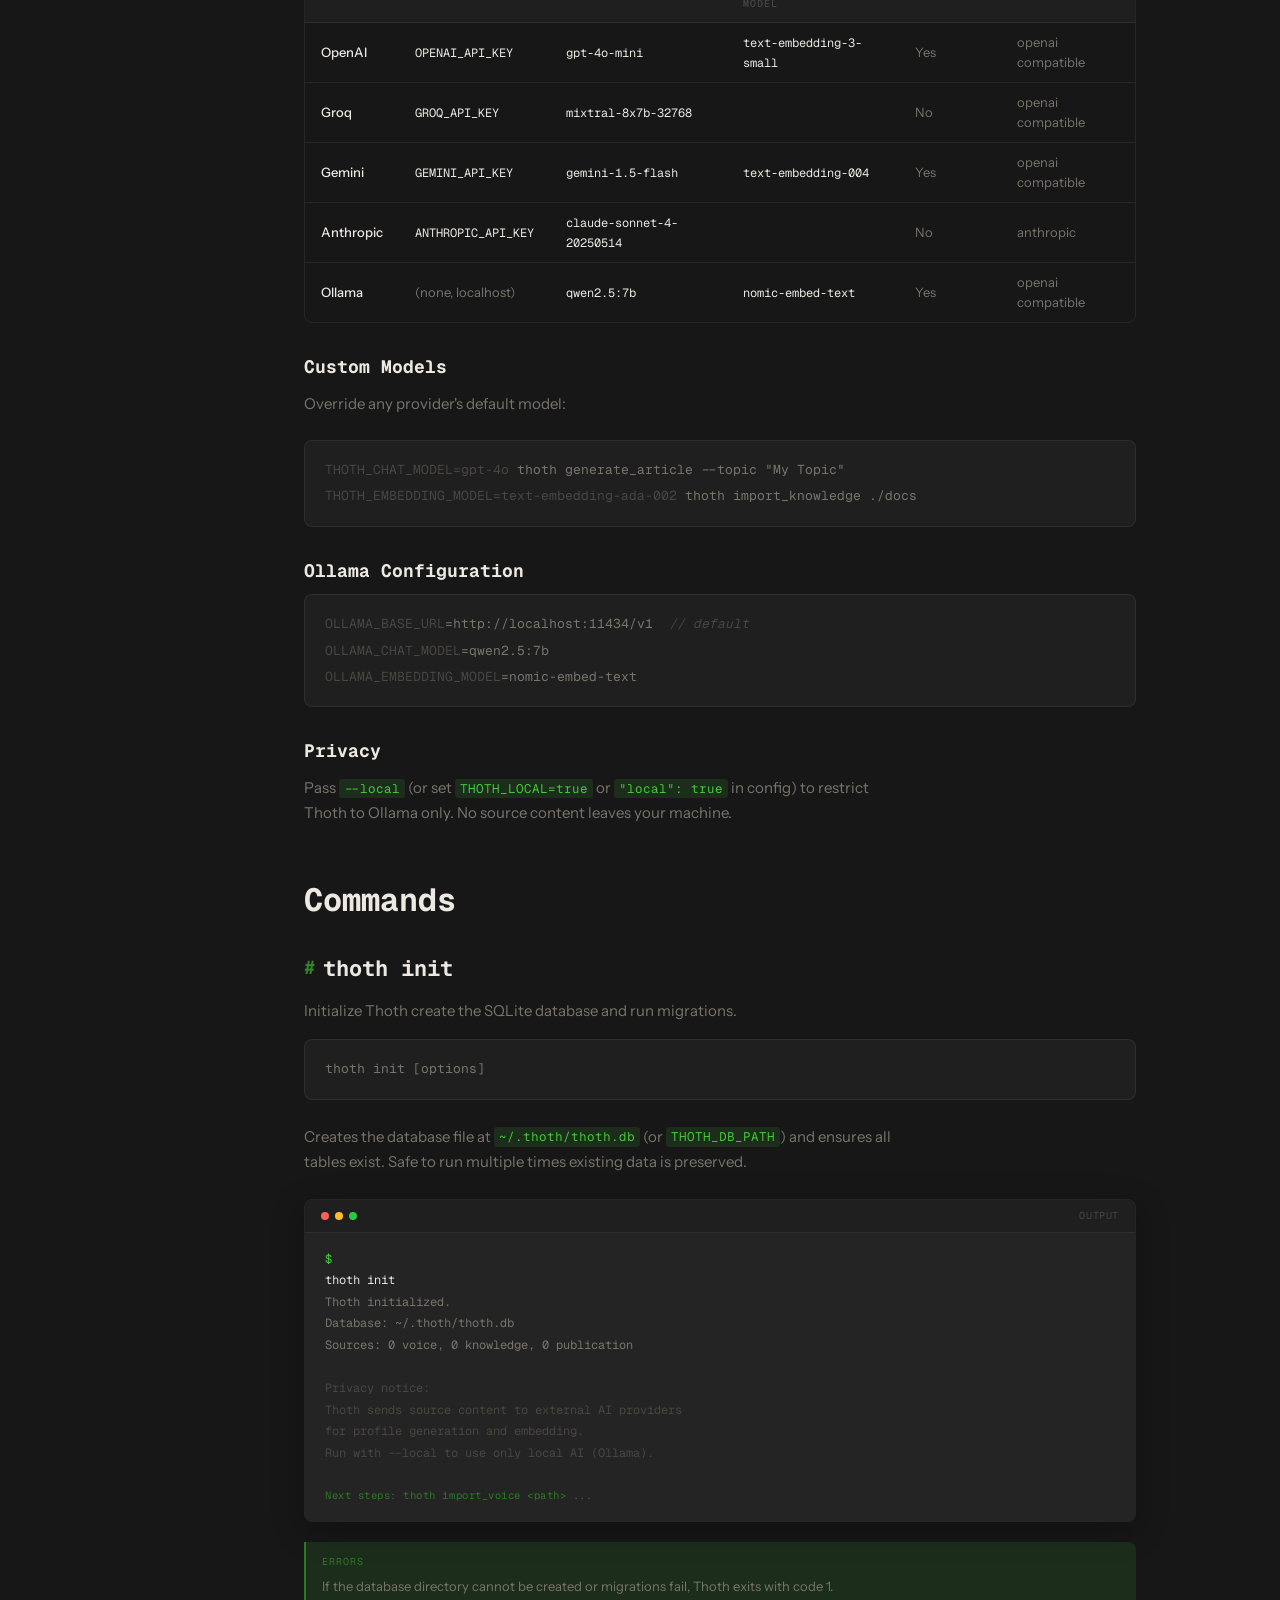
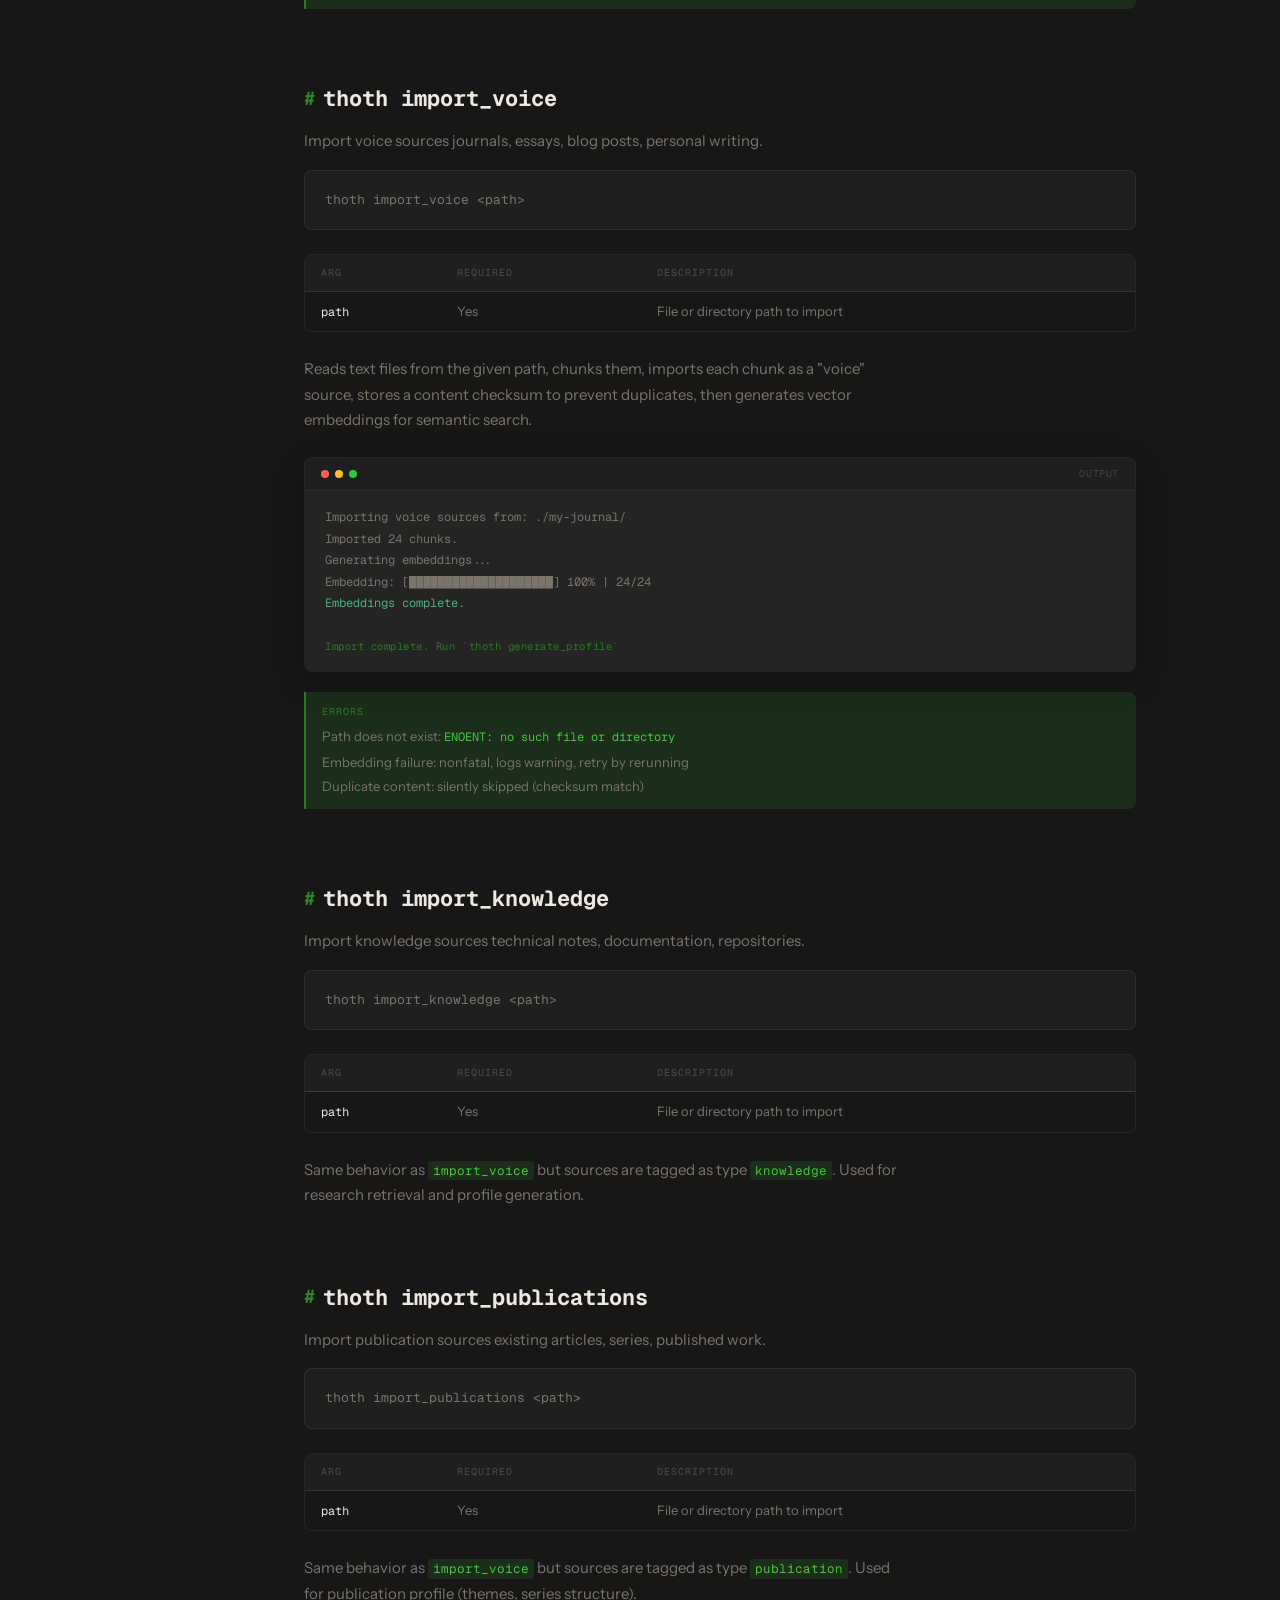
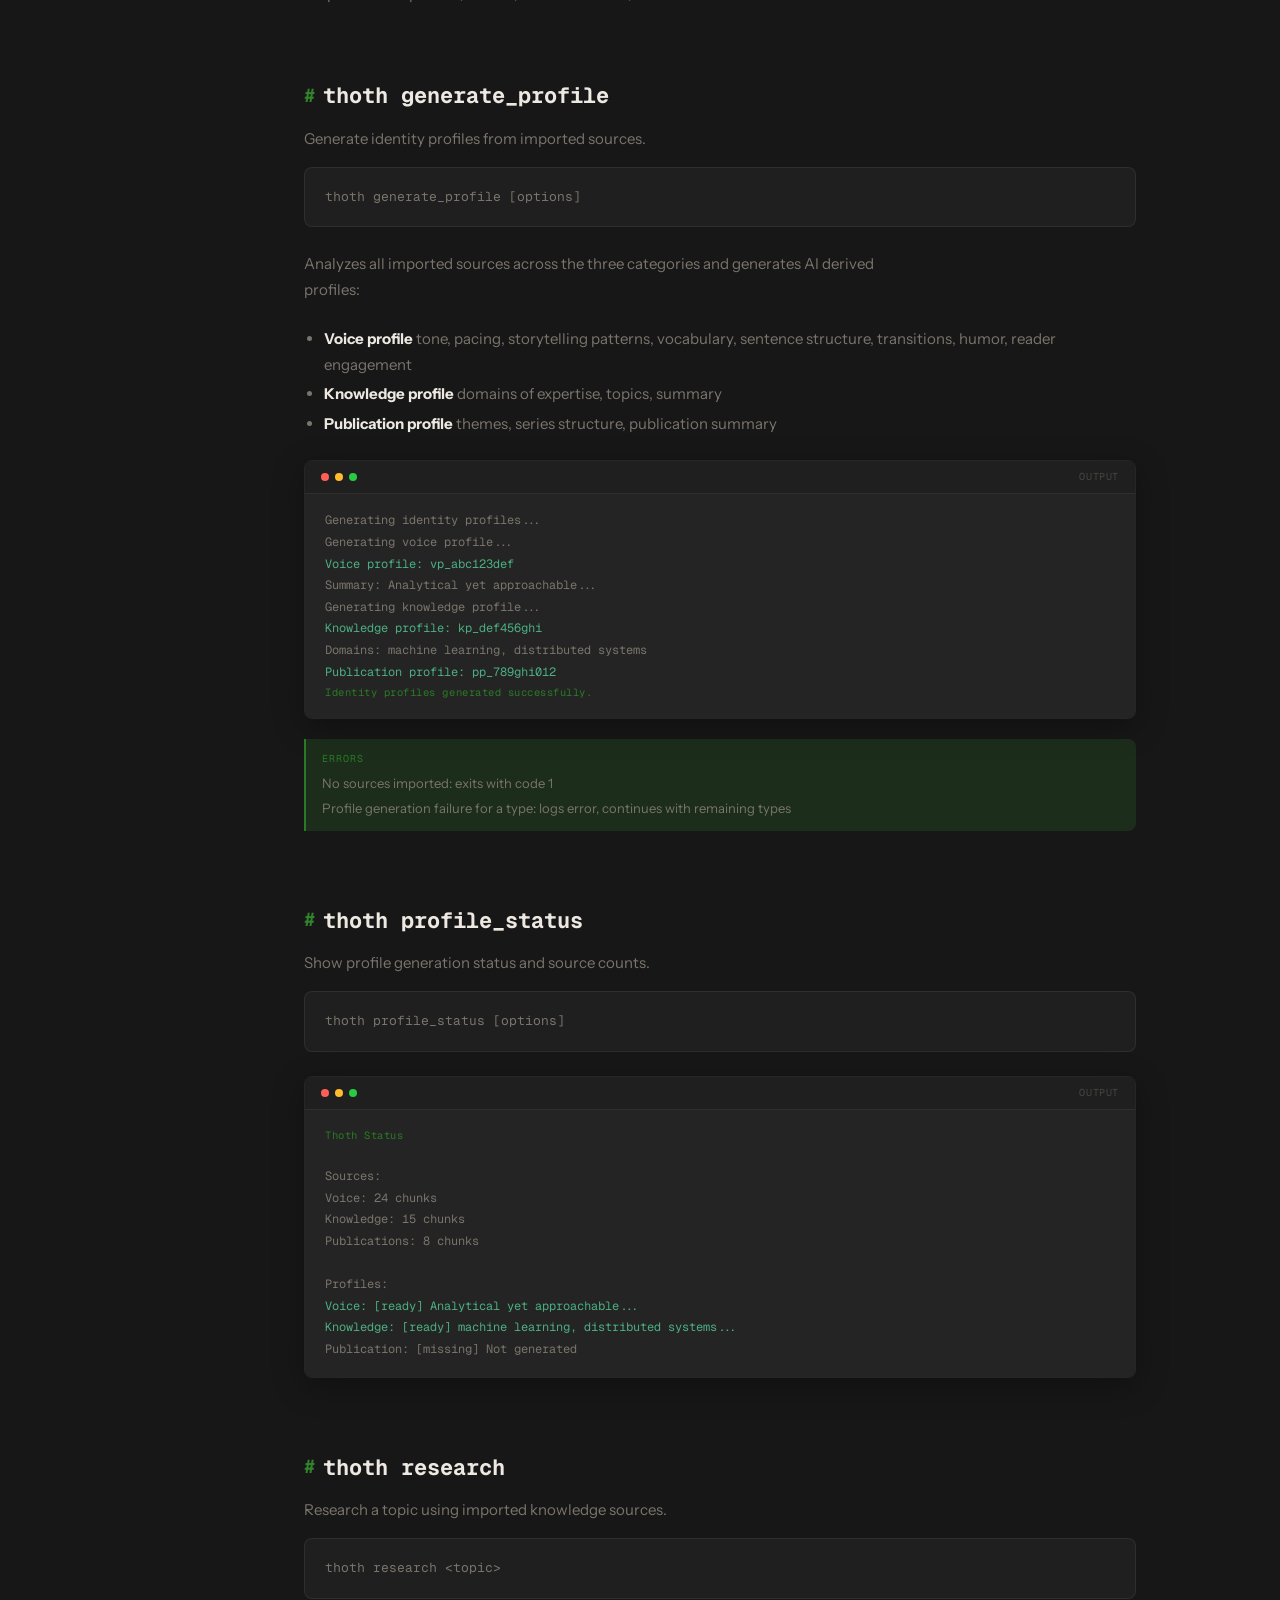
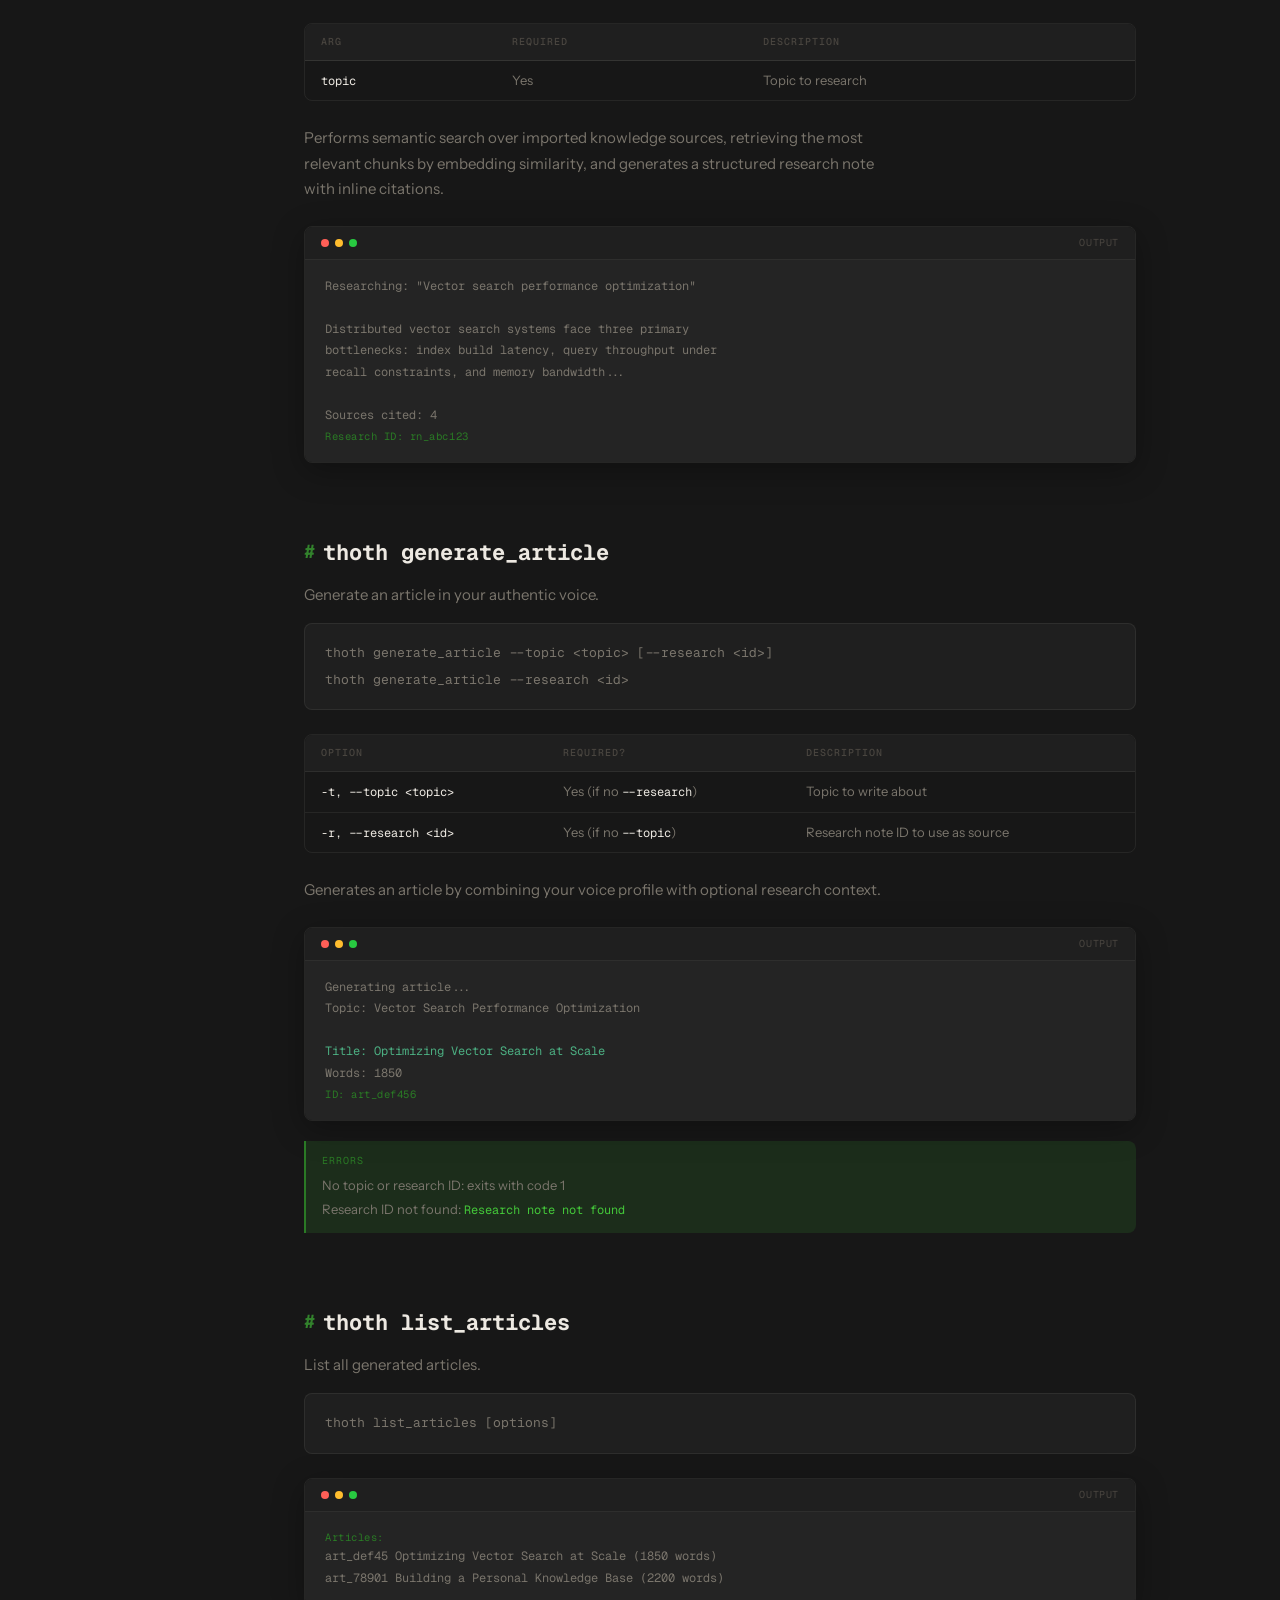
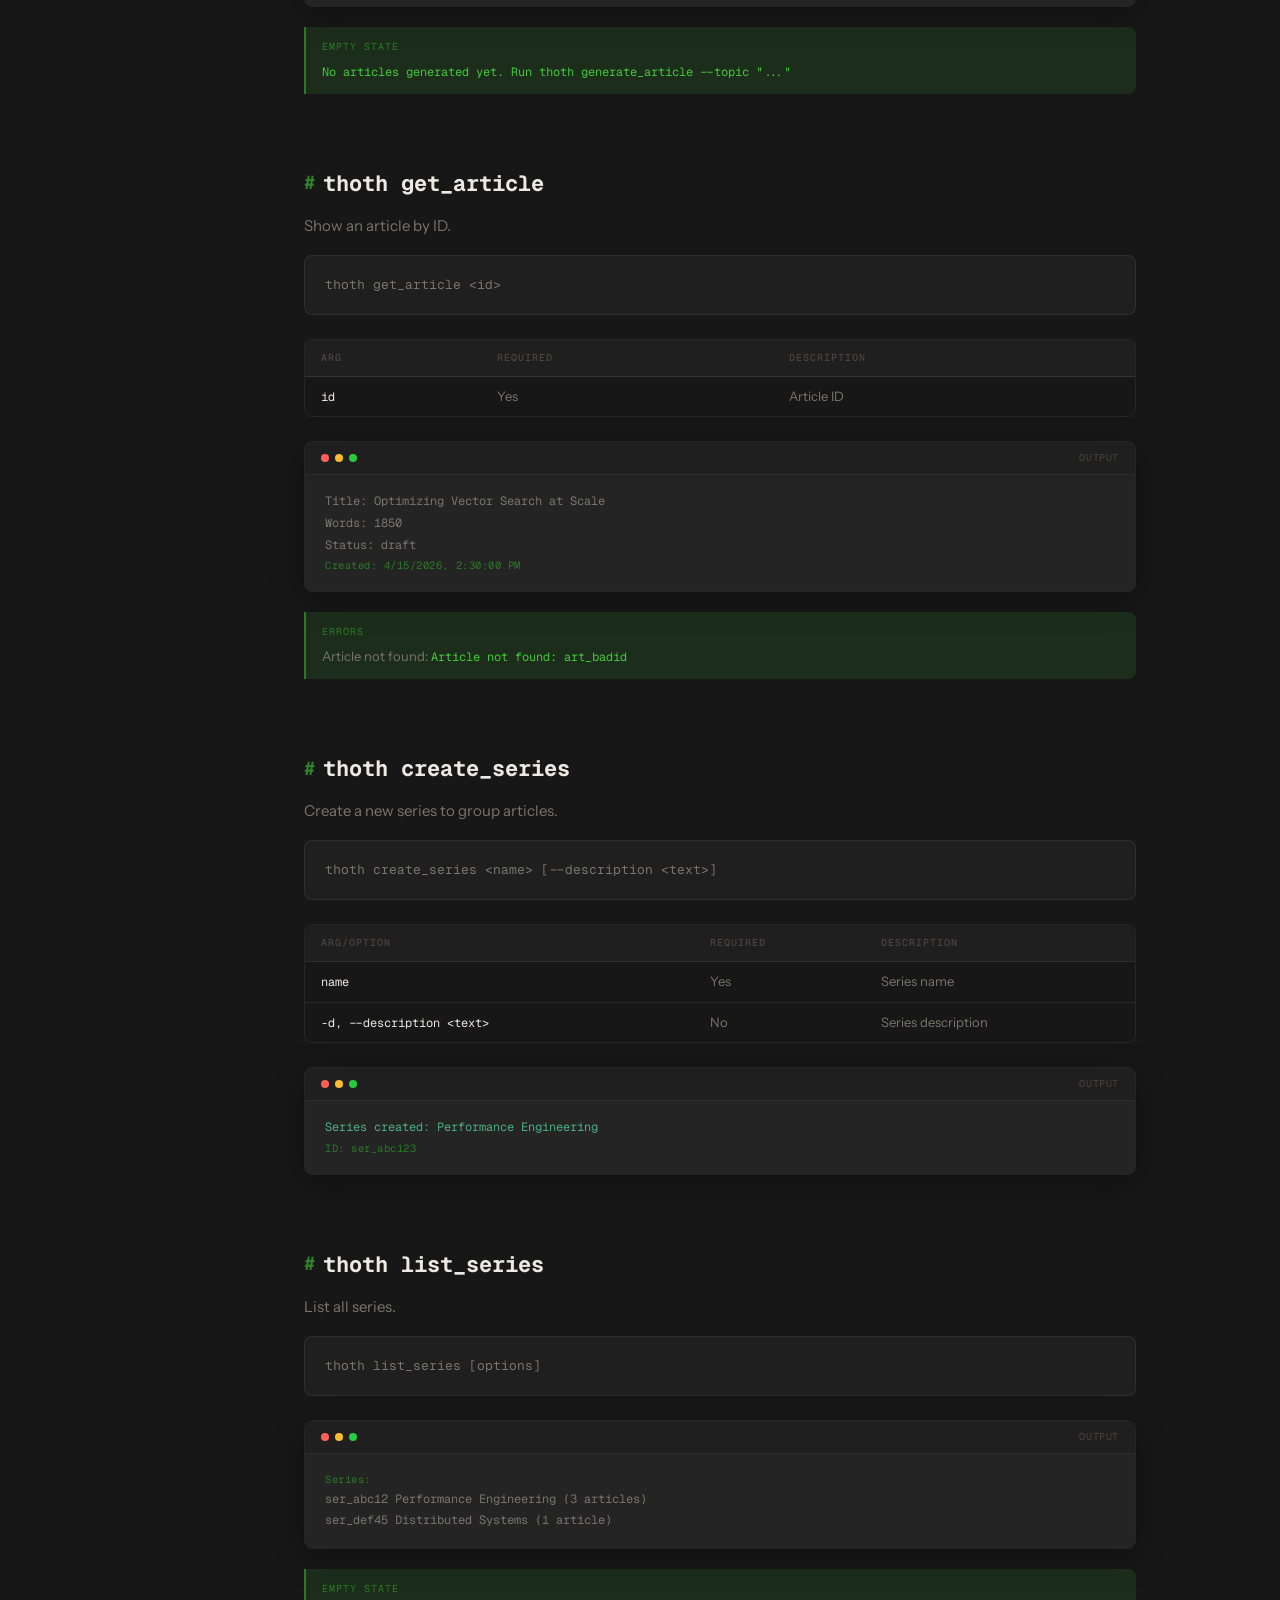
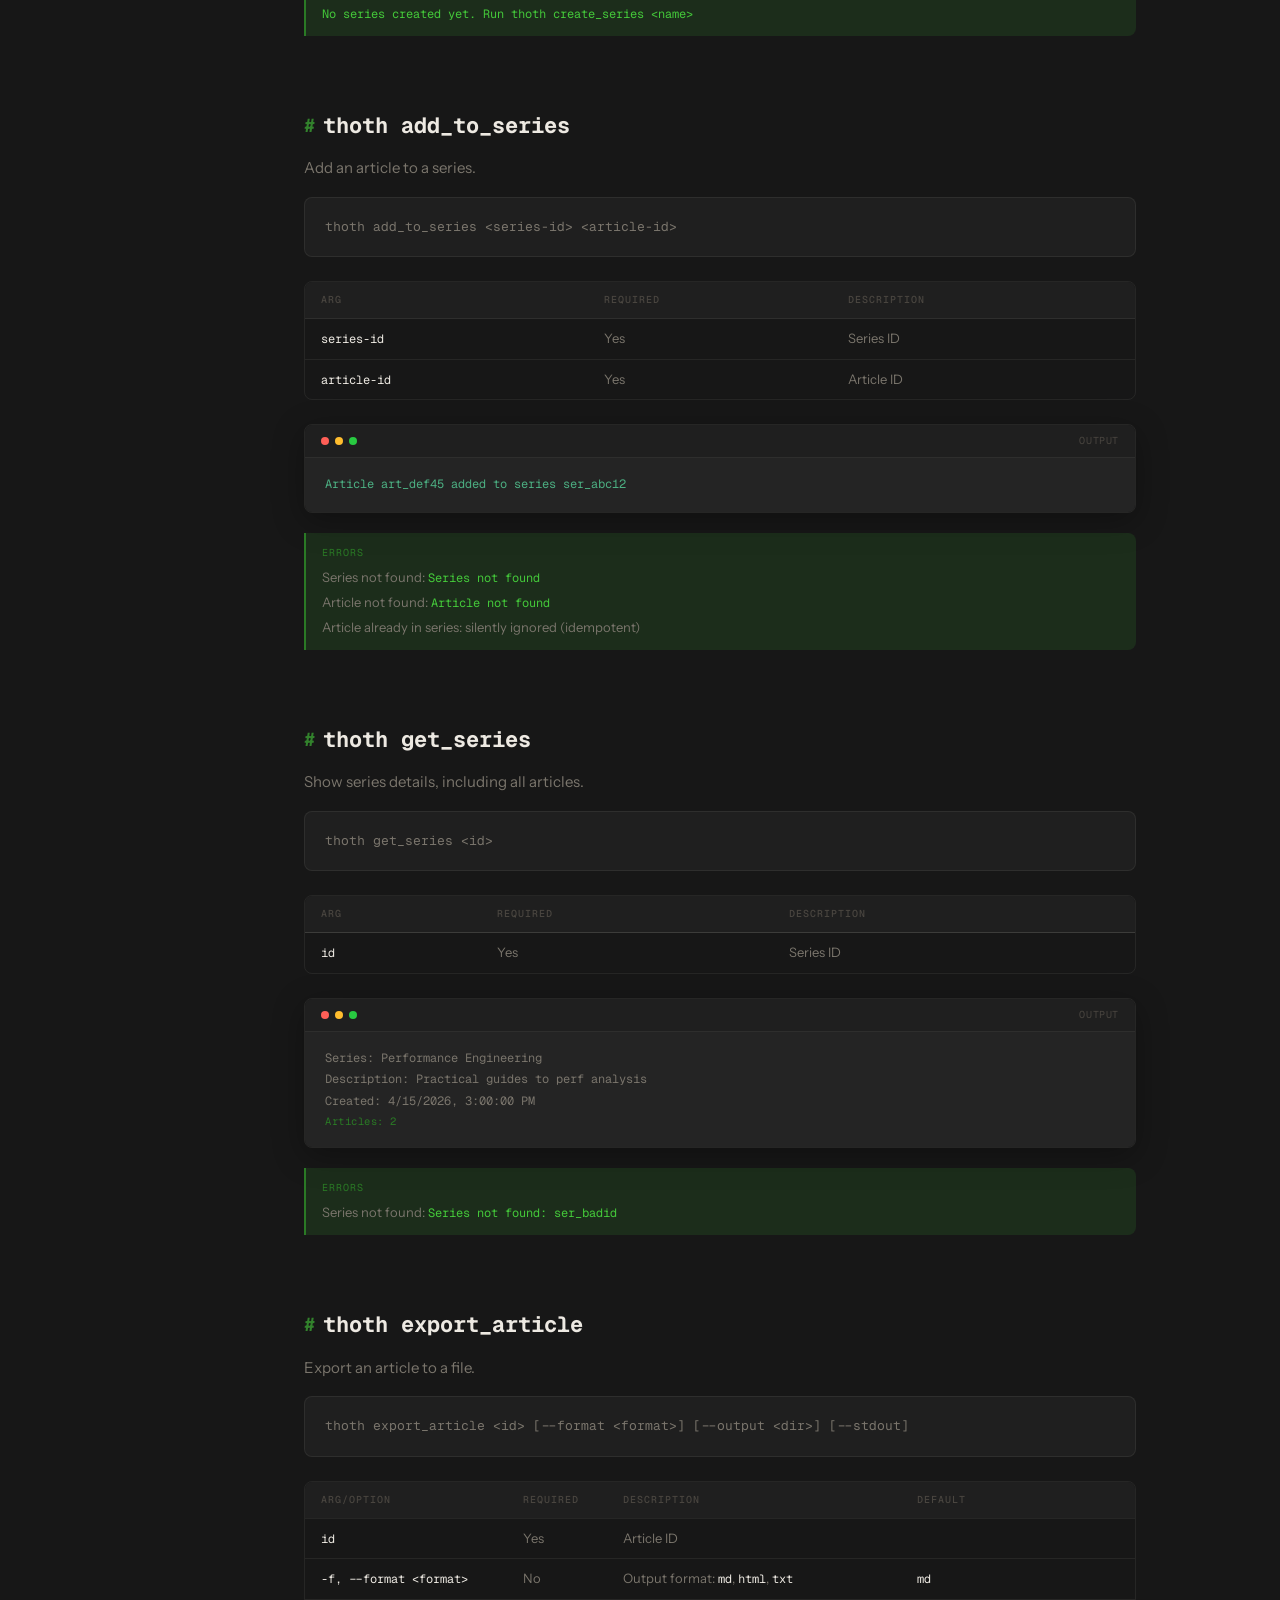
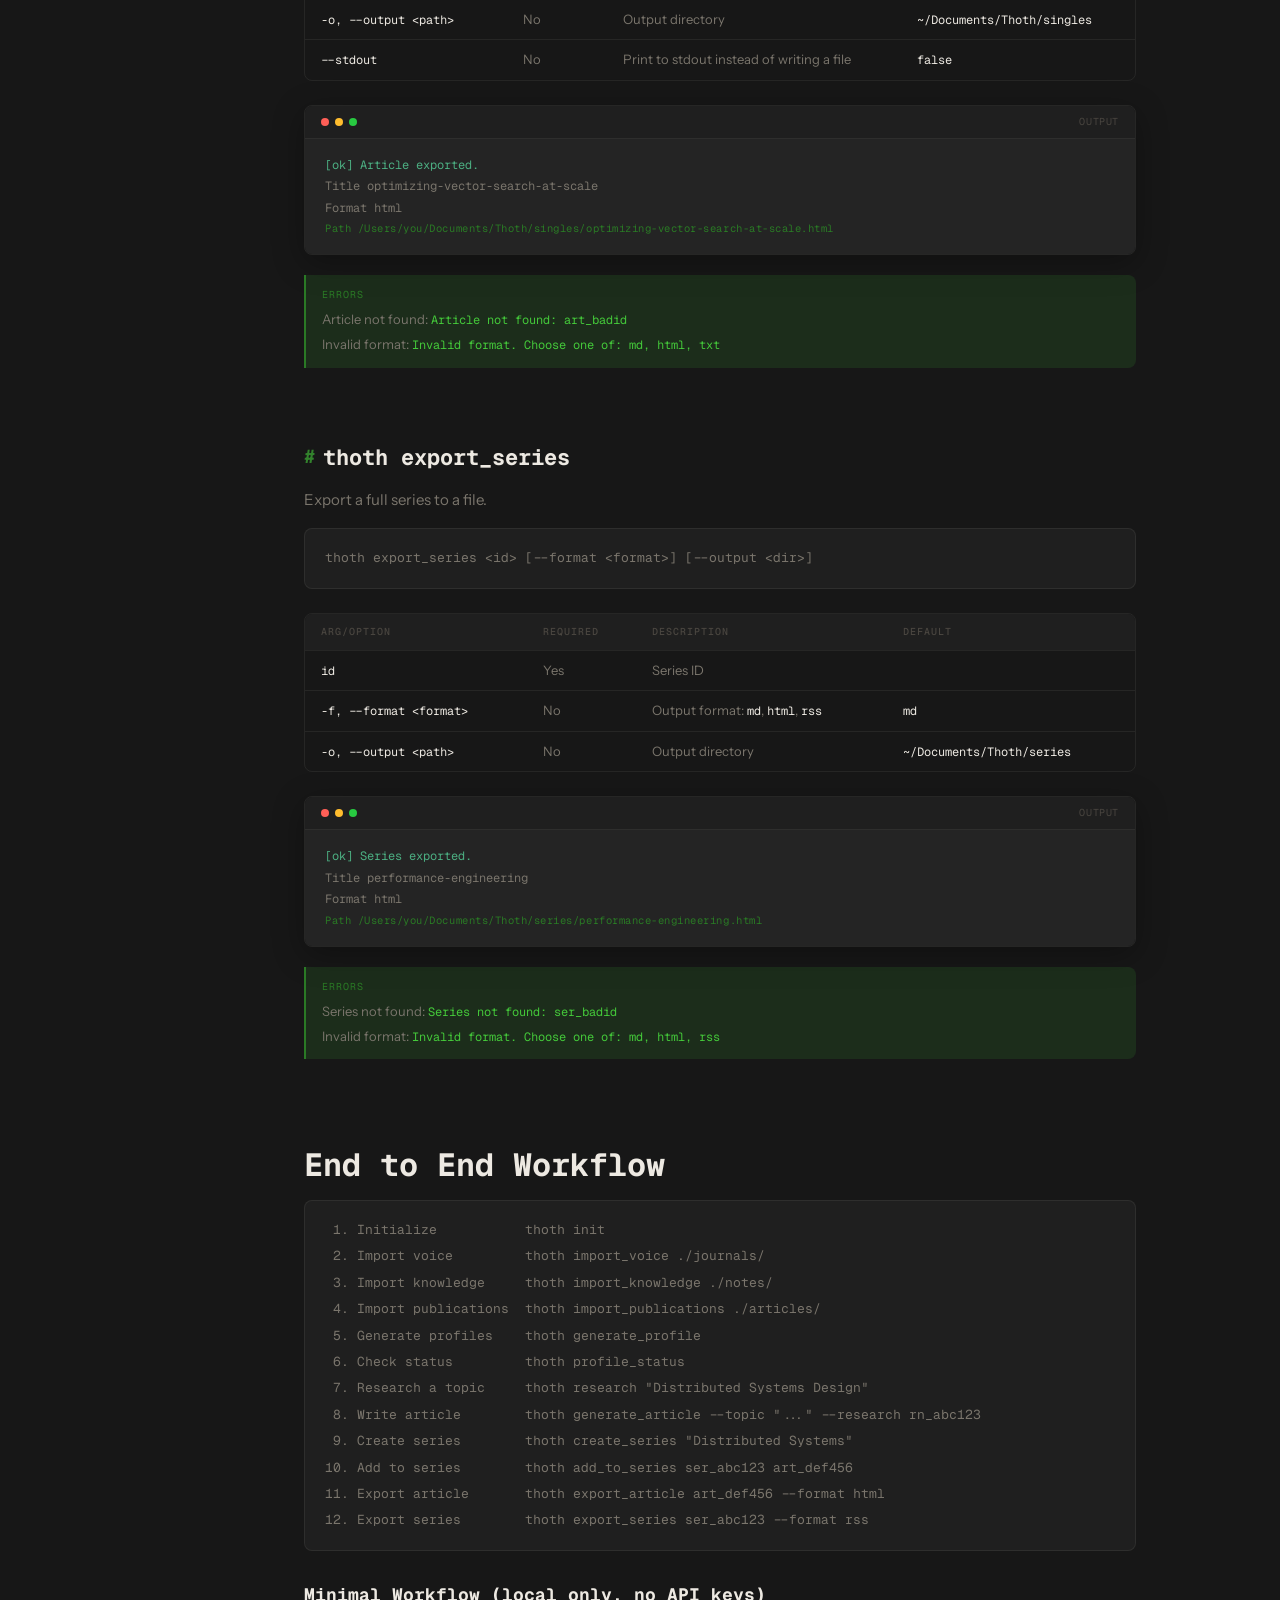
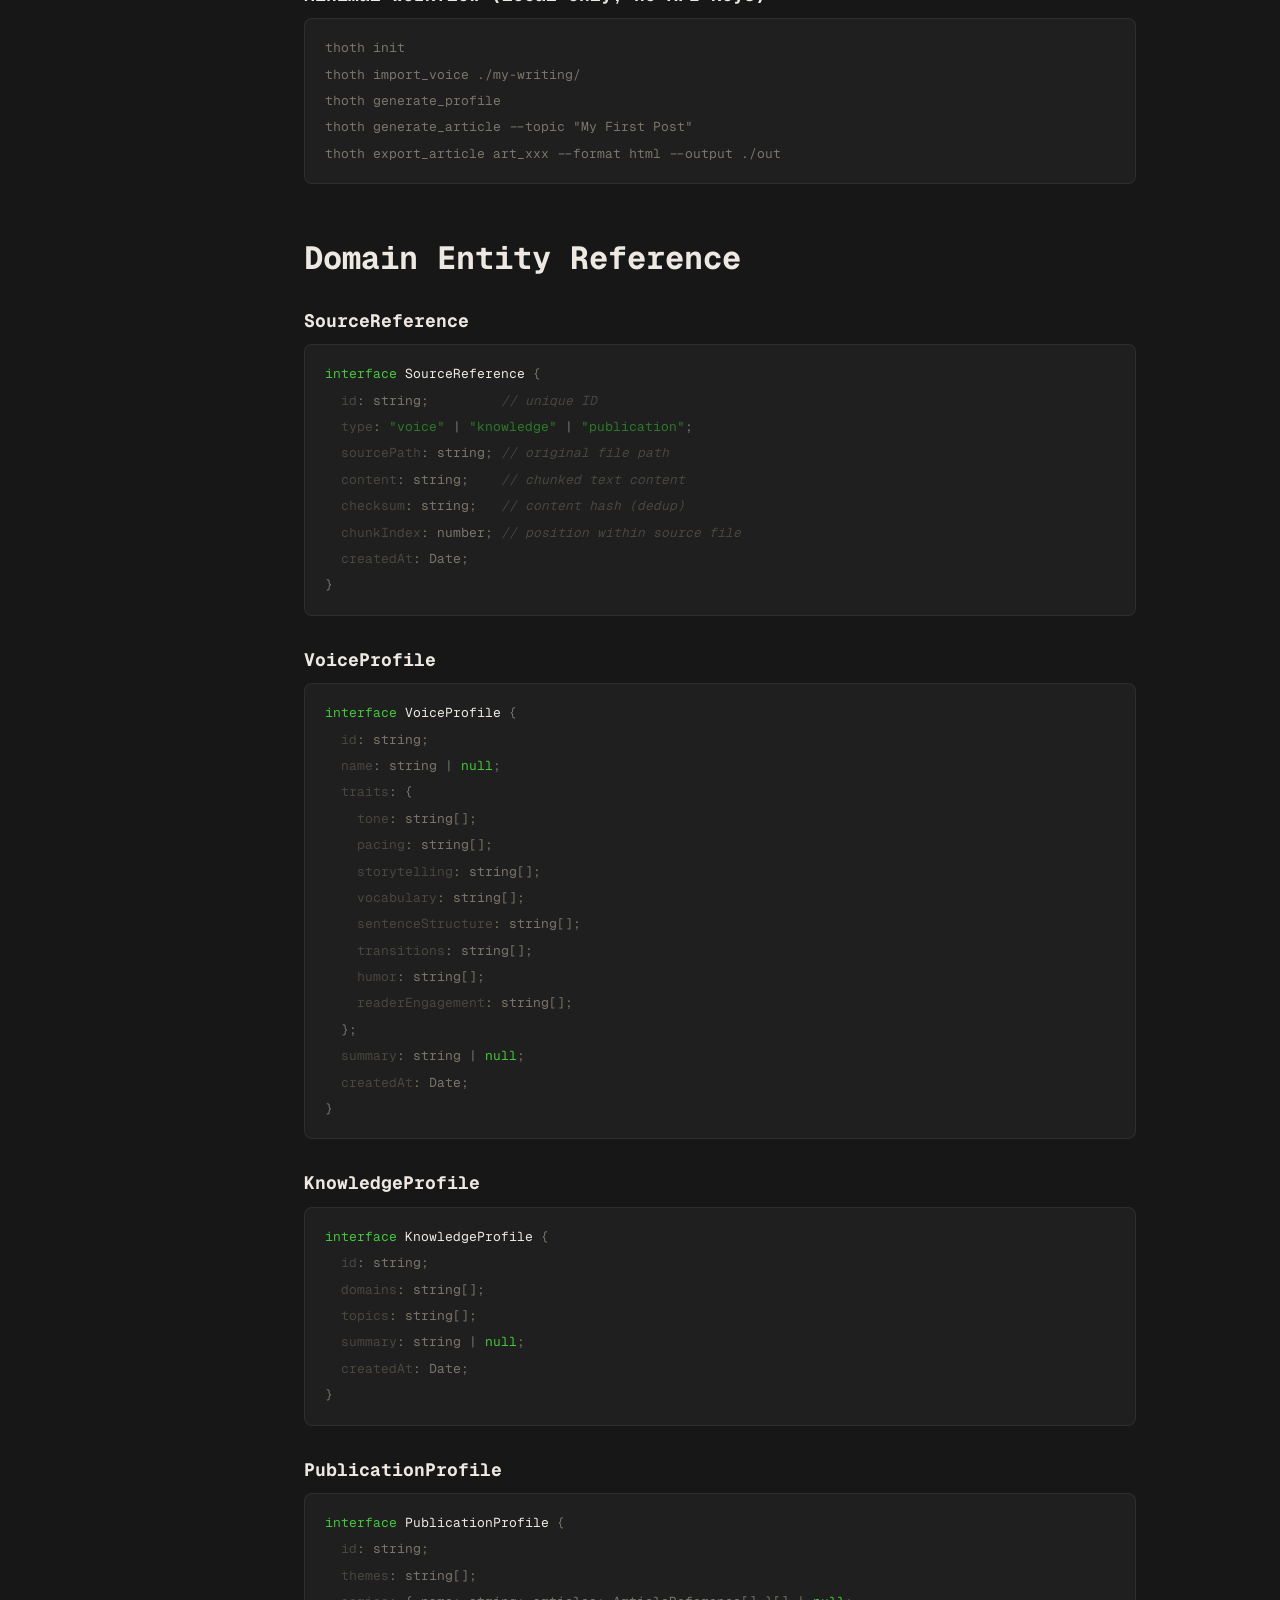
==== commit 3a8ff80b: "Update npm package name to @serticode/thoth and add --stdout flag to export_article" ====
--- a/docs.html
+++ b/docs.html
@@ -101,7 +101,7 @@
 					</p>
 					<div class="doc-install">
 						<span class="doc-install-prompt">$</span>
-						<span class="doc-install-cmd">npx thoth &lt;command&gt; [options]</span>
+						<span class="doc-install-cmd">npx @serticode/thoth &lt;command&gt; [options]</span>
 					</div>
 				</section>
 				<div class="section-rule"></div>
@@ -113,9 +113,9 @@
 						<code>better-sqlite3</code> and <code>sqlite-vec</code> native modules). On macOS, Xcode Command
 						Line Tools (<code>xcode-select --install</code>) is sufficient.
 					</p>
-					<pre class="doc-code-block"><code>npm install -g thoth</code></pre>
+					<pre class="doc-code-block"><code>npm install -g @serticode/thoth</code></pre>
 					<p class="doc-section-desc">Or run without installing:</p>
-					<pre class="doc-code-block"><code>npx thoth init</code></pre>
+					<pre class="doc-code-block"><code>npx @serticode/thoth init</code></pre>
 					<h3 class="doc-subsection-title">AI Provider Setup (optional)</h3>
 					<p class="doc-section-desc">
 						Set at least one API key environment variable to use cloud AI. Add these to your shell profile
@@ -910,7 +910,7 @@
 						<h3 class="doc-cmd-title"><span class="doc-cmd-hash">#</span> thoth export_article</h3>
 						<p class="doc-cmd-desc">Export an article to a file.</p>
 						<pre
-							class="doc-code-block"><code>thoth export_article &lt;id&gt; [--format &lt;format&gt;] [--output &lt;dir&gt;]</code></pre>
+							class="doc-code-block"><code>thoth export_article &lt;id&gt; [--format &lt;format&gt;] [--output &lt;dir&gt;] [--stdout]</code></pre>
 						<div class="doc-table-wrap">
 							<table class="doc-table">
 								<thead>
@@ -939,6 +939,12 @@
 										<td>No</td>
 										<td>Output directory</td>
 										<td><code>~/Documents/Thoth/singles</code></td>
+									</tr>
+									<tr>
+										<td><code>--stdout</code></td>
+										<td>No</td>
+										<td>Print to stdout instead of writing a file</td>
+										<td><code>false</code></td>
 									</tr>
 								</tbody>
 							</table>
